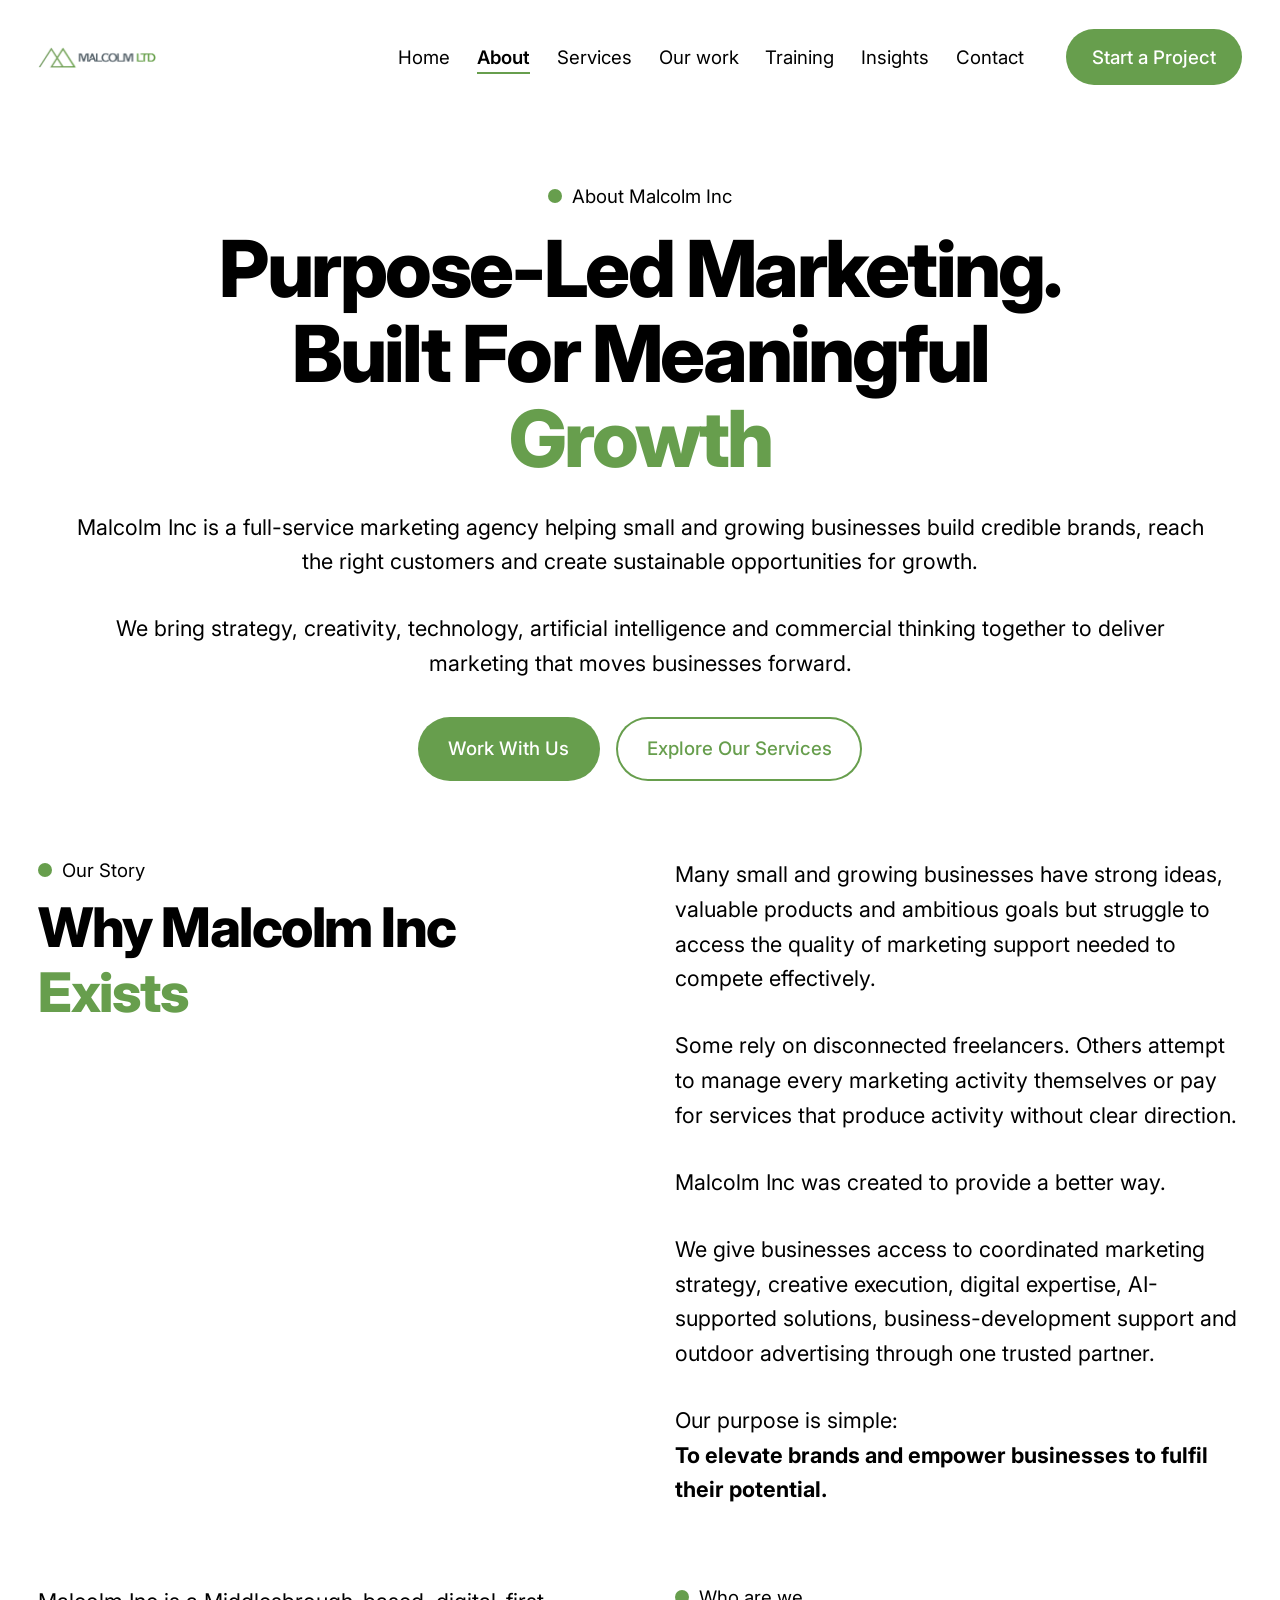
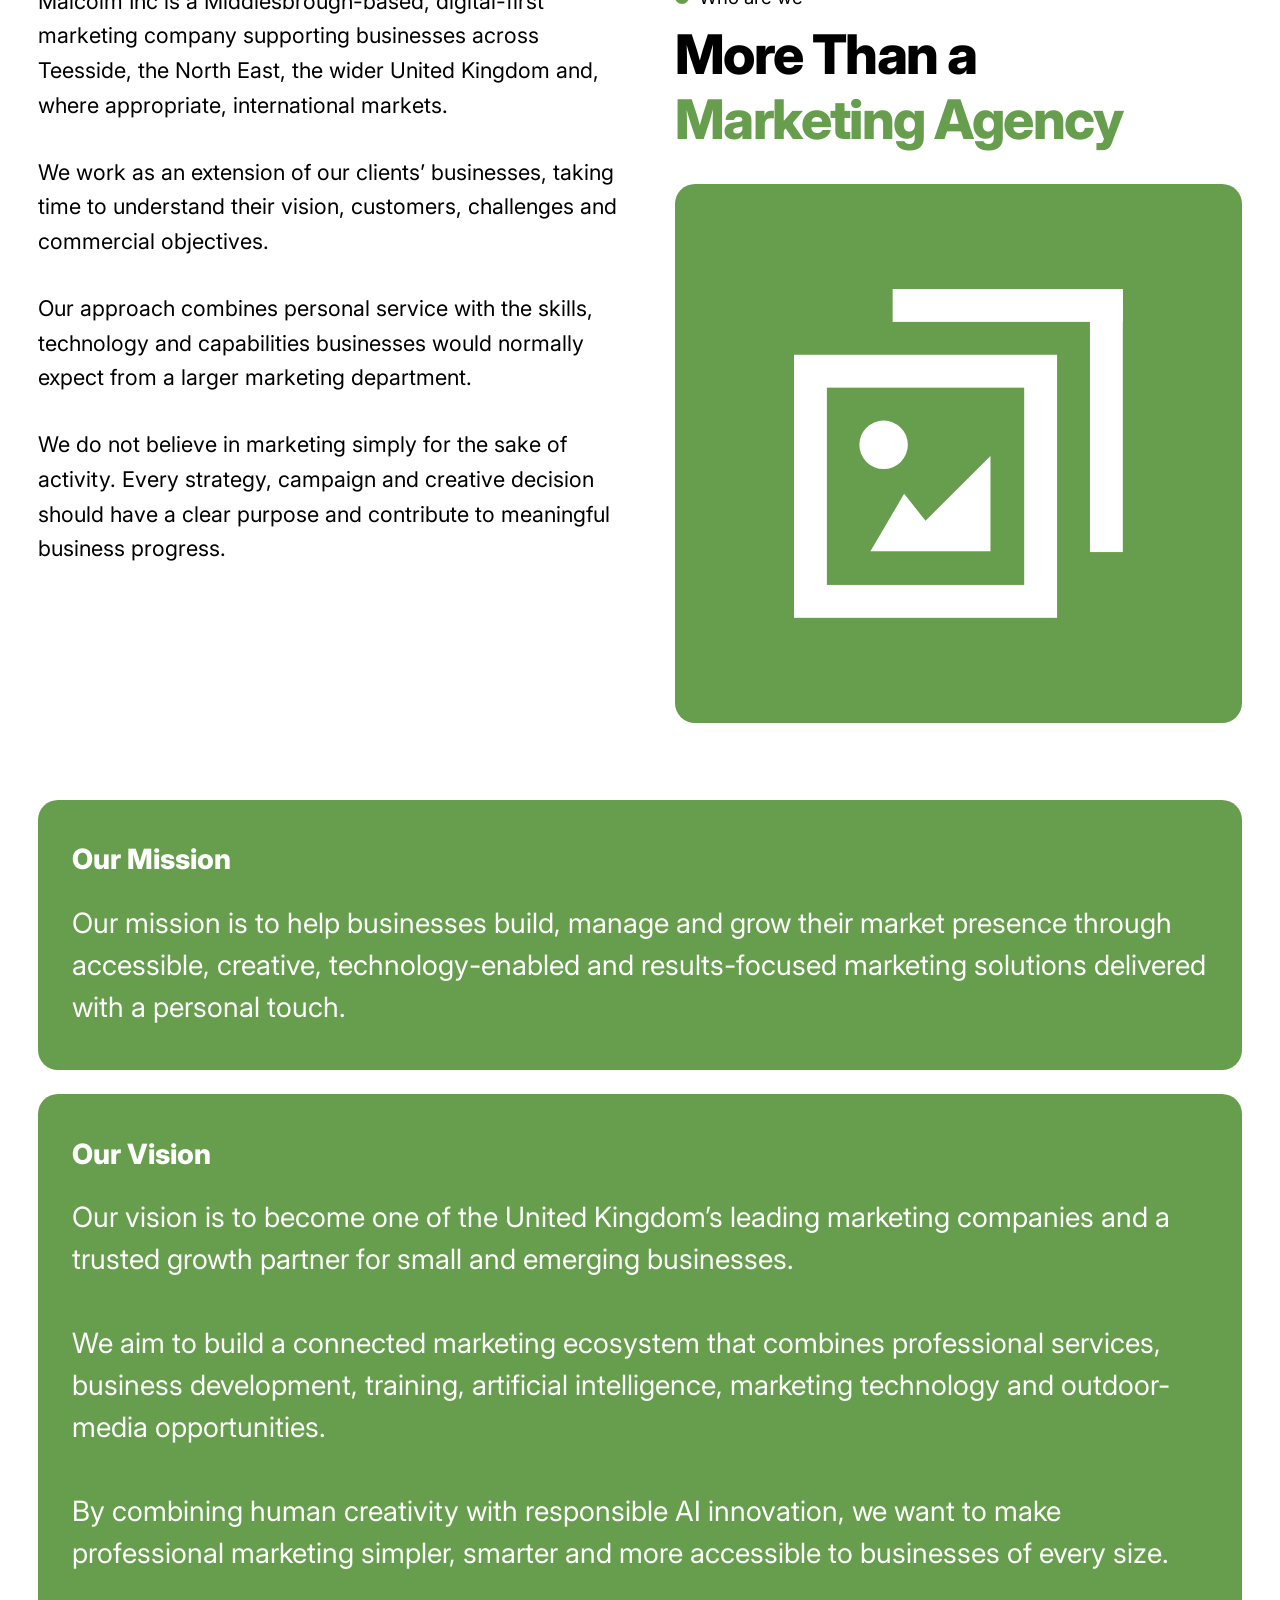
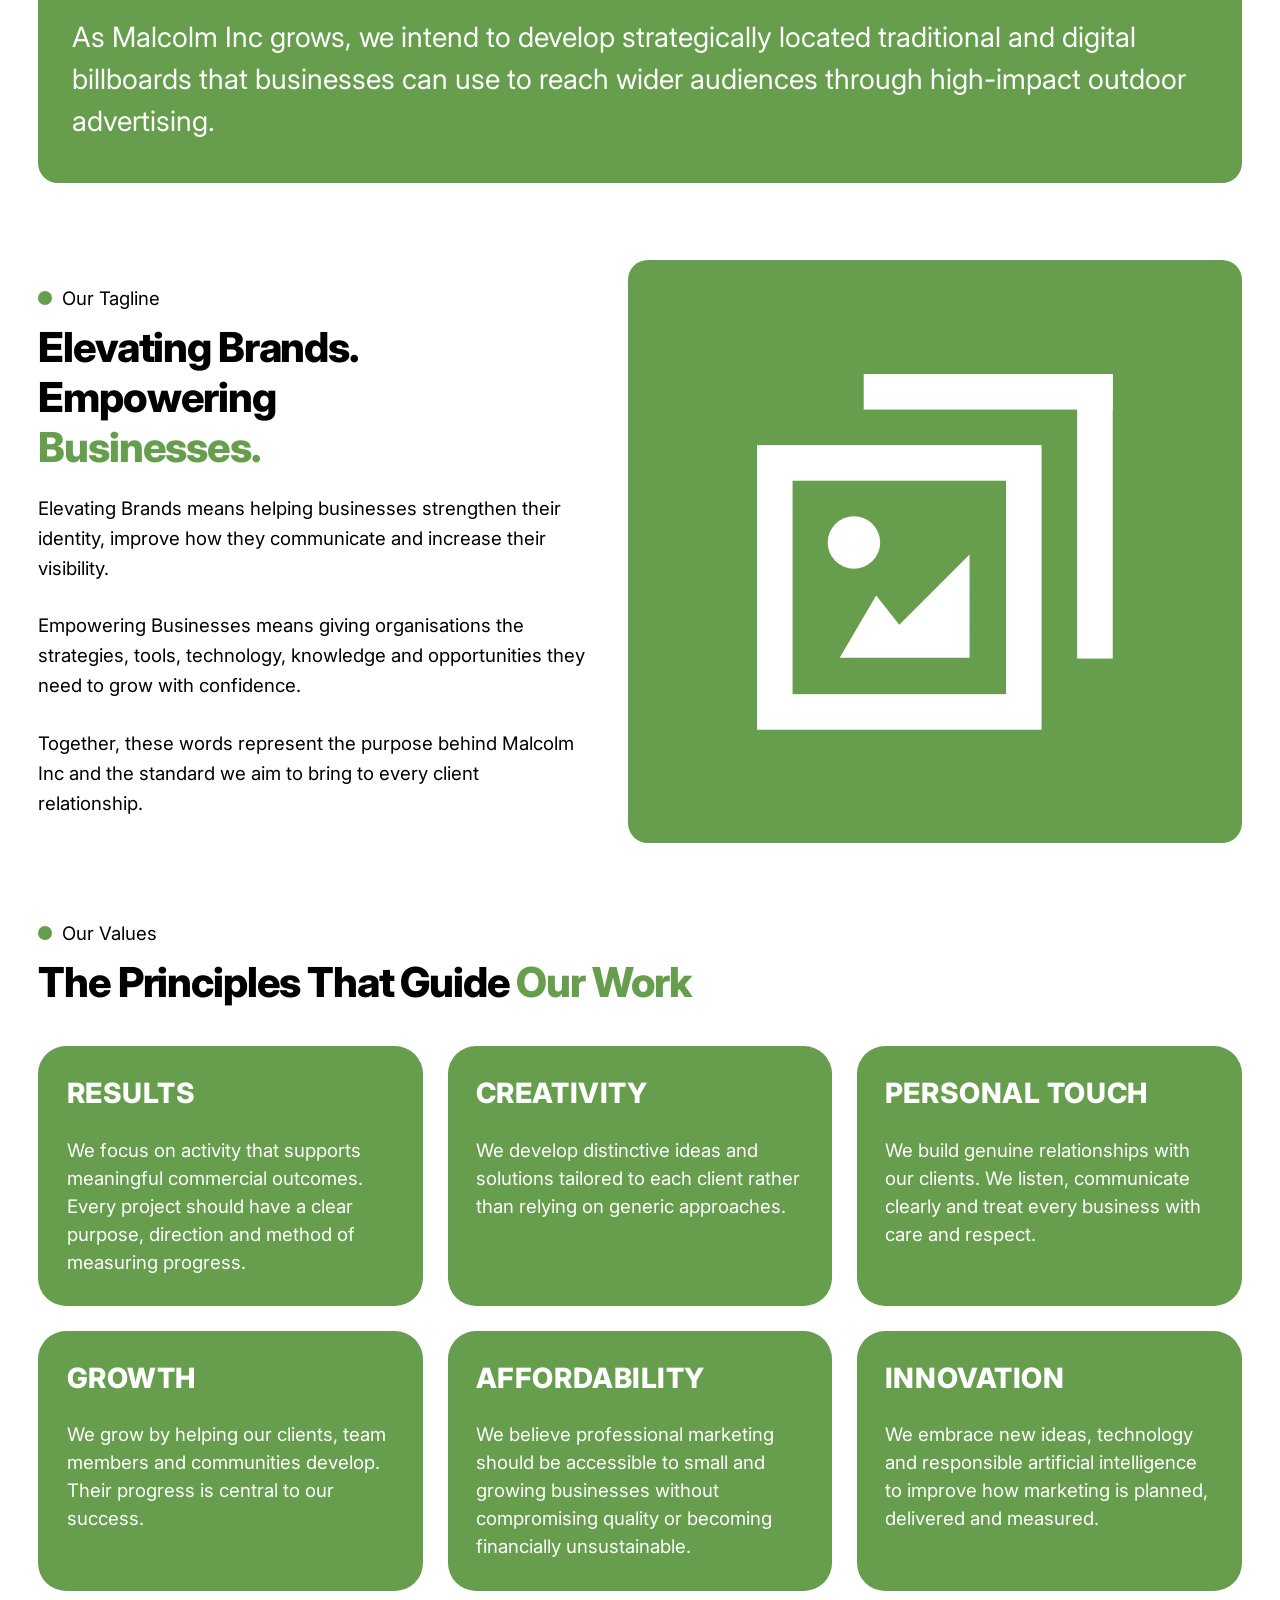
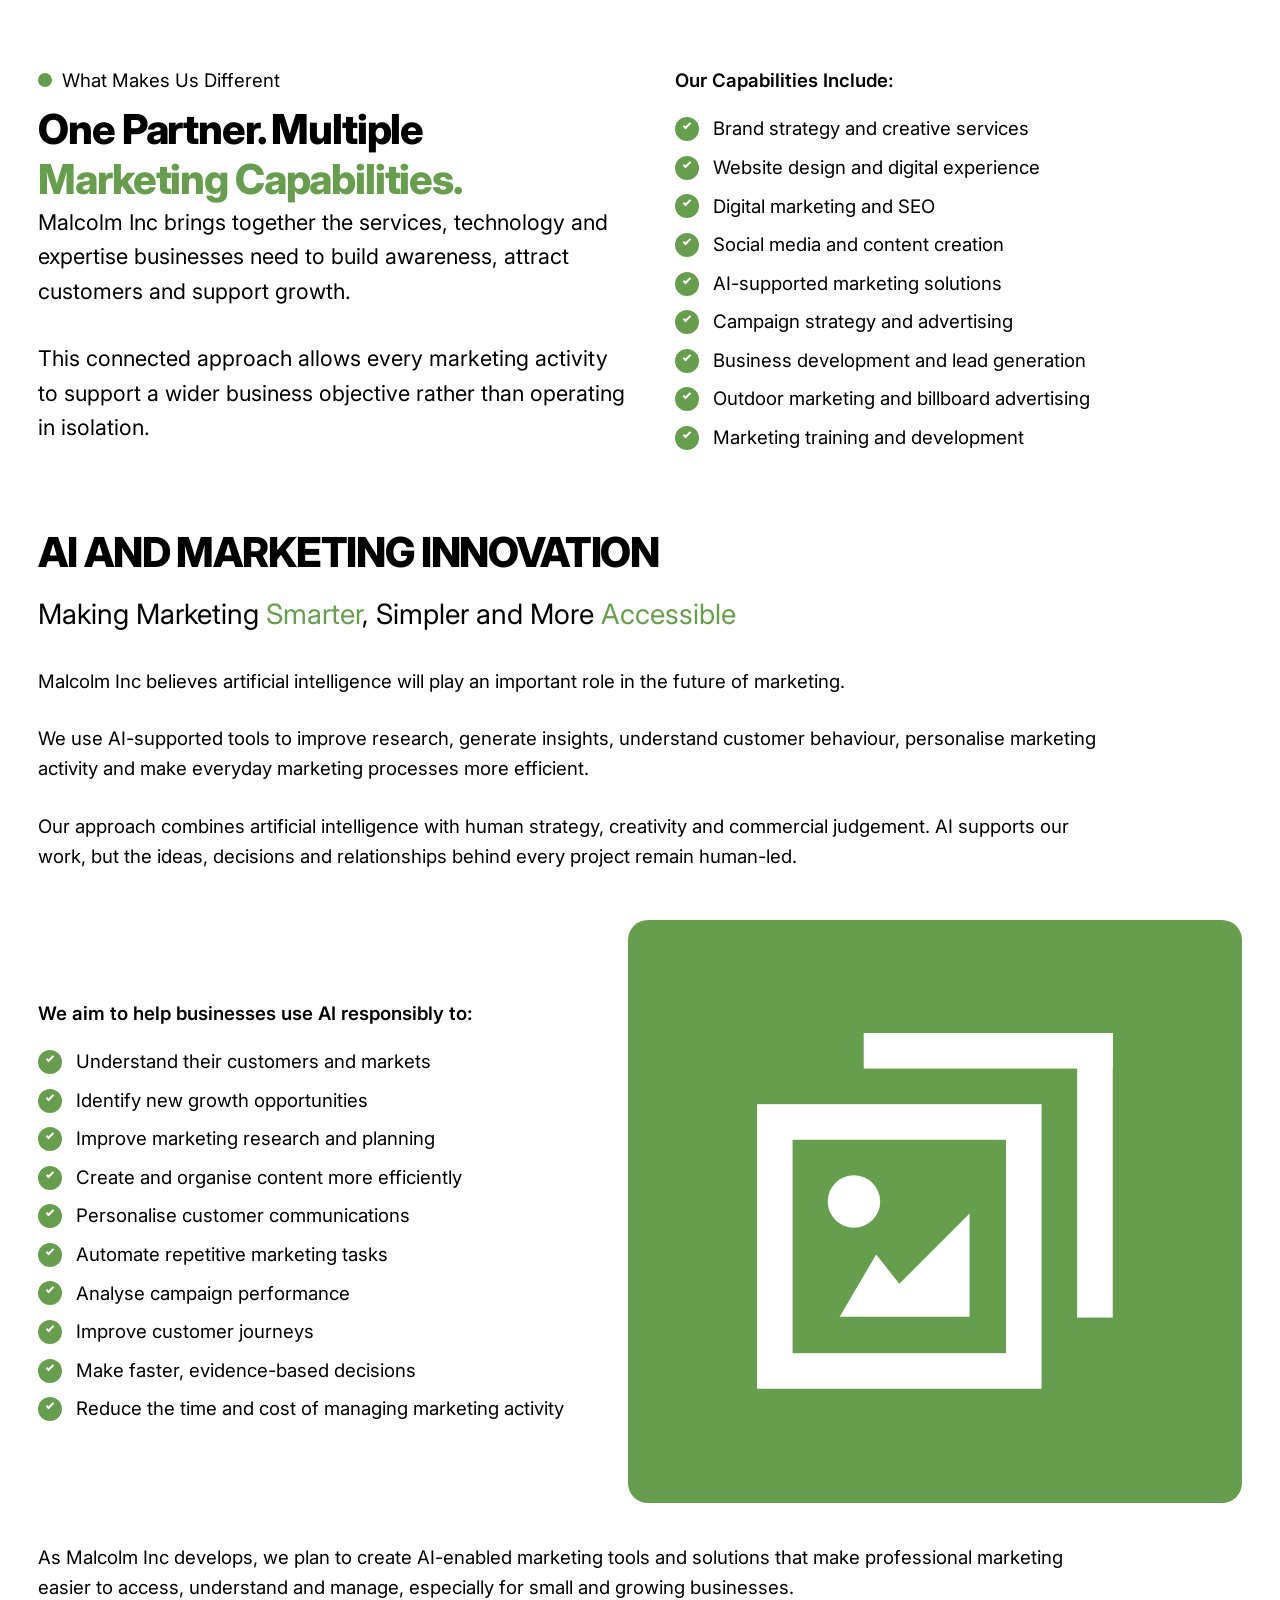
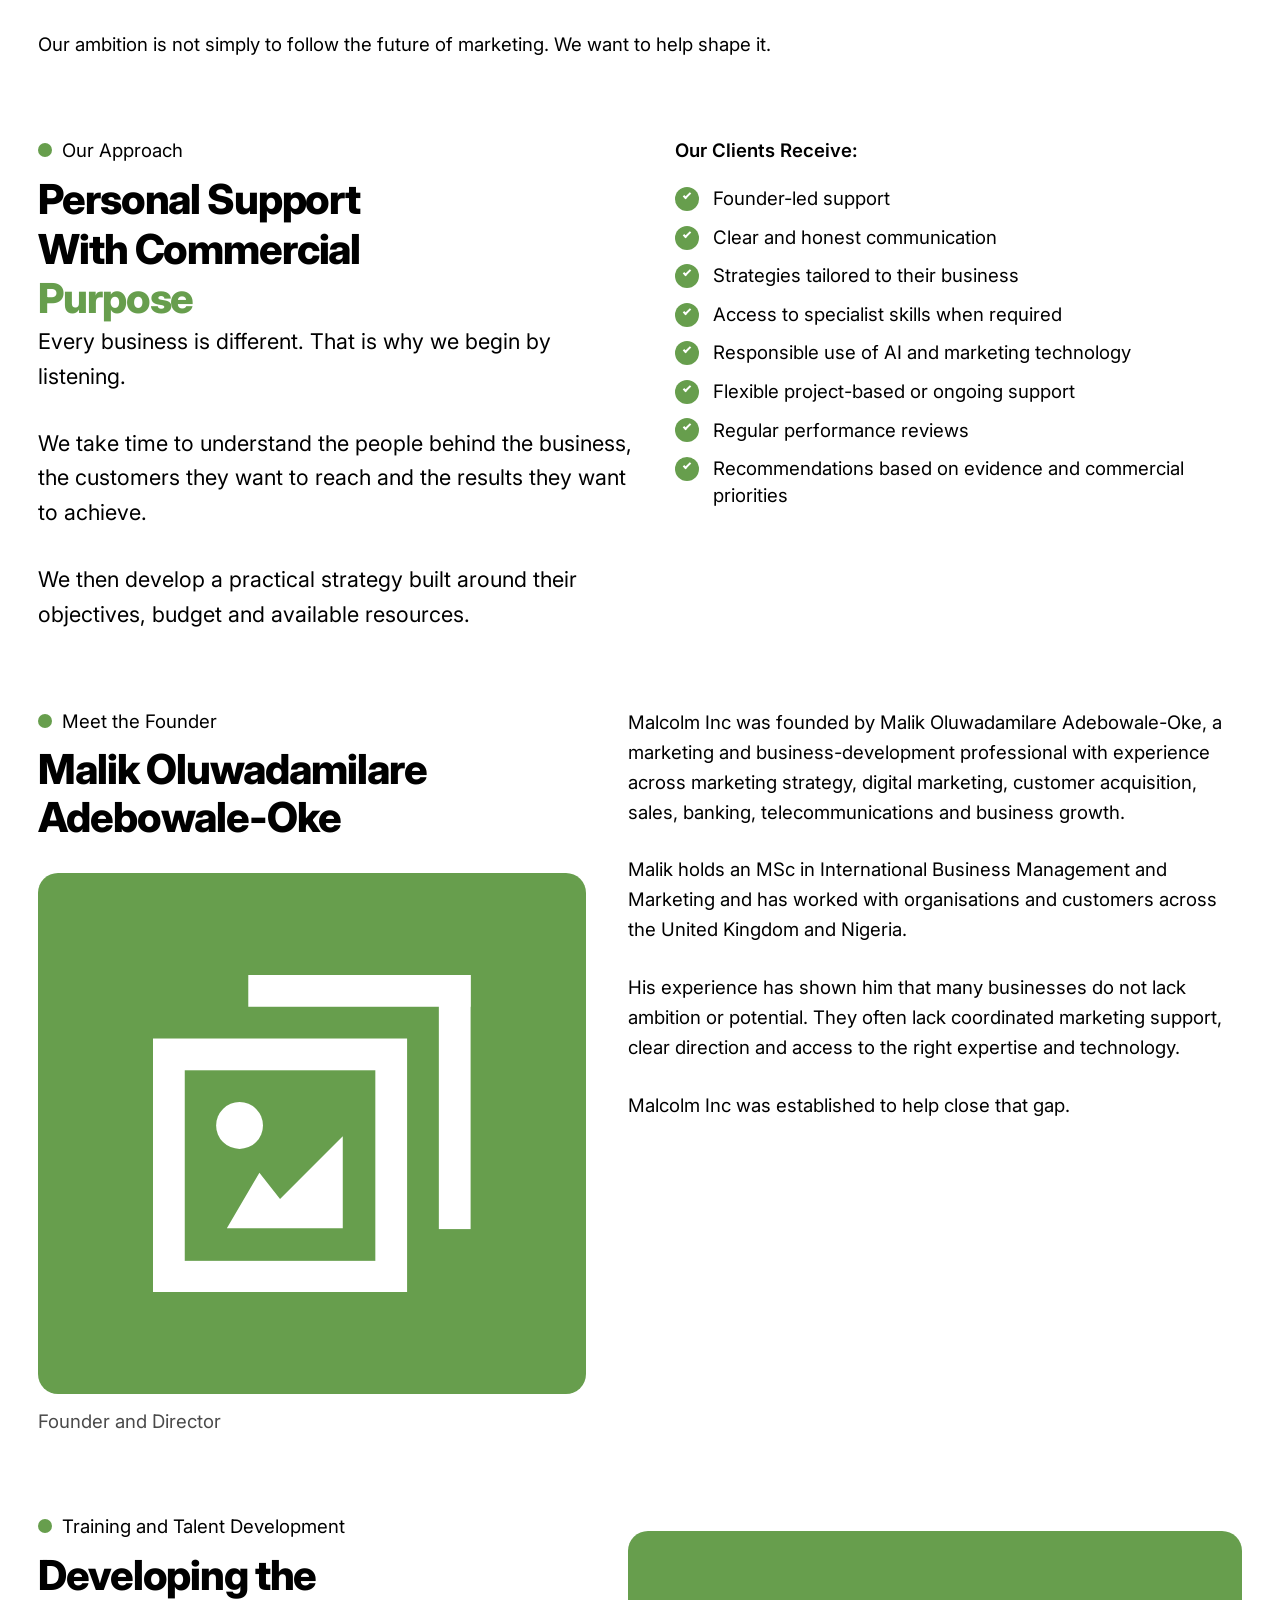
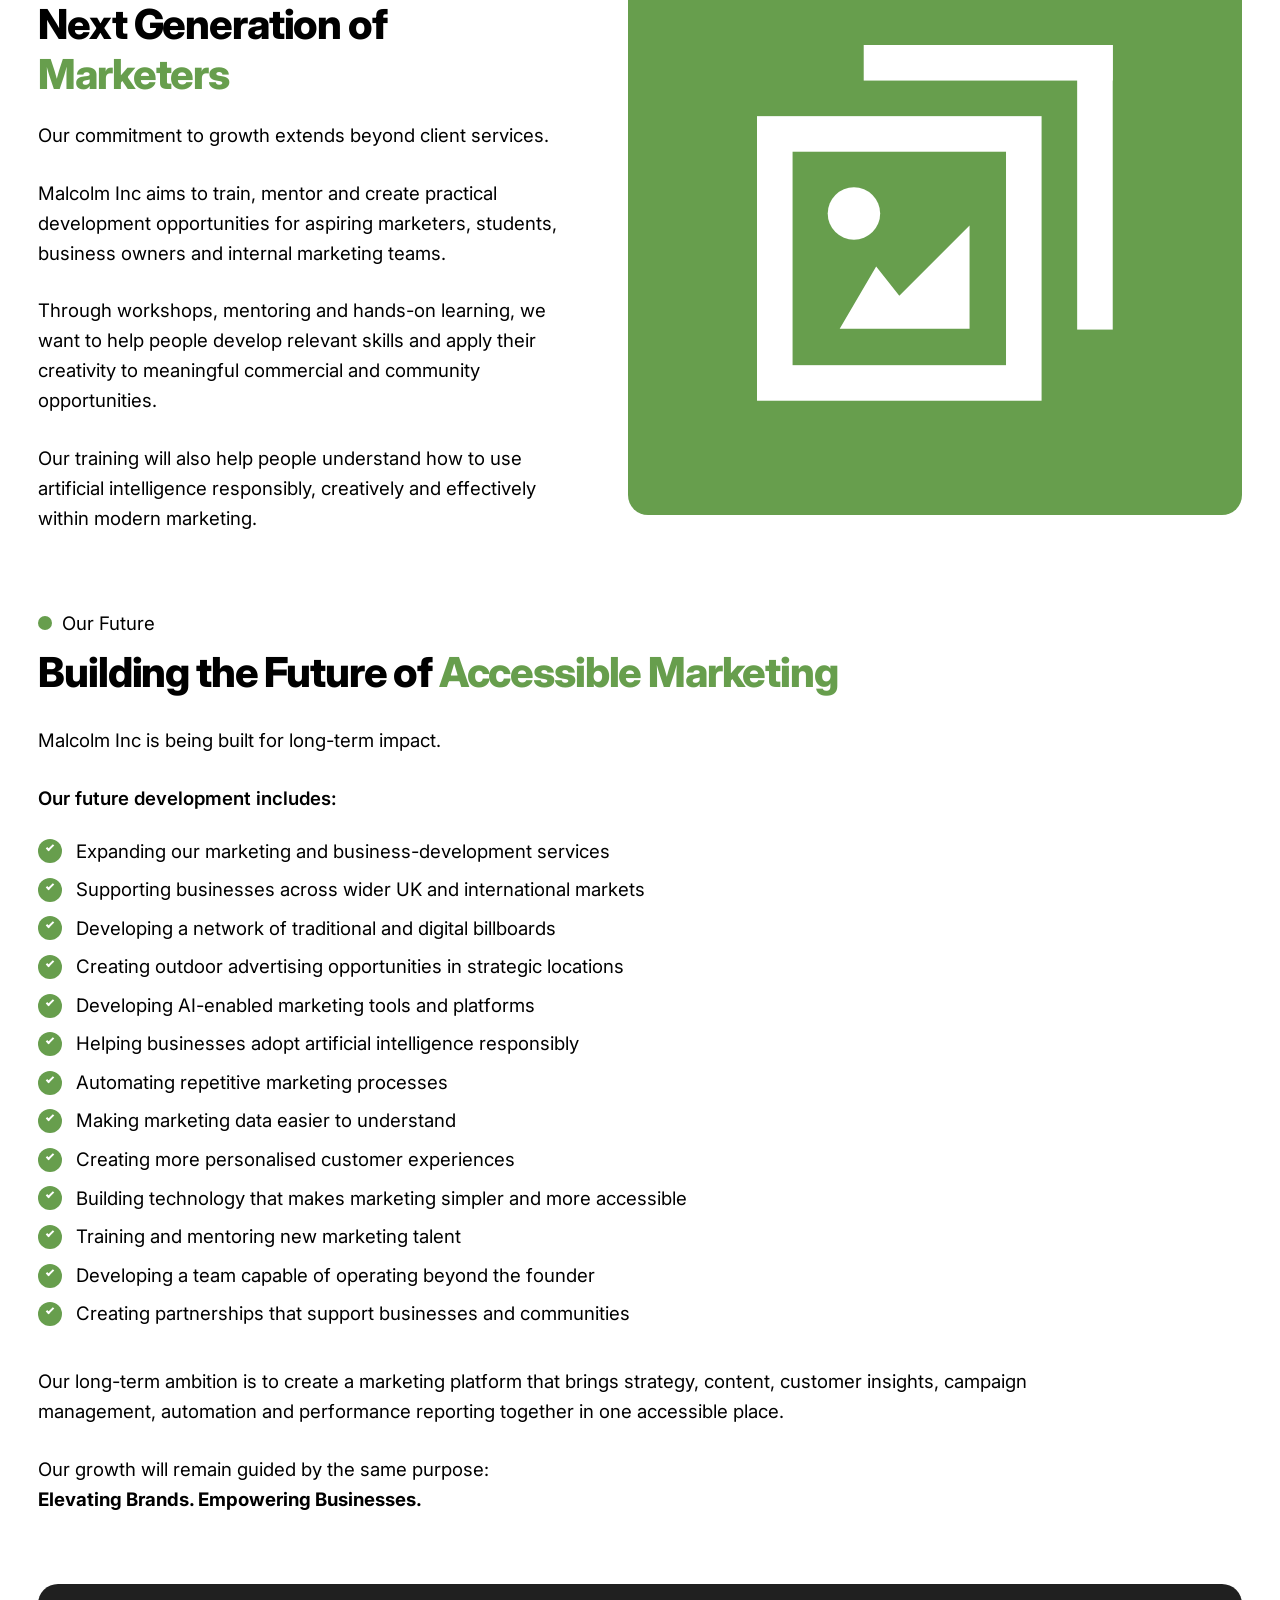
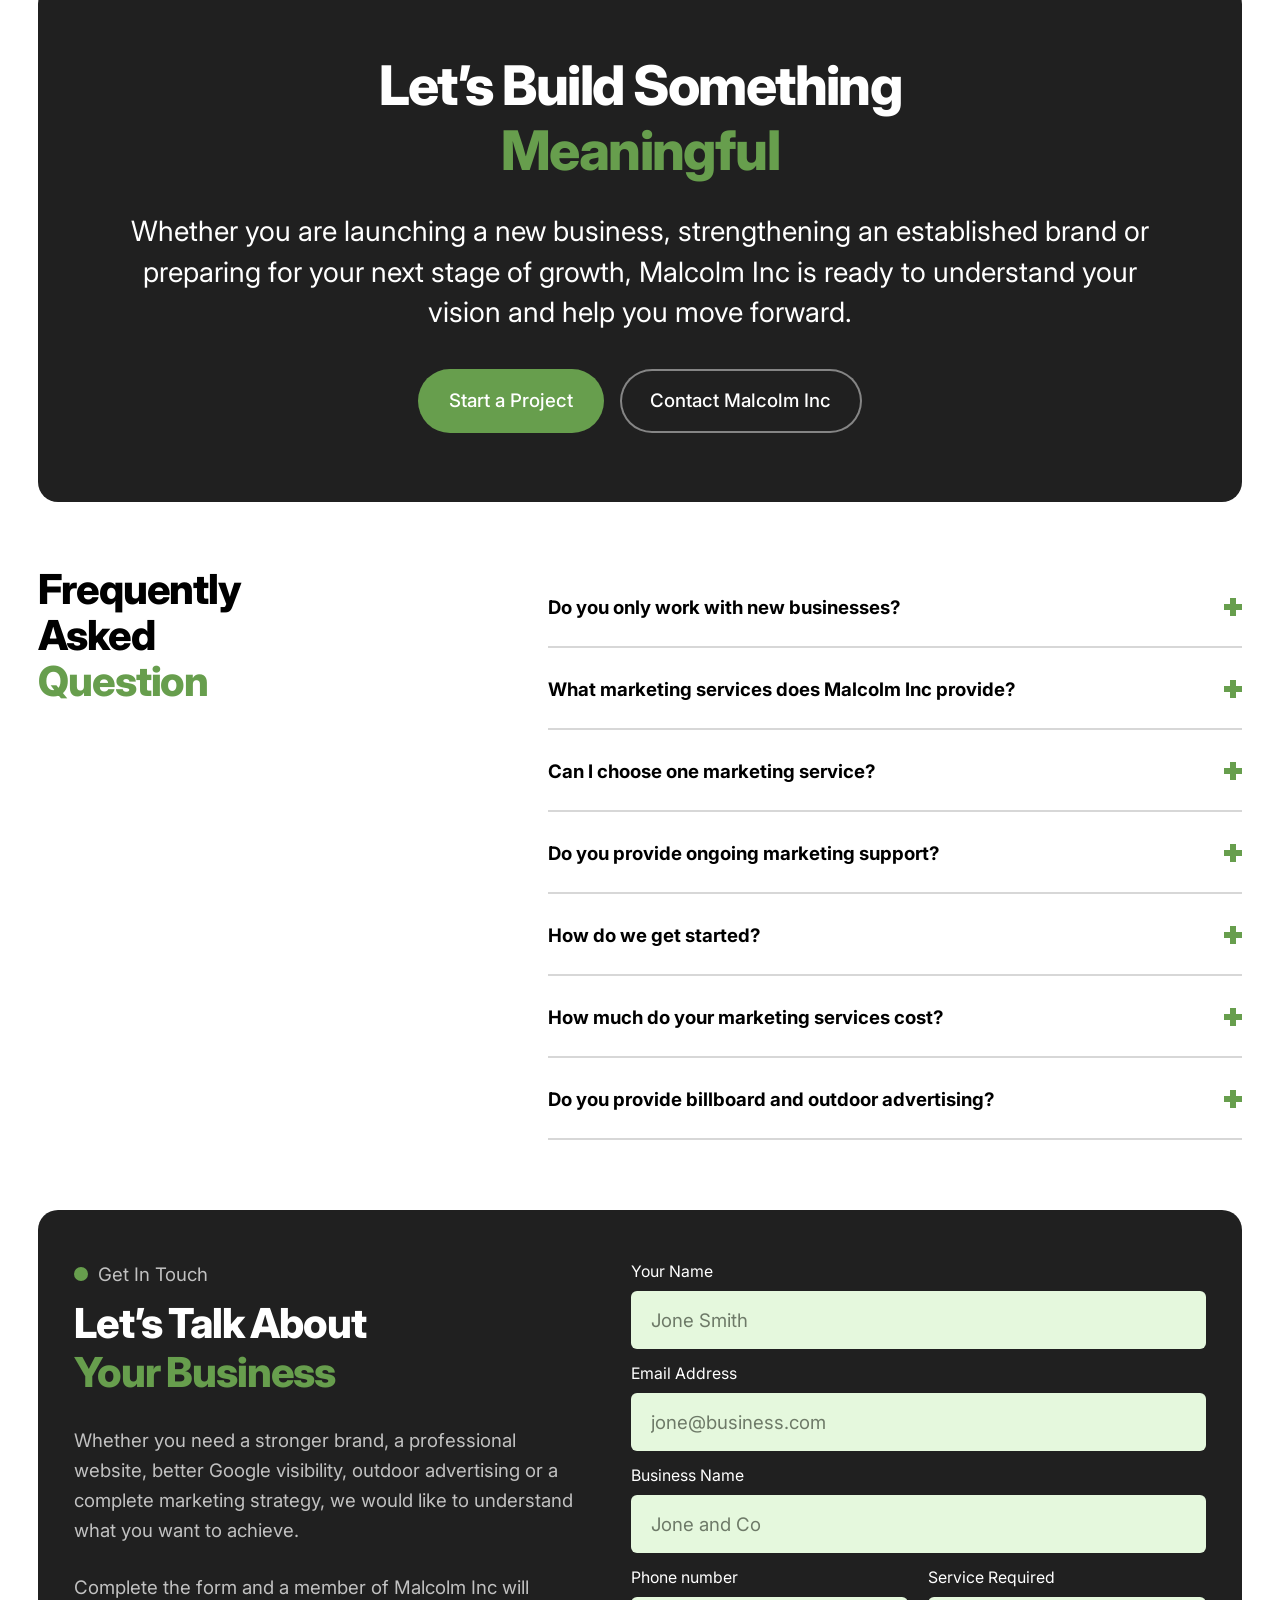
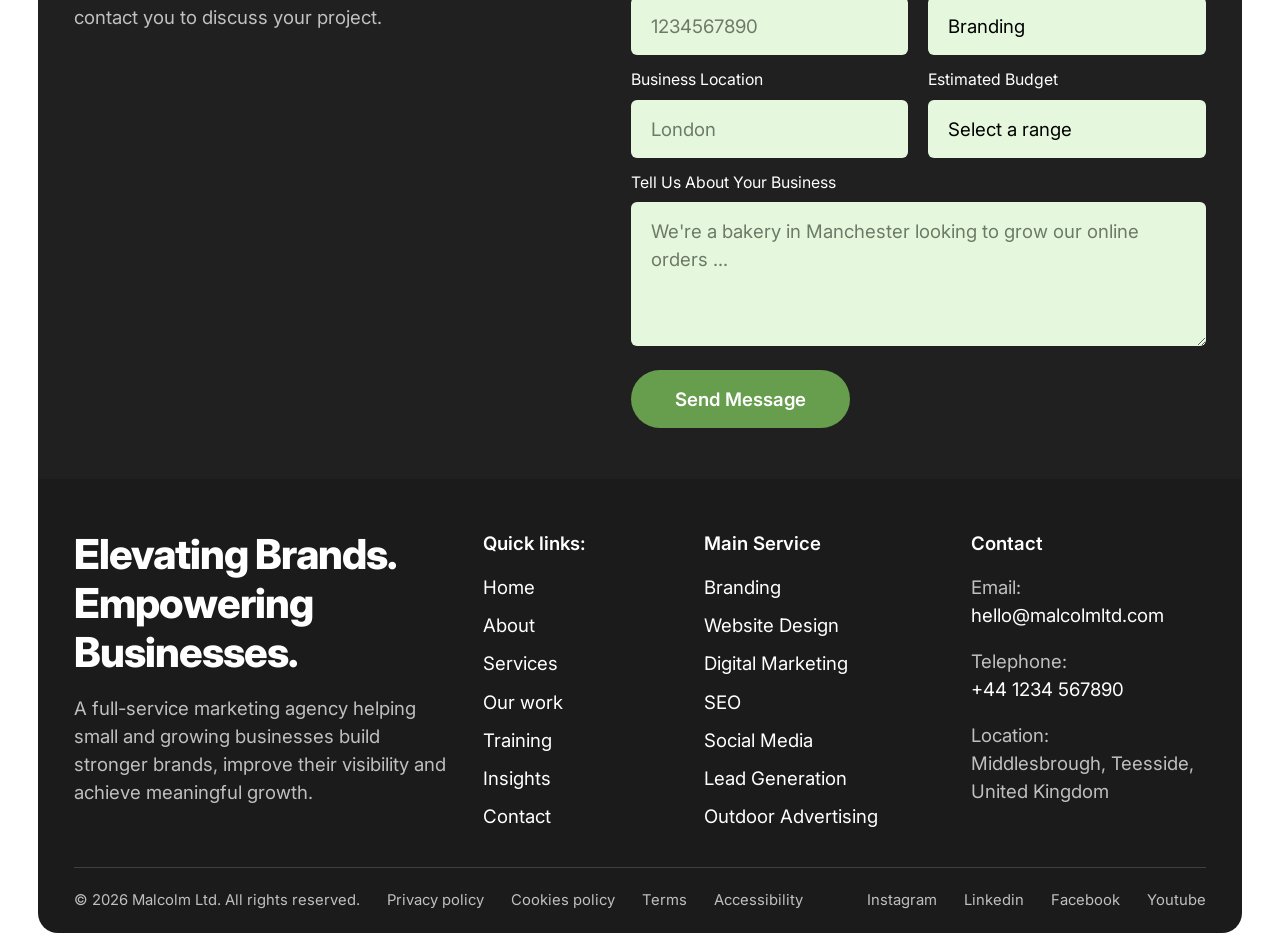
==== about.html @ 2c63be22 "Rebuild as a three-page Malcolm Inc site from the new designs The newer design file supersedes the p" ====
<!DOCTYPE html>
<html lang="en">
<head>
<meta charset="utf-8">
<meta name="viewport" content="width=device-width, initial-scale=1">
<title>About — Malcolm Inc</title>
<meta name="description" content="Malcolm Inc is a full-service marketing agency helping small and growing businesses build credible brands, reach the right customers and create sustainable opportunities for growth.">
<meta name="theme-color" content="#679E4D">

<link rel="icon" type="image/png" href="images/favicon.png">
<link rel="apple-touch-icon" href="images/favicon.png">

<meta property="og:type" content="website">
<meta property="og:title" content="About — Malcolm Inc">
<meta property="og:description" content="Purpose-led marketing, built for meaningful growth.">
<meta property="og:image" content="images/logo-stacked.png">

<link rel="preconnect" href="https://fonts.googleapis.com">
<link rel="preconnect" href="https://fonts.gstatic.com" crossorigin>
<link href="https://fonts.googleapis.com/css2?family=Inter:wght@400;500;600;700;800;900&display=swap" rel="stylesheet">

<link rel="stylesheet" href="css/styles.css">
<script>document.documentElement.classList.add('js');</script>
</head>
<body>

<a class="skip-link" href="#main">Skip to content</a>

<!-- ============================ HEADER ============================ -->
<header class="site-header" id="siteHeader">
  <div class="container header-inner">
    <a class="logo" href="index.html" aria-label="Malcolm Inc — home">
      <picture>
        <source media="(max-width: 900px)" srcset="images/logo-horizontal.png">
        <img src="images/logo-stacked.png" alt="Malcolm Inc" width="800" height="435">
      </picture>
    </a>

    <nav class="nav" id="primaryNav" aria-label="Primary">
      <a href="index.html">Home</a>
      <a href="about.html" aria-current="page">About</a>
      <a href="services.html">Services</a>
      <a href="index.html#work">Our work</a>
      <a href="index.html#training">Training</a>
      <a href="index.html#insights">Insights</a>
      <a href="#contact">Contact</a>
      <a class="btn btn-primary btn-sm nav-cta" href="#contact">Start a Project</a>
    </nav>

    <a class="btn btn-primary btn-sm header-cta" href="#contact">Start a Project</a>

    <button class="nav-toggle" id="navToggle" aria-expanded="false" aria-controls="primaryNav">
      <span class="nav-toggle-bars" aria-hidden="true"><span></span><span></span></span>
      <span class="sr-only">Menu</span>
    </button>
  </div>
</header>

<main id="main">

  <!-- ============================ HERO ============================ -->
  <section class="hero hero-centered">
    <div class="container">
      <p class="eyebrow eyebrow--dot reveal" style="justify-content:center">About Malcolm Inc</p>
      <h1 class="h1 reveal">Purpose-Led Marketing. <br class="brk">Built For Meaningful <br class="brk"><span class="accent">Growth</span></h1>
      <div class="lede prose reveal" style="max-width:82ch">
        <p>Malcolm Inc is a full-service marketing agency helping small and growing businesses
        build credible brands, reach the right customers and create sustainable opportunities
        for growth.</p>
        <p>We bring strategy, creativity, technology, artificial intelligence and commercial
        thinking together to deliver marketing that moves businesses forward.</p>
      </div>
      <div class="hero-actions reveal">
        <a class="btn btn-primary" href="#contact">Work With Us</a>
        <a class="btn btn-outline" href="services.html">Explore Our Services</a>
      </div>
    </div>
  </section>

  <!-- ============================ OUR STORY ============================ -->
  <section class="section">
    <div class="container split-intro">
      <div class="reveal">
        <p class="eyebrow eyebrow--dot">Our Story</p>
        <h2 class="section-title">Why Malcolm Inc <br class="brk"><span class="accent">Exists</span></h2>
      </div>
      <div class="prose reveal">
        <p>Many small and growing businesses have strong ideas, valuable products and
        ambitious goals but struggle to access the quality of marketing support needed to
        compete effectively.</p>
        <p>Some rely on disconnected freelancers. Others attempt to manage every marketing
        activity themselves or pay for services that produce activity without clear direction.</p>
        <p>Malcolm Inc was created to provide a better way.</p>
        <p>We give businesses access to coordinated marketing strategy, creative execution,
        digital expertise, AI-supported solutions, business-development support and outdoor
        advertising through one trusted partner.</p>
        <p>Our purpose is simple: <br>
        <strong>To elevate brands and empower businesses to fulfil their potential.</strong></p>
      </div>
    </div>
  </section>

  <!-- ============================ MORE THAN AN AGENCY ============================ -->
  <section class="section">
    <div class="container split-intro">
      <div class="prose reveal">
        <p>Malcolm Inc is a Middlesbrough-based, digital-first marketing company supporting
        businesses across Teesside, the North East, the wider United Kingdom and, where
        appropriate, international markets.</p>
        <p>We work as an extension of our clients&rsquo; businesses, taking time to understand
        their vision, customers, challenges and commercial objectives.</p>
        <p>Our approach combines personal service with the skills, technology and capabilities
        businesses would normally expect from a larger marketing department.</p>
        <p>We do not believe in marketing simply for the sake of activity. Every strategy,
        campaign and creative decision should have a clear purpose and contribute to
        meaningful business progress.</p>
      </div>
      <div class="reveal">
        <p class="eyebrow eyebrow--dot">Who are we</p>
        <h2 class="section-title">More Than a <br class="brk"><span class="accent">Marketing Agency</span></h2>
        <div class="media-block media-block--wide" role="img" aria-label="Placeholder artwork" style="margin-top:32px">
          <svg class="media-block-icon" viewBox="0 0 400 400" aria-hidden="true">
            <rect x="120" y="0" width="280" height="40" fill="#fff"/><rect x="360" y="0" width="40" height="320" fill="#fff"/>
            <rect x="20" y="100" width="280" height="280" fill="none" stroke="#fff" stroke-width="40"/>
            <circle cx="109" cy="189.5" r="29.5" fill="#fff"/><path d="M93 319 134 249 160 282 239 203 239 319Z" fill="#fff"/>
          </svg>
        </div>
      </div>
    </div>
  </section>

  <!-- ============================ MISSION + VISION ============================ -->
  <section class="section">
    <div class="container">
      <div class="statement reveal">
        <h2>Our Mission</h2>
        <div class="prose">
          <p>Our mission is to help businesses build, manage and grow their market presence
          through accessible, creative, technology-enabled and results-focused marketing
          solutions delivered with a personal touch.</p>
        </div>
      </div>

      <div class="statement reveal">
        <h2>Our Vision</h2>
        <div class="prose">
          <p>Our vision is to become one of the United Kingdom&rsquo;s leading marketing
          companies and a trusted growth partner for small and emerging businesses.</p>
          <p>We aim to build a connected marketing ecosystem that combines professional
          services, business development, training, artificial intelligence, marketing
          technology and outdoor-media opportunities.</p>
          <p>By combining human creativity with responsible AI innovation, we want to make
          professional marketing simpler, smarter and more accessible to businesses of
          every size.</p>
          <p>As Malcolm Inc grows, we intend to develop strategically located traditional and
          digital billboards that businesses can use to reach wider audiences through
          high-impact outdoor advertising.</p>
        </div>
      </div>
    </div>
  </section>

  <!-- ============================ TAGLINE ============================ -->
  <section class="section">
    <div class="container media-split media-split--flip reveal">
      <div class="media-block media-block--wide" role="img" aria-label="Placeholder artwork">
        <svg class="media-block-icon" viewBox="0 0 400 400" aria-hidden="true">
          <rect x="120" y="0" width="280" height="40" fill="#fff"/><rect x="360" y="0" width="40" height="320" fill="#fff"/>
          <rect x="20" y="100" width="280" height="280" fill="none" stroke="#fff" stroke-width="40"/>
          <circle cx="109" cy="189.5" r="29.5" fill="#fff"/><path d="M93 319 134 249 160 282 239 203 239 319Z" fill="#fff"/>
        </svg>
      </div>
      <div>
        <p class="eyebrow eyebrow--dot">Our Tagline</p>
        <h2 class="section-title section-title--sm">Elevating Brands. <br class="brk">Empowering <br class="brk"><span class="accent">Businesses.</span></h2>
        <div class="prose">
          <p>Elevating Brands means helping businesses strengthen their identity, improve how
          they communicate and increase their visibility.</p>
          <p>Empowering Businesses means giving organisations the strategies, tools,
          technology, knowledge and opportunities they need to grow with confidence.</p>
          <p>Together, these words represent the purpose behind Malcolm Inc and the standard
          we aim to bring to every client relationship.</p>
        </div>
      </div>
    </div>
  </section>

  <!-- ============================ VALUES ============================ -->
  <section class="section">
    <div class="container">
      <p class="eyebrow eyebrow--dot reveal">Our Values</p>
      <h2 class="section-title section-title--sm reveal" style="margin-top:12px">The Principles That Guide <span class="accent">Our Work</span></h2>

      <div class="values">
        <div class="value reveal">
          <h3>Results</h3>
          <p>We focus on activity that supports meaningful commercial outcomes. Every project
          should have a clear purpose, direction and method of measuring progress.</p>
        </div>
        <div class="value reveal">
          <h3>Creativity</h3>
          <p>We develop distinctive ideas and solutions tailored to each client rather than
          relying on generic approaches.</p>
        </div>
        <div class="value reveal">
          <h3>Personal Touch</h3>
          <p>We build genuine relationships with our clients. We listen, communicate clearly
          and treat every business with care and respect.</p>
        </div>
        <div class="value reveal">
          <h3>Growth</h3>
          <p>We grow by helping our clients, team members and communities develop. Their
          progress is central to our success.</p>
        </div>
        <div class="value reveal">
          <h3>Affordability</h3>
          <p>We believe professional marketing should be accessible to small and growing
          businesses without compromising quality or becoming financially unsustainable.</p>
        </div>
        <div class="value reveal">
          <h3>Innovation</h3>
          <p>We embrace new ideas, technology and responsible artificial intelligence to
          improve how marketing is planned, delivered and measured.</p>
        </div>
      </div>
    </div>
  </section>

  <!-- ============================ CAPABILITIES ============================ -->
  <section class="section">
    <div class="container split-intro">
      <div class="reveal">
        <p class="eyebrow eyebrow--dot">What Makes Us Different</p>
        <h2 class="section-title section-title--sm">One Partner. Multiple <br class="brk"><span class="accent">Marketing Capabilities.</span></h2>
        <div class="prose">
          <p>Malcolm Inc brings together the services, technology and expertise businesses
          need to build awareness, attract customers and support growth.</p>
          <p>This connected approach allows every marketing activity to support a wider
          business objective rather than operating in isolation.</p>
        </div>
      </div>
      <div class="reveal">
        <h3 class="eyebrow" style="font-weight:600">Our Capabilities Include:</h3>
        <ul class="tick-list" style="margin-top:22px">
          <li>Brand strategy and creative services</li>
          <li>Website design and digital experience</li>
          <li>Digital marketing and SEO</li>
          <li>Social media and content creation</li>
          <li>AI-supported marketing solutions</li>
          <li>Campaign strategy and advertising</li>
          <li>Business development and lead generation</li>
          <li>Outdoor marketing and billboard advertising</li>
          <li>Marketing training and development</li>
        </ul>
      </div>
    </div>
  </section>

  <!-- ============================ AI ============================ -->
  <section class="section">
    <div class="container">
      <h2 class="section-title section-title--sm reveal" style="text-transform:uppercase">AI and Marketing Innovation</h2>
      <p class="reveal" style="margin-top:18px;font-size:var(--fs-h4);line-height:1.4">Making Marketing
      <span class="accent">Smarter</span>, Simpler and More <span class="accent">Accessible</span></p>

      <div class="prose reveal" style="margin-top:32px;max-width:90ch">
        <p>Malcolm Inc believes artificial intelligence will play an important role in the
        future of marketing.</p>
        <p>We use AI-supported tools to improve research, generate insights, understand
        customer behaviour, personalise marketing activity and make everyday marketing
        processes more efficient.</p>
        <p>Our approach combines artificial intelligence with human strategy, creativity and
        commercial judgement. AI supports our work, but the ideas, decisions and
        relationships behind every project remain human-led.</p>
      </div>

      <div class="media-split reveal" style="margin-top:48px">
        <div>
          <p style="font-weight:600">We aim to help businesses use AI responsibly to:</p>
          <ul class="tick-list" style="margin-top:22px">
            <li>Understand their customers and markets</li>
            <li>Identify new growth opportunities</li>
            <li>Improve marketing research and planning</li>
            <li>Create and organise content more efficiently</li>
            <li>Personalise customer communications</li>
            <li>Automate repetitive marketing tasks</li>
            <li>Analyse campaign performance</li>
            <li>Improve customer journeys</li>
            <li>Make faster, evidence-based decisions</li>
            <li>Reduce the time and cost of managing marketing activity</li>
          </ul>
        </div>
        <div class="media-block media-block--wide" role="img" aria-label="Placeholder artwork">
          <svg class="media-block-icon" viewBox="0 0 400 400" aria-hidden="true">
            <rect x="120" y="0" width="280" height="40" fill="#fff"/><rect x="360" y="0" width="40" height="320" fill="#fff"/>
            <rect x="20" y="100" width="280" height="280" fill="none" stroke="#fff" stroke-width="40"/>
            <circle cx="109" cy="189.5" r="29.5" fill="#fff"/><path d="M93 319 134 249 160 282 239 203 239 319Z" fill="#fff"/>
          </svg>
        </div>
      </div>

      <div class="prose reveal" style="margin-top:40px;max-width:90ch">
        <p>As Malcolm Inc develops, we plan to create AI-enabled marketing tools and solutions
        that make professional marketing easier to access, understand and manage, especially
        for small and growing businesses.</p>
        <p>Our ambition is not simply to follow the future of marketing. We want to help shape it.</p>
      </div>
    </div>
  </section>

  <!-- ============================ APPROACH ============================ -->
  <section class="section">
    <div class="container split-intro">
      <div class="reveal">
        <p class="eyebrow eyebrow--dot">Our Approach</p>
        <h2 class="section-title section-title--sm">Personal Support <br class="brk">With Commercial <br class="brk"><span class="accent">Purpose</span></h2>
        <div class="prose">
          <p>Every business is different. That is why we begin by listening.</p>
          <p>We take time to understand the people behind the business, the customers they
          want to reach and the results they want to achieve.</p>
          <p>We then develop a practical strategy built around their objectives, budget and
          available resources.</p>
        </div>
      </div>
      <div class="reveal">
        <h3 class="eyebrow" style="font-weight:600">Our Clients Receive:</h3>
        <ul class="tick-list" style="margin-top:22px">
          <li>Founder-led support</li>
          <li>Clear and honest communication</li>
          <li>Strategies tailored to their business</li>
          <li>Access to specialist skills when required</li>
          <li>Responsible use of AI and marketing technology</li>
          <li>Flexible project-based or ongoing support</li>
          <li>Regular performance reviews</li>
          <li>Recommendations based on evidence and commercial priorities</li>
        </ul>
      </div>
    </div>
  </section>

  <!-- ============================ FOUNDER ============================ -->
  <section class="section">
    <div class="container founder-card reveal">
      <div>
        <p class="eyebrow eyebrow--dot">Meet the Founder</p>
        <p class="founder-name" style="margin-top:12px">Malik Oluwadamilare <br class="brk">Adebowale-Oke</p>
        <div class="media-block media-block--wide" role="img" aria-label="Placeholder portrait" style="margin-top:32px">
          <svg class="media-block-icon" viewBox="0 0 400 400" aria-hidden="true">
            <rect x="120" y="0" width="280" height="40" fill="#fff"/><rect x="360" y="0" width="40" height="320" fill="#fff"/>
            <rect x="20" y="100" width="280" height="280" fill="none" stroke="#fff" stroke-width="40"/>
            <circle cx="109" cy="189.5" r="29.5" fill="#fff"/><path d="M93 319 134 249 160 282 239 203 239 319Z" fill="#fff"/>
          </svg>
        </div>
        <p class="footer-blurb founder-role">Founder and Director</p>
      </div>
      <div class="prose">
        <p>Malcolm Inc was founded by Malik Oluwadamilare Adebowale-Oke, a marketing and
        business-development professional with experience across marketing strategy, digital
        marketing, customer acquisition, sales, banking, telecommunications and business growth.</p>
        <p>Malik holds an MSc in International Business Management and Marketing and has worked
        with organisations and customers across the United Kingdom and Nigeria.</p>
        <p>His experience has shown him that many businesses do not lack ambition or potential.
        They often lack coordinated marketing support, clear direction and access to the right
        expertise and technology.</p>
        <p>Malcolm Inc was established to help close that gap.</p>
      </div>
    </div>
  </section>

  <!-- ============================ TRAINING ============================ -->
  <section class="section">
    <div class="container media-split media-split--flip reveal">
      <div class="media-block media-block--wide" role="img" aria-label="Placeholder artwork">
        <svg class="media-block-icon" viewBox="0 0 400 400" aria-hidden="true">
          <rect x="120" y="0" width="280" height="40" fill="#fff"/><rect x="360" y="0" width="40" height="320" fill="#fff"/>
          <rect x="20" y="100" width="280" height="280" fill="none" stroke="#fff" stroke-width="40"/>
          <circle cx="109" cy="189.5" r="29.5" fill="#fff"/><path d="M93 319 134 249 160 282 239 203 239 319Z" fill="#fff"/>
        </svg>
      </div>
      <div>
        <p class="eyebrow eyebrow--dot">Training and Talent Development</p>
        <h2 class="section-title section-title--sm">Developing the <br class="brk">Next Generation of <br class="brk"><span class="accent">Marketers</span></h2>
        <div class="prose">
          <p>Our commitment to growth extends beyond client services.</p>
          <p>Malcolm Inc aims to train, mentor and create practical development opportunities
          for aspiring marketers, students, business owners and internal marketing teams.</p>
          <p>Through workshops, mentoring and hands-on learning, we want to help people develop
          relevant skills and apply their creativity to meaningful commercial and community
          opportunities.</p>
          <p>Our training will also help people understand how to use artificial intelligence
          responsibly, creatively and effectively within modern marketing.</p>
        </div>
      </div>
    </div>
  </section>

  <!-- ============================ FUTURE ============================ -->
  <section class="section">
    <div class="container">
      <p class="eyebrow eyebrow--dot reveal">Our Future</p>
      <h2 class="section-title section-title--sm reveal" style="margin-top:12px">Building the Future of <span class="accent">Accessible Marketing</span></h2>

      <div class="prose reveal" style="margin-top:28px">
        <p>Malcolm Inc is being built for long-term impact.</p>
        <p style="font-weight:600">Our future development includes:</p>
      </div>

      <ul class="tick-list reveal" style="margin-top:24px;max-width:80ch">
        <li>Expanding our marketing and business-development services</li>
        <li>Supporting businesses across wider UK and international markets</li>
        <li>Developing a network of traditional and digital billboards</li>
        <li>Creating outdoor advertising opportunities in strategic locations</li>
        <li>Developing AI-enabled marketing tools and platforms</li>
        <li>Helping businesses adopt artificial intelligence responsibly</li>
        <li>Automating repetitive marketing processes</li>
        <li>Making marketing data easier to understand</li>
        <li>Creating more personalised customer experiences</li>
        <li>Building technology that makes marketing simpler and more accessible</li>
        <li>Training and mentoring new marketing talent</li>
        <li>Developing a team capable of operating beyond the founder</li>
        <li>Creating partnerships that support businesses and communities</li>
      </ul>

      <div class="prose reveal" style="margin-top:40px;max-width:90ch">
        <p>Our long-term ambition is to create a marketing platform that brings strategy,
        content, customer insights, campaign management, automation and performance reporting
        together in one accessible place.</p>
        <p>Our growth will remain guided by the same purpose: <br>
        <strong>Elevating Brands. Empowering Businesses.</strong></p>
      </div>
    </div>
  </section>

  <!-- ============================ CTA ============================ -->
  <section class="container">
    <div class="cta-block on-dark reveal">
      <h2 class="section-title">Let&rsquo;s Build Something <span class="accent">Meaningful</span></h2>
      <p>Whether you are launching a new business, strengthening an established brand or
      preparing for your next stage of growth, Malcolm Inc is ready to understand your vision
      and help you move forward.</p>
      <div class="hero-actions">
        <a class="btn btn-primary" href="#contact">Start a Project</a>
        <a class="btn btn-outline" href="#contact">Contact Malcolm Inc</a>
      </div>
    </div>
  </section>

  <!-- ============================ FAQ ============================ -->
  <section class="faq">
    <div class="container faq-inner">
      <h2 class="section-title section-title--sm reveal">Frequently <br class="brk">Asked <br class="brk"><span class="accent">Question</span></h2>

      <div class="accordion reveal">
        <div class="acc-item">
          <h3><button type="button" class="acc-trigger" aria-expanded="false" aria-controls="afaq1">
            <span>Do you only work with new businesses?</span><span class="acc-icon" aria-hidden="true"></span></button></h3>
          <div class="acc-panel" id="afaq1" hidden><p>No. We work with businesses at every stage —
          from a first website through to established companies that need their marketing
          rebuilt. What matters is that you want to grow and are ready to act on a plan.</p></div>
        </div>
        <div class="acc-item">
          <h3><button type="button" class="acc-trigger" aria-expanded="false" aria-controls="afaq2">
            <span>What marketing services does Malcolm Inc provide?</span><span class="acc-icon" aria-hidden="true"></span></button></h3>
          <div class="acc-panel" id="afaq2" hidden><p>Brand strategy and creative, website design,
          digital marketing and SEO, social media and content, business development and lead
          generation, campaigns and advertising, outdoor and billboard advertising,
          AI-supported marketing, and marketing training.</p></div>
        </div>
        <div class="acc-item">
          <h3><button type="button" class="acc-trigger" aria-expanded="false" aria-controls="afaq3">
            <span>Can I choose one marketing service?</span><span class="acc-icon" aria-hidden="true"></span></button></h3>
          <div class="acc-panel" id="afaq3" hidden><p>Yes. Many clients start with a single piece
          of work and add more once they see results. We will tell you honestly if something
          else would move the needle first.</p></div>
        </div>
        <div class="acc-item">
          <h3><button type="button" class="acc-trigger" aria-expanded="false" aria-controls="afaq4">
            <span>Do you provide ongoing marketing support?</span><span class="acc-icon" aria-hidden="true"></span></button></h3>
          <div class="acc-panel" id="afaq4" hidden><p>Yes. Alongside one-off projects we offer
          ongoing monthly support and integrated partnerships where we coordinate several
          services for you.</p></div>
        </div>
        <div class="acc-item">
          <h3><button type="button" class="acc-trigger" aria-expanded="false" aria-controls="afaq5">
            <span>How do we get started?</span><span class="acc-icon" aria-hidden="true"></span></button></h3>
          <div class="acc-panel" id="afaq5" hidden><p>Send us a message using the form below. We
          will arrange a short call to understand your business and your goals, then come
          back with a clear plan and a straight-talking proposal — no obligation.</p></div>
        </div>
        <div class="acc-item">
          <h3><button type="button" class="acc-trigger" aria-expanded="false" aria-controls="afaq6">
            <span>How much do your marketing services cost?</span><span class="acc-icon" aria-hidden="true"></span></button></h3>
          <div class="acc-panel" id="afaq6" hidden><p>Cost depends on scope, timescale and whether
          you need one service or several. We build proposals around your budget and tell you
          clearly what is included before any work begins.</p></div>
        </div>
        <div class="acc-item">
          <h3><button type="button" class="acc-trigger" aria-expanded="false" aria-controls="afaq7">
            <span>Do you provide billboard and outdoor advertising?</span><span class="acc-icon" aria-hidden="true"></span></button></h3>
          <div class="acc-panel" id="afaq7" hidden><p>Yes. We plan and manage outdoor campaigns,
          produce billboard artwork and book media through trusted partners. We are also
          developing our own network of traditional and digital billboards.</p></div>
        </div>
      </div>
    </div>
  </section>

  <!-- ============================ CONTACT + FOOTER ============================ -->
  <div class="container dark-wrap" id="contact">
    <section class="contact-block on-dark">
      <div class="contact-inner">
        <div class="reveal">
          <p class="eyebrow eyebrow--dot">Get In Touch</p>
          <h2 class="section-title section-title--sm">Let&rsquo;s Talk About <br class="brk"><span class="accent">Your Business</span></h2>
          <div class="prose">
            <p>Whether you need a stronger brand, a professional website, better Google
            visibility, outdoor advertising or a complete marketing strategy, we would like
            to understand what you want to achieve.</p>
            <p>Complete the form and a member of Malcolm Inc will contact you to discuss
            your project.</p>
          </div>
        </div>

        <form class="contact-form form-grid" id="contactForm" novalidate
              action="https://api.web3forms.com/submit" method="POST">
          <input type="hidden" name="access_key" value="">
          <input type="hidden" name="subject" value="New enquiry from malcolminc.co.uk (about)">
          <input type="hidden" name="from_name" value="Malcolm Inc website">
          <input type="checkbox" name="botcheck" class="sr-only" tabindex="-1" autocomplete="off">

          <div class="field field--full">
            <label for="name">Your Name</label>
            <input type="text" id="name" name="name" placeholder="Jone Smith" autocomplete="name" required>
          </div>
          <div class="field field--full">
            <label for="email">Email Address</label>
            <input type="email" id="email" name="email" placeholder="jone@business.com" autocomplete="email" required>
          </div>
          <div class="field field--full">
            <label for="business">Business Name</label>
            <input type="text" id="business" name="business" placeholder="Jone and Co" autocomplete="organization">
          </div>
          <div class="field">
            <label for="phone">Phone number</label>
            <input type="tel" id="phone" name="phone" placeholder="1234567890" autocomplete="tel">
          </div>
          <div class="field">
            <label for="service">Service Required</label>
            <select id="service" name="service">
              <option value="">Branding</option>
              <option>Branding</option><option>Website Design</option>
              <option>Digital Marketing &amp; SEO</option><option>Social Media &amp; Content</option>
              <option>Lead Generation</option><option>Campaigns &amp; Advertising</option>
              <option>Outdoor Advertising</option><option>Marketing Training</option>
              <option>Not sure yet</option>
            </select>
          </div>
          <div class="field">
            <label for="location">Business Location</label>
            <input type="text" id="location" name="location" placeholder="London">
          </div>
          <div class="field">
            <label for="budget">Estimated Budget</label>
            <select id="budget" name="budget">
              <option value="">Select a range</option>
              <option>Under £1,000</option><option>£1,000 – £5,000</option>
              <option>£5,000 – £10,000</option><option>£10,000+</option><option>Not sure yet</option>
            </select>
          </div>
          <div class="field field--full">
            <label for="message">Tell Us About Your Business</label>
            <textarea id="message" name="message" rows="4" required
              placeholder="We're a bakery in Manchester looking to grow our online orders ..."></textarea>
          </div>

          <button type="submit" class="btn btn-send">Send Message</button>
          <p class="form-status" id="formStatus" role="status" aria-live="polite"></p>
        </form>
      </div>
    </section>

    <footer class="site-footer">
      <div class="footer-grid">
        <div>
          <p class="footer-tagline">Elevating Brands. <br>Empowering Businesses.</p>
          <p class="footer-blurb">A full-service marketing agency helping small and growing
          businesses build stronger brands, improve their visibility and achieve meaningful growth.</p>
        </div>
        <nav class="footer-col" aria-labelledby="f-quick">
          <h2 id="f-quick">Quick links:</h2>
          <ul>
            <li><a href="index.html">Home</a></li><li><a href="about.html">About</a></li>
            <li><a href="services.html">Services</a></li><li><a href="index.html#work">Our work</a></li>
            <li><a href="index.html#training">Training</a></li><li><a href="index.html#insights">Insights</a></li>
            <li><a href="#contact">Contact</a></li>
          </ul>
        </nav>
        <nav class="footer-col" aria-labelledby="f-serv">
          <h2 id="f-serv">Main Service</h2>
          <ul>
            <li><a href="services.html#brand">Branding</a></li><li><a href="services.html#website">Website Design</a></li>
            <li><a href="services.html#digital">Digital Marketing</a></li><li><a href="services.html#digital">SEO</a></li>
            <li><a href="services.html#social">Social Media</a></li><li><a href="services.html#growth">Lead Generation</a></li>
            <li><a href="services.html#outdoor">Outdoor Advertising</a></li>
          </ul>
        </nav>
        <div class="footer-col">
          <h2>Contact</h2>
          <!-- TODO: replace with the official Malcolm Inc address and number -->
          <ul class="footer-contact">
            <li>Email: <br><a href="mailto:hello@malcolmltd.com">hello@malcolmltd.com</a></li>
            <li>Telephone: <br><a href="tel:+441234567890">+44 1234 567890</a></li>
            <li>Location: <br>Middlesbrough, Teesside, United Kingdom</li>
          </ul>
        </div>
      </div>

      <div class="footer-legal">
        <span>&copy; <span id="year">2026</span> Malcolm Ltd. All rights reserved.</span>
        <a href="#">Privacy policy</a><a href="#">Cookies policy</a>
        <a href="#">Terms</a><a href="#">Accessibility</a>
        <span class="spacer"></span>
        <a href="#" rel="noopener">Instagram</a><a href="#" rel="noopener">Linkedin</a>
        <a href="#" rel="noopener">Facebook</a><a href="#" rel="noopener">Youtube</a>
      </div>
    </footer>
  </div>

</main>

<script src="js/main.js"></script>
</body>
</html>
---- css/styles.css ----
/* ==========================================================================
   MALCOLM INC — site styles
   Built from the supplied UI designs (1728px frame, 1440px content column).
   Shared by index.html, services.html and about.html.
   ========================================================================== */

/* --------------------------------------------------------------------------
   1. Tokens
   -------------------------------------------------------------------------- */
:root {
  /* Brand — sampled from the design PDFs' raw colour values */
  --green:        #679E4D;
  --green-dark:   #57883E;
  --green-mid:    #9EC18D;   /* numbered "why work with us" chips */
  --green-pale:   #E5F8DD;   /* testimonial card, light form fields */
  --dark:         #202020;   /* process band, CTA block, contact block */
  --darker:       #1B1B1B;   /* footer */
  --slate:        #56626A;
  --ink:          #000000;
  --ink-soft:     #4A4A4A;
  --white:        #FFFFFF;
  --hairline:     #E6E6E6;
  --rule:         #D7D7D7;
  --on-dark-soft: rgba(255, 255, 255, 0.72);
  --on-dark-rule: rgba(255, 255, 255, 0.16);

  /* Layout: 1440px content column, 144px margins at the 1728px reference */
  --gutter:       clamp(20px, 3vw, 48px);
  --maxw:         1440px;

  /* Type scale — fluid between 390px and 1728px viewports */
  --fs-mini:      clamp(0.875rem, 0.15vw + 0.808rem, 1rem);        /* 14 → 16 */
  --fs-small:     clamp(0.9375rem, 0.15vw + 0.87rem, 1rem);        /* 15 → 16 */
  --fs-body:      clamp(1rem,     0.299vw + 0.927rem, 1.25rem);    /* 16 → 20 */
  --fs-lead:      clamp(1.0625rem, 0.523vw + 0.935rem, 1.5rem);    /* 17 → 24 */
  --fs-h4:        clamp(1.25rem,  0.897vw + 1.031rem, 2rem);       /* 20 → 32 */
  --fs-h3:        clamp(1.375rem, 1.345vw + 1.047rem, 2.5rem);     /* 22 → 40 */
  --fs-h2:        clamp(1.75rem,  1.495vw + 1.386rem, 3rem);       /* 28 → 48 */
  --fs-h2-lg:     clamp(2rem,     2.541vw + 1.381rem, 4rem);       /* 32 → 64 */
  --fs-h1:        clamp(2.625rem, 4.185vw + 1.566rem, 6rem);       /* 42 → 96 */

  /* Radii measured off the designs */
  --r-card:       28px;
  --r-block:      20px;
  --r-btn:        20px;
  --r-pill:       999px;
  --r-chip:       4px;

  --ease:         cubic-bezier(0.22, 0.61, 0.36, 1);
}

/* --------------------------------------------------------------------------
   2. Reset / base
   -------------------------------------------------------------------------- */
*, *::before, *::after { box-sizing: border-box; }

html {
  -webkit-text-size-adjust: 100%;
  scroll-behavior: smooth;
  scroll-padding-top: 120px;
}

body {
  margin: 0;
  background: var(--white);
  color: var(--ink);
  font-family: -apple-system, BlinkMacSystemFont, "Inter", "Segoe UI", Roboto,
               Helvetica, Arial, sans-serif;
  font-size: var(--fs-body);
  line-height: 1.4;
  -webkit-font-smoothing: antialiased;
  -moz-osx-font-smoothing: grayscale;
  overflow-x: hidden;
}

img, svg { display: block; max-width: 100%; }
img { height: auto; }

h1, h2, h3, h4, p, ul, ol, figure, blockquote { margin: 0; }
ul, ol { padding: 0; list-style: none; }

a { color: inherit; text-decoration: none; }

button, input, select, textarea { font: inherit; color: inherit; }
button { background: none; border: 0; cursor: pointer; }

:focus-visible {
  outline: 3px solid var(--green);
  outline-offset: 3px;
  border-radius: 4px;
}
.on-dark :focus-visible, .site-footer :focus-visible { outline-color: var(--white); }

.sr-only {
  position: absolute;
  width: 1px; height: 1px;
  padding: 0; margin: -1px;
  overflow: hidden;
  clip: rect(0 0 0 0);
  white-space: nowrap;
  border: 0;
}

.skip-link {
  position: absolute;
  left: 16px; top: -60px;
  z-index: 200;
  padding: 12px 20px;
  background: var(--green);
  color: var(--white);
  border-radius: 0 0 10px 10px;
  transition: top 0.2s var(--ease);
}
.skip-link:focus { top: 0; }

.container {
  width: 100%;
  max-width: calc(var(--maxw) + 2 * var(--gutter));
  margin-inline: auto;
  padding-inline: var(--gutter);
}

.accent { color: var(--green); }
.center { text-align: center; }

/* --------------------------------------------------------------------------
   3. Shared type
   -------------------------------------------------------------------------- */
.eyebrow {
  font-size: var(--fs-body);
  font-weight: 400;
  line-height: 1.4;
}
.eyebrow--dot { display: flex; align-items: center; gap: 10px; }
.eyebrow--dot::before {
  content: "";
  flex: none;
  width: 14px; height: 14px;
  border-radius: 50%;
  background: var(--green);
}
.center .eyebrow--dot, .eyebrow--dot.center { justify-content: center; }

.h1 {
  font-size: var(--fs-h1);
  font-weight: 800;
  line-height: 1.08;
  letter-spacing: -0.035em;
}

.section-title {
  font-size: var(--fs-h2-lg);
  font-weight: 800;
  line-height: 1.19;
  letter-spacing: -0.028em;
}
.section-title--sm { font-size: var(--fs-h2); line-height: 1.2; }

.lede {
  font-size: var(--fs-lead);
  line-height: 1.55;
}

.prose p + p { margin-top: 1.5em; }
.prose { line-height: 1.6; }

/* Grid children default to min-width:auto, which lets an item with an
   aspect-ratio push the track wider than the column. Pin them to 0. */
.hero-split > *, .band-green-inner > *, .split-intro > *, .media-split > *,
.contact-inner > *, .faq-inner > *, .founder-card > *, .svc-row > *,
.reasons > *, .values > *, .support-cards > *, .steps > *, .form-grid > *,
.footer-grid > * { min-width: 0; }

/* Green artwork placeholder block */
.media-block {
  position: relative;
  display: grid;
  place-items: center;
  aspect-ratio: 1 / 1;
  background: var(--green);
  border-radius: var(--r-block);
  overflow: hidden;
}
.media-block--wide { aspect-ratio: 628 / 597; }
.media-block--tall { aspect-ratio: 627 / 720; }
.media-block-icon { width: 58%; height: auto; }
.media-block img { width: 100%; height: 100%; object-fit: cover; }

/* --------------------------------------------------------------------------
   4. Buttons
   -------------------------------------------------------------------------- */
.btn {
  display: inline-flex;
  align-items: center;
  justify-content: center;
  gap: 10px;
  min-height: 64px;
  padding: 0 clamp(28px, 2.4vw, 42px);
  border-radius: var(--r-pill);
  font-size: var(--fs-body);
  font-weight: 500;
  line-height: 1.2;
  text-align: center;
  transition: background-color 0.2s var(--ease), color 0.2s var(--ease),
              box-shadow 0.2s var(--ease), transform 0.2s var(--ease);
}
.btn:active { transform: translateY(1px); }

.btn-primary { background: var(--green); color: var(--white); }
.btn-primary:hover { background: var(--green-dark); }

.btn-outline {
  background: transparent;
  color: var(--green);
  box-shadow: inset 0 0 0 2px var(--green);
}
.btn-outline:hover { background: var(--green); color: var(--white); }

.btn-ghost { padding-inline: 0; color: var(--ink); font-weight: 500; }
.btn-ghost:hover { color: var(--green); }

/* On dark backgrounds */
.on-dark .btn-outline { color: var(--white); box-shadow: inset 0 0 0 2px rgba(255,255,255,.45); }
.on-dark .btn-outline:hover { background: var(--white); color: var(--dark); }

/* Small pill used inside green cards */
.btn-oncard {
  min-height: 56px;
  background: var(--white);
  color: var(--green);
  font-weight: 500;
}
.btn-oncard:hover { background: var(--dark); color: var(--white); }

.btn-sm { min-height: 56px; padding-inline: clamp(24px, 2vw, 34px); }

.btn-block { width: 100%; }

.icon-arrow {
  width: 1.05em; height: 1.05em;
  flex: none;
  fill: none;
  stroke: currentColor;
  stroke-width: 2.2;
  stroke-linecap: round;
  stroke-linejoin: round;
  transition: transform 0.25s var(--ease);
}
.btn:hover .icon-arrow { transform: translate(2px, -2px); }

/* --------------------------------------------------------------------------
   5. Header
   -------------------------------------------------------------------------- */
.site-header {
  position: sticky;
  top: 0;
  z-index: 100;
  background: var(--white);
  transition: box-shadow 0.25s var(--ease);
}
.site-header.is-stuck { box-shadow: 0 1px 0 var(--hairline); }

.header-inner {
  position: relative;
  display: flex;
  align-items: center;
  padding-block: clamp(14px, 2.3vw, 40px);
}

.logo img { width: clamp(118px, 7.6vw, 131px); height: auto; }

.nav {
  margin-left: auto;
  display: flex;
  align-items: center;
  gap: clamp(18px, 2.1vw, 36px);
  font-size: var(--fs-body);
}
.nav > a { position: relative; padding-block: 4px; }
.nav > a::after {
  content: "";
  position: absolute;
  left: 0; right: 0; bottom: 0;
  height: 2px;
  background: var(--green);
  transform: scaleX(0);
  transform-origin: left;
  transition: transform 0.3s var(--ease);
}
.nav > a:hover::after,
.nav > a[aria-current="page"]::after { transform: scaleX(1); }
.nav > a[aria-current="page"] { font-weight: 600; }

.nav-cta { display: none; }
.header-cta { margin-left: clamp(16px, 3.3vw, 57px); }

.nav-toggle {
  display: none;
  margin-left: auto;
  width: 48px; height: 48px;
  align-items: center;
  justify-content: center;
}
.nav-toggle-bars { position: relative; display: block; width: 26px; height: 16px; }
.nav-toggle-bars span {
  position: absolute;
  left: 0;
  width: 100%; height: 2.5px;
  border-radius: 2px;
  background: var(--ink);
  transition: transform 0.3s var(--ease);
}
.nav-toggle-bars span:first-child { top: 0; }
.nav-toggle-bars span:last-child  { bottom: 0; }
.nav-toggle[aria-expanded="true"] .nav-toggle-bars span:first-child {
  transform: translateY(6.75px) rotate(45deg);
}
.nav-toggle[aria-expanded="true"] .nav-toggle-bars span:last-child {
  transform: translateY(-6.75px) rotate(-45deg);
}

/* --------------------------------------------------------------------------
   6. Page hero
   -------------------------------------------------------------------------- */
.hero { padding-top: clamp(40px, 5.3vw, 92px); }

.hero-split {
  display: grid;
  grid-template-columns: 1.08fr 1fr;
  gap: clamp(32px, 3.2vw, 56px);
  align-items: center;
}
.hero .h1 { margin-top: 16px; }
.hero .lede { margin-top: clamp(24px, 2.2vw, 38px); max-width: 60ch; }
.hero-actions {
  display: flex;
  flex-wrap: wrap;
  gap: 16px;
  margin-top: clamp(28px, 2.8vw, 48px);
}

/* Centred hero (services + about pages) */
.hero-centered { text-align: center; }
.hero-centered .lede { margin-inline: auto; }
.hero-centered .hero-actions { justify-content: center; }
.hero-centered .h1 { margin-top: 18px; }

/* --------------------------------------------------------------------------
   7. Full-bleed green trust band
   -------------------------------------------------------------------------- */
.band-green {
  background: var(--green);
  color: var(--white);
  padding-block: clamp(48px, 4.6vw, 80px);
  margin-top: clamp(56px, 5.4vw, 94px);
}
.band-green-inner {
  display: grid;
  grid-template-columns: 1.05fr 1fr;
  gap: clamp(32px, 3.2vw, 56px);
  align-items: center;
}
.band-green .eyebrow { opacity: 0.85; }
.band-green .section-title { margin-top: 12px; }
.band-green p { line-height: 1.55; font-size: var(--fs-lead); }

/* --------------------------------------------------------------------------
   8. Generic section + split intro
   -------------------------------------------------------------------------- */
.section { padding-top: clamp(56px, 6vw, 104px); }
.section--tight { padding-top: clamp(40px, 3.8vw, 66px); }

.split-intro {
  display: grid;
  grid-template-columns: 1.05fr 1fr;
  gap: clamp(32px, 3.2vw, 56px);
  align-items: start;
}
.split-intro .section-title { margin-top: 12px; }
.split-intro .prose { font-size: var(--fs-lead); }

/* --------------------------------------------------------------------------
   9. Alternating service rows (home)
   -------------------------------------------------------------------------- */
.svc-rows { margin-top: clamp(40px, 4vw, 70px); display: grid; gap: clamp(40px, 4vw, 70px); }

.svc-row {
  display: grid;
  grid-template-columns: 1fr 1fr;
  gap: clamp(32px, 2.8vw, 48px);
  align-items: center;
}
.svc-row--flip .svc-card { order: 2; }

.svc-card {
  background: var(--green);
  color: var(--white);
  border-radius: var(--r-card);
  padding: clamp(28px, 2.9vw, 50px);
}
.svc-card h3 { font-size: var(--fs-h4); font-weight: 700; line-height: 1.25; }
.svc-card p { margin-top: clamp(16px, 1.4vw, 24px); line-height: 1.5; }
.svc-card .btn { margin-top: clamp(24px, 2.2vw, 38px); }

/* --------------------------------------------------------------------------
   10. Numbered reason chips ("Why work with us")
   -------------------------------------------------------------------------- */
.reasons {
  display: grid;
  grid-template-columns: repeat(4, minmax(0, 1fr));
  gap: clamp(16px, 1.4vw, 24px);
  margin-top: clamp(28px, 2.6vw, 44px);
}
.reason {
  display: flex;
  flex-direction: column;
  gap: 14px;
  min-height: 168px;
  padding: clamp(18px, 1.5vw, 26px);
  background: var(--green-mid);
  color: var(--white);
  border-radius: var(--r-block);
  text-align: center;
  align-items: center;
  justify-content: center;
  font-weight: 500;
  line-height: 1.3;
}
.reason b {
  display: grid;
  place-items: center;
  width: 34px; height: 34px;
  border-radius: 50%;
  background: rgba(255, 255, 255, 0.28);
  font-size: var(--fs-small);
  font-weight: 600;
}
.reasons-lead {
  grid-column: span 1;
  display: flex;
  align-items: center;
  font-size: var(--fs-h2);
  font-weight: 800;
  line-height: 1.15;
  letter-spacing: -0.02em;
}

/* --------------------------------------------------------------------------
   11. Dark process band
   -------------------------------------------------------------------------- */
.band-dark {
  background: var(--dark);
  color: var(--white);
  padding-block: clamp(48px, 4.4vw, 76px);
  margin-top: clamp(56px, 5.4vw, 94px);
}
.band-dark .eyebrow { color: var(--on-dark-soft); }
.band-dark .section-title { margin-top: 10px; }

.steps {
  display: grid;
  grid-template-columns: repeat(4, minmax(0, 1fr));
  gap: clamp(20px, 1.6vw, 28px);
  margin-top: clamp(32px, 3vw, 52px);
}
.step-num {
  display: grid;
  place-items: center;
  width: clamp(34px, 2.4vw, 42px);
  height: clamp(34px, 2.4vw, 42px);
  border-radius: var(--r-chip);
  background: var(--white);
  color: var(--dark);
  font-size: var(--fs-small);
  font-weight: 600;
}
.step h3 {
  margin-top: clamp(20px, 1.9vw, 32px);
  font-size: var(--fs-h4);
  font-weight: 800;
  letter-spacing: -0.015em;
}
.step p {
  margin-top: 14px;
  font-size: var(--fs-small);
  line-height: 1.45;
  color: var(--on-dark-soft);
}

/* --------------------------------------------------------------------------
   12. Media + copy split (about blurb, local support, training)
   -------------------------------------------------------------------------- */
.media-split {
  display: grid;
  grid-template-columns: 1fr 1.12fr;
  gap: clamp(32px, 3.3vw, 58px);
  align-items: center;
}
.media-split--flip .media-block { order: 2; }
.media-split .section-title { margin-top: 12px; }
.media-split .prose { margin-top: clamp(20px, 1.7vw, 30px); font-size: var(--fs-body); }
.media-split .btn { margin-top: clamp(24px, 2.2vw, 38px); }

/* Tick list used throughout */
.tick-list { display: grid; gap: clamp(10px, 0.9vw, 16px); }
.tick-list li {
  position: relative;
  padding-left: 38px;
  line-height: 1.45;
}
.tick-list li::before {
  content: "";
  position: absolute;
  left: 0; top: 0.1em;
  width: 24px; height: 24px;
  border-radius: 50%;
  background: var(--green);
}
.tick-list li::after {
  content: "";
  position: absolute;
  left: 8px; top: 0.42em;
  width: 8px; height: 4px;
  border-left: 2px solid #fff;
  border-bottom: 2px solid #fff;
  transform: rotate(-45deg);
}
.on-dark .tick-list li::before { background: var(--white); }
.on-dark .tick-list li::after { border-color: var(--dark); }

/* --------------------------------------------------------------------------
   13. Testimonials
   -------------------------------------------------------------------------- */
.quotes {
  margin-top: clamp(20px, 1.2vw, 20px);
  background: var(--green-pale);
  border-radius: var(--r-block);
  overflow: hidden;
}
.quotes-track { display: flex; align-items: stretch; transition: transform 0.5s var(--ease); }
.quote {
  flex: 0 0 100%;
  min-width: 0;
  padding: clamp(28px, 3.2vw, 55px) clamp(24px, 8.3vw, 144px) clamp(28px, 3.1vw, 53px);
}
.stars { display: flex; gap: 12px; }
.stars svg { width: 21px; height: 21px; fill: var(--green); }
.quote-text {
  max-width: 910px;
  margin-top: clamp(24px, 3.1vw, 53px);
  font-size: var(--fs-lead);
  line-height: 1.58;
}
.quote-author { margin-top: clamp(20px, 2.7vw, 47px); line-height: 1.2; }
.quote-name, .quote-role { display: block; }
.quotes-dots { display: flex; justify-content: center; gap: 6px; margin-top: 19px; }
.quotes-dots button {
  width: 14px; height: 11px;
  padding: 0;
  border-radius: 3px;
  background: #5D6970;
  transition: width 0.3s var(--ease), background-color 0.3s var(--ease);
}
.quotes-dots button[aria-selected="true"] { width: 27px; background: var(--green); }
.quotes-dots:empty { display: none; }

/* --------------------------------------------------------------------------
   14. Inset dark CTA block
   -------------------------------------------------------------------------- */
.cta-block {
  margin-top: clamp(56px, 5.4vw, 94px);
  padding: clamp(48px, 5.4vw, 94px) clamp(24px, 4vw, 70px);
  background: var(--dark);
  color: var(--white);
  border-radius: var(--r-block);
  text-align: center;
}
.cta-block .section-title { max-width: 18ch; margin-inline: auto; }
.cta-block p {
  max-width: 60ch;
  margin: clamp(24px, 2.2vw, 38px) auto 0;
  font-size: var(--fs-h4);
  line-height: 1.45;
}
.cta-block .hero-actions { justify-content: center; }

/* --------------------------------------------------------------------------
   15. FAQ
   -------------------------------------------------------------------------- */
.faq { padding-top: clamp(56px, 5vw, 86px); }
.faq-inner {
  display: grid;
  grid-template-columns: 0.66fr 1fr;
  gap: clamp(32px, 4vw, 69px);
  align-items: start;
}
.faq .section-title { line-height: 1.12; }

.acc-item { border-bottom: 2px solid var(--rule); }
.acc-trigger {
  display: flex;
  align-items: center;
  justify-content: space-between;
  gap: 24px;
  width: 100%;
  padding: 28px 0 26px;
  text-align: left;
  font-size: var(--fs-body);
  line-height: 1.4;
}
.acc-trigger:hover { color: var(--green); }
.acc-icon {
  position: relative;
  flex: none;
  width: 18px; height: 18px;
  transition: transform 0.3s var(--ease);
}
.acc-icon::before, .acc-icon::after { content: ""; position: absolute; background: var(--green); }
.acc-icon::before { left: 0; top: 6px; width: 18px; height: 6px; }
.acc-icon::after  { top: 0; left: 6px; width: 6px; height: 18px; }
.acc-trigger[aria-expanded="true"] .acc-icon { transform: rotate(45deg); }
.acc-panel { padding: 0 60px 26px 0; }
.acc-panel p { font-size: var(--fs-small); line-height: 1.6; color: var(--ink-soft); }

/* --------------------------------------------------------------------------
   16. Dark contact block + form
   -------------------------------------------------------------------------- */
.contact-block {
  margin-top: clamp(56px, 5.4vw, 94px);
  padding: clamp(40px, 4vw, 70px) clamp(24px, 2.8vw, 48px);
  background: var(--dark);
  color: var(--white);
  border-radius: var(--r-block) var(--r-block) 0 0;
}
.contact-inner {
  display: grid;
  grid-template-columns: 1fr 1.12fr;
  gap: clamp(36px, 3.4vw, 60px);
  align-items: start;
}
.contact-block .eyebrow { color: var(--on-dark-soft); }
.contact-block .section-title { margin-top: 12px; }
.contact-block .prose { margin-top: clamp(24px, 2.2vw, 38px); color: var(--on-dark-soft); }

.form-grid { display: grid; grid-template-columns: repeat(2, minmax(0, 1fr)); gap: 14px 20px; }
.field { display: flex; flex-direction: column; }
.field--full { grid-column: 1 / -1; }
.field label { margin-bottom: 8px; font-size: var(--fs-small); }
.field input, .field select, .field textarea {
  width: 100%;
  padding: 0 20px;
  height: 58px;
  color: var(--ink);
  background: var(--green-pale);
  border: 0;
  border-radius: 6px;
  outline-offset: -3px;
}
.field textarea {
  display: block;
  height: auto;
  min-height: 118px;
  padding-block: 16px;
  resize: vertical;
  line-height: 1.5;
}
.field select { appearance: none; background-image: none; cursor: pointer; }
.field ::placeholder { color: #6E7A68; opacity: 1; }
.field input:focus-visible, .field select:focus-visible, .field textarea:focus-visible {
  outline: 3px solid var(--green);
}
.contact-form.was-validated :invalid { box-shadow: inset 0 0 0 2px #E06A5C; }

.btn-send {
  grid-column: 1 / -1;
  justify-self: start;
  min-height: 58px;
  margin-top: 10px;
  padding-inline: 44px;
  background: var(--green);
  color: var(--white);
  border-radius: var(--r-pill);
  font-weight: 600;
}
.btn-send:hover { background: var(--green-dark); }
.btn-send[disabled] { opacity: 0.6; cursor: progress; }

.form-status { grid-column: 1 / -1; margin-top: 12px; font-size: var(--fs-small); line-height: 1.5; }
.form-status:empty { display: none; }
.form-status.is-error { color: #FFB4A8; }
.form-status.is-ok { color: #BFE8A8; font-weight: 600; }
.form-status a { text-decoration: underline; }

/* --------------------------------------------------------------------------
   17. Footer
   -------------------------------------------------------------------------- */
.site-footer {
  padding: clamp(40px, 4vw, 70px) clamp(24px, 2.8vw, 48px) 0;
  background: var(--darker);
  color: var(--white);
  border-radius: 0 0 var(--r-block) var(--r-block);
}
.footer-grid {
  display: grid;
  grid-template-columns: 1.6fr 0.8fr 1fr 1fr;
  gap: clamp(28px, 2.6vw, 44px);
}
.footer-tagline {
  font-size: var(--fs-h2);
  font-weight: 800;
  line-height: 1.18;
  letter-spacing: -0.025em;
}
.footer-blurb { margin-top: clamp(18px, 1.5vw, 26px); color: var(--on-dark-soft); line-height: 1.5; }
.footer-col h2 { font-size: var(--fs-body); font-weight: 600; margin-bottom: 18px; }
.footer-col li + li { margin-top: 12px; }
.footer-col a:hover { color: var(--green-mid); }
.footer-contact li { color: var(--on-dark-soft); line-height: 1.5; }
.footer-contact li + li { margin-top: 18px; }
.footer-contact a { color: var(--white); }
.footer-contact a:hover { color: var(--green-mid); }

.footer-legal {
  display: flex;
  flex-wrap: wrap;
  align-items: center;
  gap: 12px clamp(20px, 2.1vw, 36px);
  margin-top: clamp(32px, 3vw, 52px);
  padding-block: clamp(20px, 1.7vw, 30px);
  border-top: 1px solid var(--on-dark-rule);
  font-size: var(--fs-mini);
  color: var(--on-dark-soft);
}
.footer-legal .spacer { margin-left: auto; }
.footer-legal a:hover { color: var(--white); }

/* Page wrapper so the dark block's rounded corners sit inside the grid */
.dark-wrap { margin-top: clamp(56px, 5.4vw, 94px); }
.dark-wrap .contact-block { margin-top: 0; }

/* --------------------------------------------------------------------------
   18. Services page specifics
   -------------------------------------------------------------------------- */
.svc-detail { margin-top: clamp(40px, 4vw, 70px); display: grid; gap: clamp(40px, 4vw, 70px); }

.svc-detail-item { border-radius: var(--r-card); overflow: hidden; }
.svc-detail-head {
  background: var(--green);
  color: var(--white);
  padding: clamp(26px, 2.6vw, 46px) clamp(24px, 2.4vw, 42px);
}
.svc-detail-head h2 {
  font-size: var(--fs-h3);
  font-weight: 800;
  line-height: 1.2;
  letter-spacing: -0.02em;
}
.svc-detail-head p { margin-top: clamp(16px, 1.4vw, 24px); font-size: var(--fs-h4); line-height: 1.35; }
.svc-detail-body { padding: clamp(24px, 2.2vw, 38px) 0 0; }
.svc-detail-body > h3 { font-size: var(--fs-h4); font-weight: 600; margin-bottom: clamp(18px, 1.6vw, 28px); }

.check-rows { display: grid; gap: clamp(12px, 1.1vw, 18px); }
.check-rows li {
  display: flex;
  align-items: center;
  gap: 18px;
  padding: clamp(14px, 1.3vw, 22px) clamp(16px, 1.6vw, 28px);
  border: 1px solid var(--rule);
  border-radius: 14px;
  font-size: var(--fs-h4);
  line-height: 1.35;
}
.check-mark {
  position: relative;
  flex: none;
  width: clamp(22px, 1.8vw, 30px);
  height: clamp(22px, 1.8vw, 30px);
  border-radius: 50%;
  background: var(--green);
}
.check-mark::after {
  content: "";
  position: absolute;
  left: 32%; top: 36%;
  width: 36%; height: 20%;
  border-left: 2px solid #fff;
  border-bottom: 2px solid #fff;
  transform: rotate(-45deg);
}
.svc-detail-cta { display: flex; justify-content: center; margin-top: clamp(24px, 2.2vw, 38px); }

.support-cards {
  display: grid;
  grid-template-columns: repeat(3, minmax(0, 1fr));
  gap: clamp(20px, 1.9vw, 32px);
  margin-top: clamp(32px, 3vw, 52px);
}
.support-card {
  padding: clamp(28px, 2.6vw, 46px) clamp(24px, 2.2vw, 38px);
  background: var(--green);
  color: var(--white);
  border-radius: var(--r-card);
  text-align: center;
}
.support-card h3 { font-size: var(--fs-h4); font-weight: 800; line-height: 1.22; }
.support-card p { margin-top: clamp(18px, 1.6vw, 28px); line-height: 1.5; }

/* --------------------------------------------------------------------------
   19. About page specifics
   -------------------------------------------------------------------------- */
.statement {
  background: var(--green);
  color: var(--white);
  border-radius: var(--r-block);
  padding: clamp(32px, 3.2vw, 56px) clamp(24px, 2.6vw, 46px);
}
.statement + .statement { margin-top: clamp(20px, 1.9vw, 32px); }
.statement h2 { font-size: var(--fs-h4); font-weight: 800; }
.statement .prose { margin-top: clamp(20px, 1.8vw, 30px); font-size: var(--fs-h4); line-height: 1.5; }

.values {
  display: grid;
  grid-template-columns: repeat(3, minmax(0, 1fr));
  gap: clamp(20px, 1.9vw, 32px);
  margin-top: clamp(32px, 3vw, 52px);
}
.value {
  padding: clamp(24px, 2.2vw, 38px);
  background: var(--green);
  color: var(--white);
  border-radius: var(--r-card);
  min-height: 260px;
}
.value h3 {
  font-size: var(--fs-h4);
  font-weight: 800;
  letter-spacing: 0.02em;
  text-transform: uppercase;
}
.value p { margin-top: clamp(20px, 1.8vw, 32px); line-height: 1.5; }

.founder-card {
  display: grid;
  grid-template-columns: 1fr 1.12fr;
  gap: clamp(32px, 3.3vw, 58px);
  align-items: start;
}
.founder-name { font-size: var(--fs-h2); font-weight: 800; line-height: 1.15; letter-spacing: -0.025em; }
.founder-role { margin-top: 14px; color: var(--ink-soft); }

/* --------------------------------------------------------------------------
   20. Scroll reveal
   -------------------------------------------------------------------------- */
.js .reveal { opacity: 0; transform: translateY(18px); }
.js .reveal.is-visible {
  opacity: 1;
  transform: none;
  transition: opacity 0.7s var(--ease), transform 0.7s var(--ease);
  transition-delay: var(--delay, 0ms);
}

/* --------------------------------------------------------------------------
   21. Responsive
   -------------------------------------------------------------------------- */
@media (max-width: 1180px) {
  .footer-grid { grid-template-columns: 1fr 1fr; }
  .reasons { grid-template-columns: repeat(3, minmax(0, 1fr)); }
  .reasons-lead { grid-column: 1 / -1; }
}

@media (max-width: 1080px) {
  .steps { grid-template-columns: repeat(2, minmax(0, 1fr)); gap: 36px 28px; }
  .values, .support-cards { grid-template-columns: repeat(2, minmax(0, 1fr)); }
}

@media (max-width: 940px) {
  .hero-split, .band-green-inner, .split-intro, .media-split,
  .contact-inner, .faq-inner, .founder-card, .svc-row {
    grid-template-columns: 1fr;
    gap: 32px;
  }
  .svc-row--flip .svc-card, .media-split--flip .media-block { order: 0; }
  .media-block, .media-block--wide, .media-block--tall { aspect-ratio: 16 / 11; }
  .acc-panel { padding-right: 0; }
  .value { min-height: 0; }
}

@media (max-width: 900px) {
  .header-cta { display: none; }
  .nav-toggle { display: flex; }
  .logo img { width: auto; height: clamp(30px, 8vw, 36px); max-width: 60vw; }

  .nav {
    position: absolute;
    left: 0; right: 0; top: 100%;
    margin: 0;
    flex-direction: column;
    align-items: stretch;
    gap: 0;
    padding: 8px var(--gutter) 28px;
    background: var(--white);
    border-bottom: 1px solid var(--hairline);
    box-shadow: 0 18px 32px -22px rgba(0, 0, 0, 0.35);
    visibility: hidden;
    opacity: 0;
    transform: translateY(-8px);
    transition: opacity 0.25s var(--ease), transform 0.25s var(--ease),
                visibility 0s linear 0.25s;
  }
  .nav.is-open { visibility: visible; opacity: 1; transform: none; transition-delay: 0s; }
  .nav > a { padding-block: 15px; border-bottom: 1px solid var(--hairline); }
  .nav > a::after { display: none; }
  .nav-cta { display: inline-flex; margin-top: 20px; width: 100%; }
}

@media (max-width: 760px) {
  .reasons { grid-template-columns: repeat(2, minmax(0, 1fr)); }
  .values, .support-cards { grid-template-columns: minmax(0, 1fr); }
  .form-grid { grid-template-columns: minmax(0, 1fr); }
  .footer-grid { grid-template-columns: 1fr; }
}

@media (max-width: 560px) {
  .steps { grid-template-columns: minmax(0, 1fr); }
  .reasons { grid-template-columns: minmax(0, 1fr); }
  .hero-actions .btn, .btn-send { width: 100%; }
  .stars svg { width: 18px; height: 18px; }
  .stars { gap: 9px; }
  .footer-legal .spacer { margin-left: 0; }
}

@media (max-width: 700px) {
  .brk { display: none; }
}

/* --------------------------------------------------------------------------
   22. Preferences
   -------------------------------------------------------------------------- */
@media (prefers-reduced-motion: reduce) {
  html { scroll-behavior: auto; }
  *, *::before, *::after {
    animation-duration: 0.01ms !important;
    animation-iteration-count: 1 !important;
    transition-duration: 0.01ms !important;
  }
  .js .reveal { opacity: 1; transform: none; }
}

@media print {
  .site-header, .nav-toggle, .skip-link, .quotes-dots { display: none; }
  .js .reveal { opacity: 1; transform: none; }
  .acc-panel { display: block !important; }
  .band-green, .band-dark, .cta-block, .contact-block, .site-footer,
  .svc-card, .media-block, .value, .support-card, .quotes {
    -webkit-print-color-adjust: exact;
    print-color-adjust: exact;
  }
}
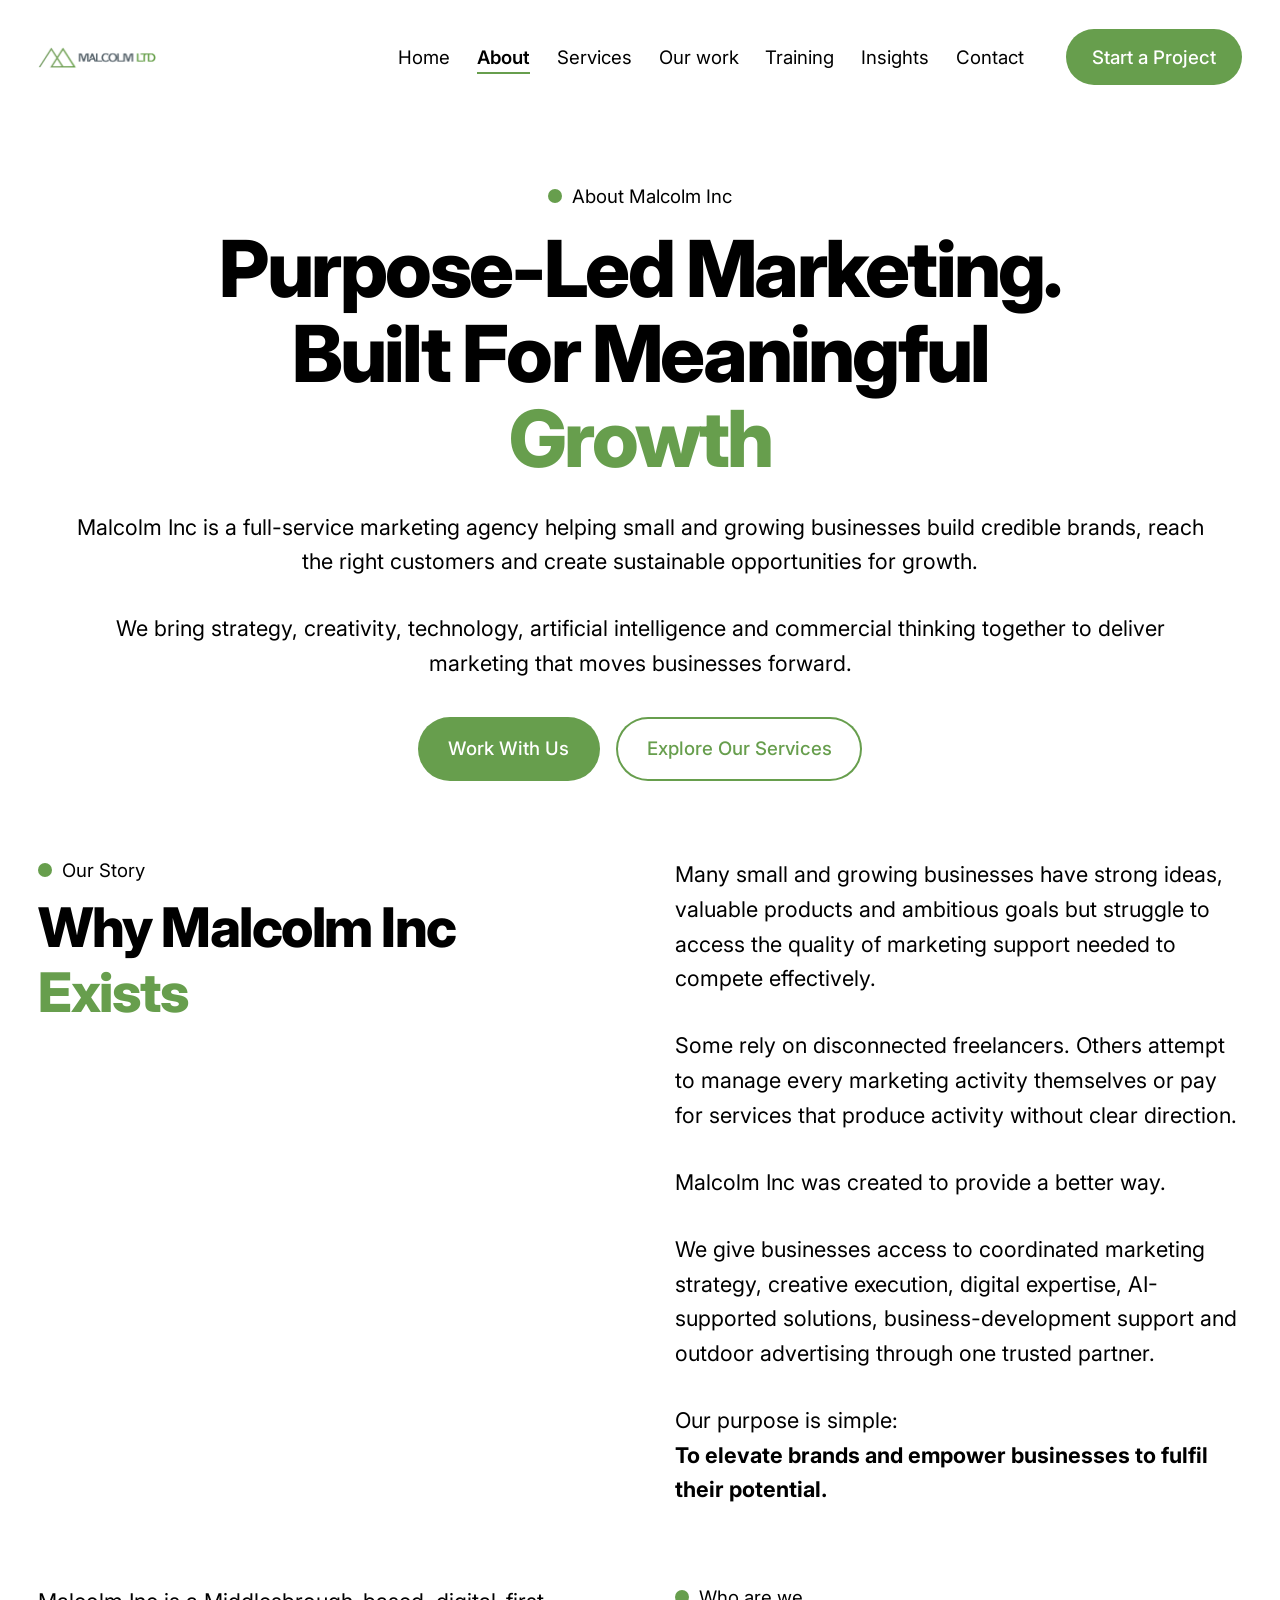
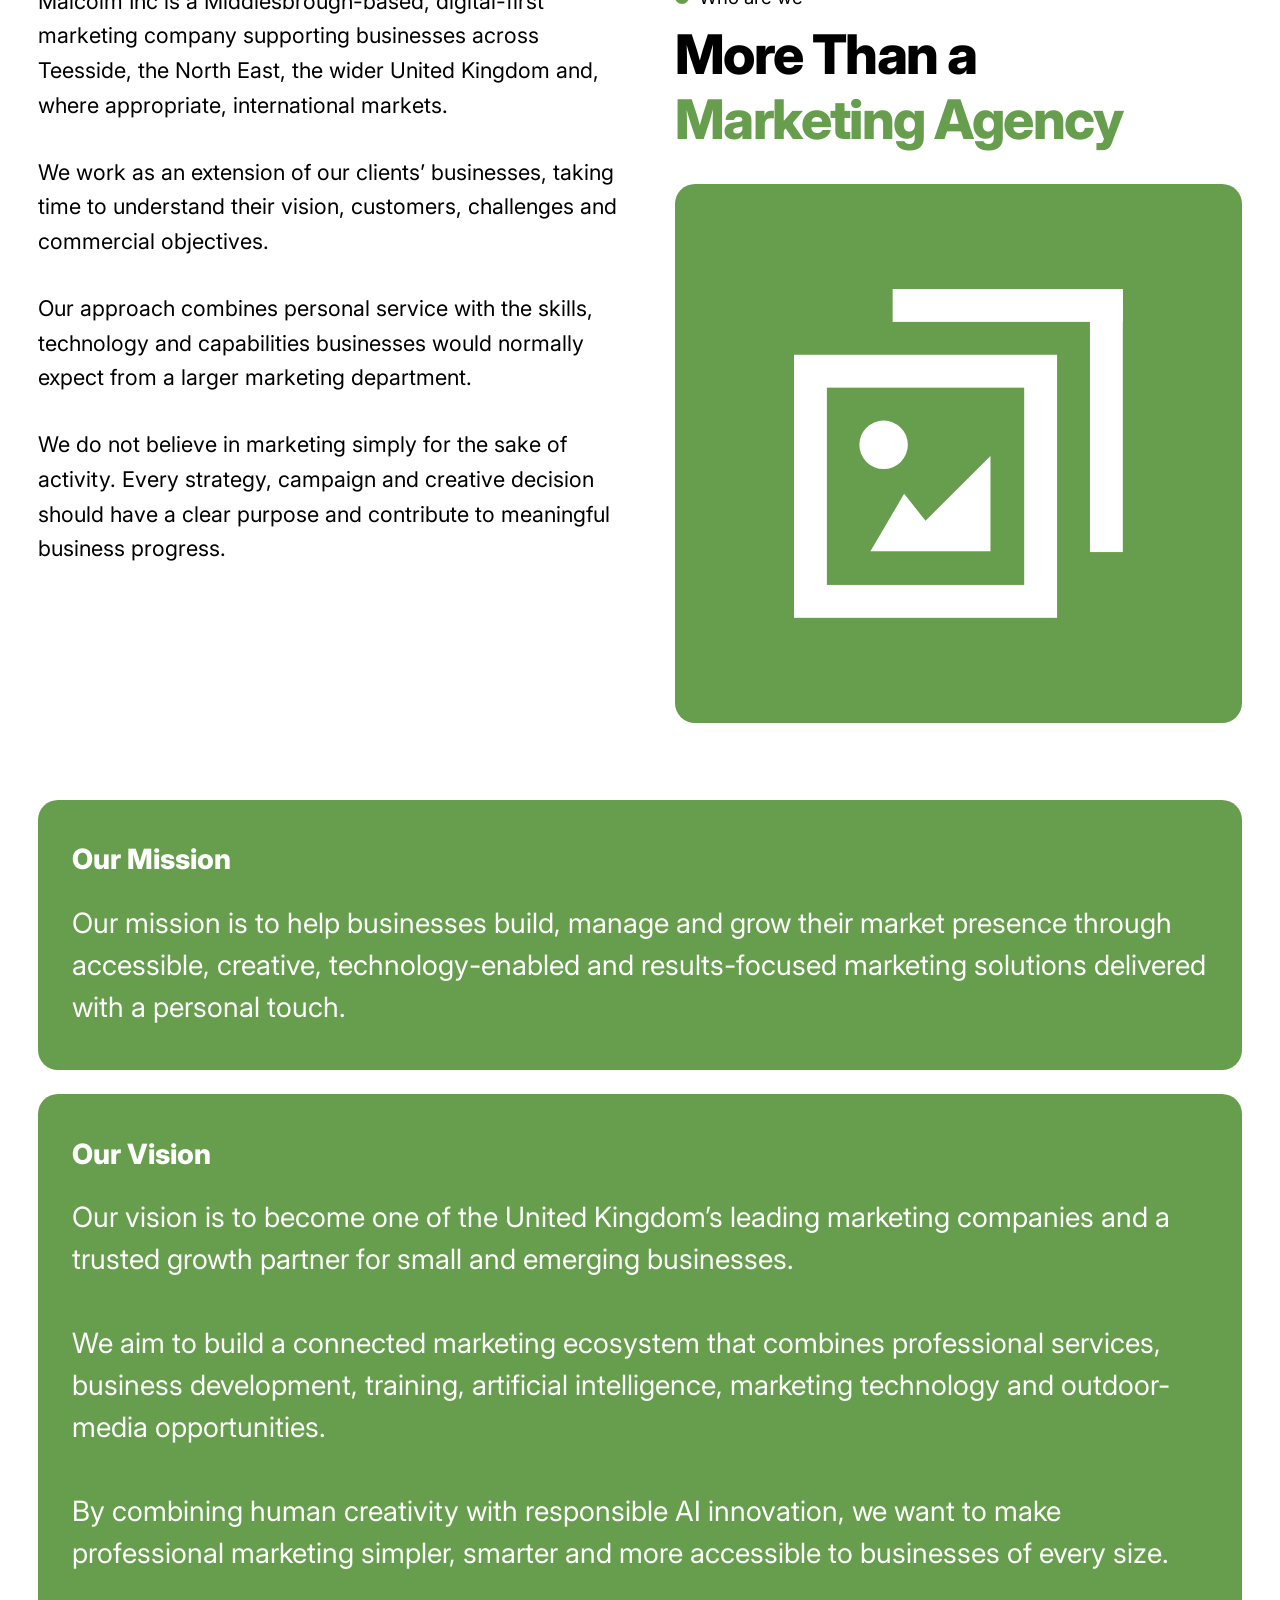
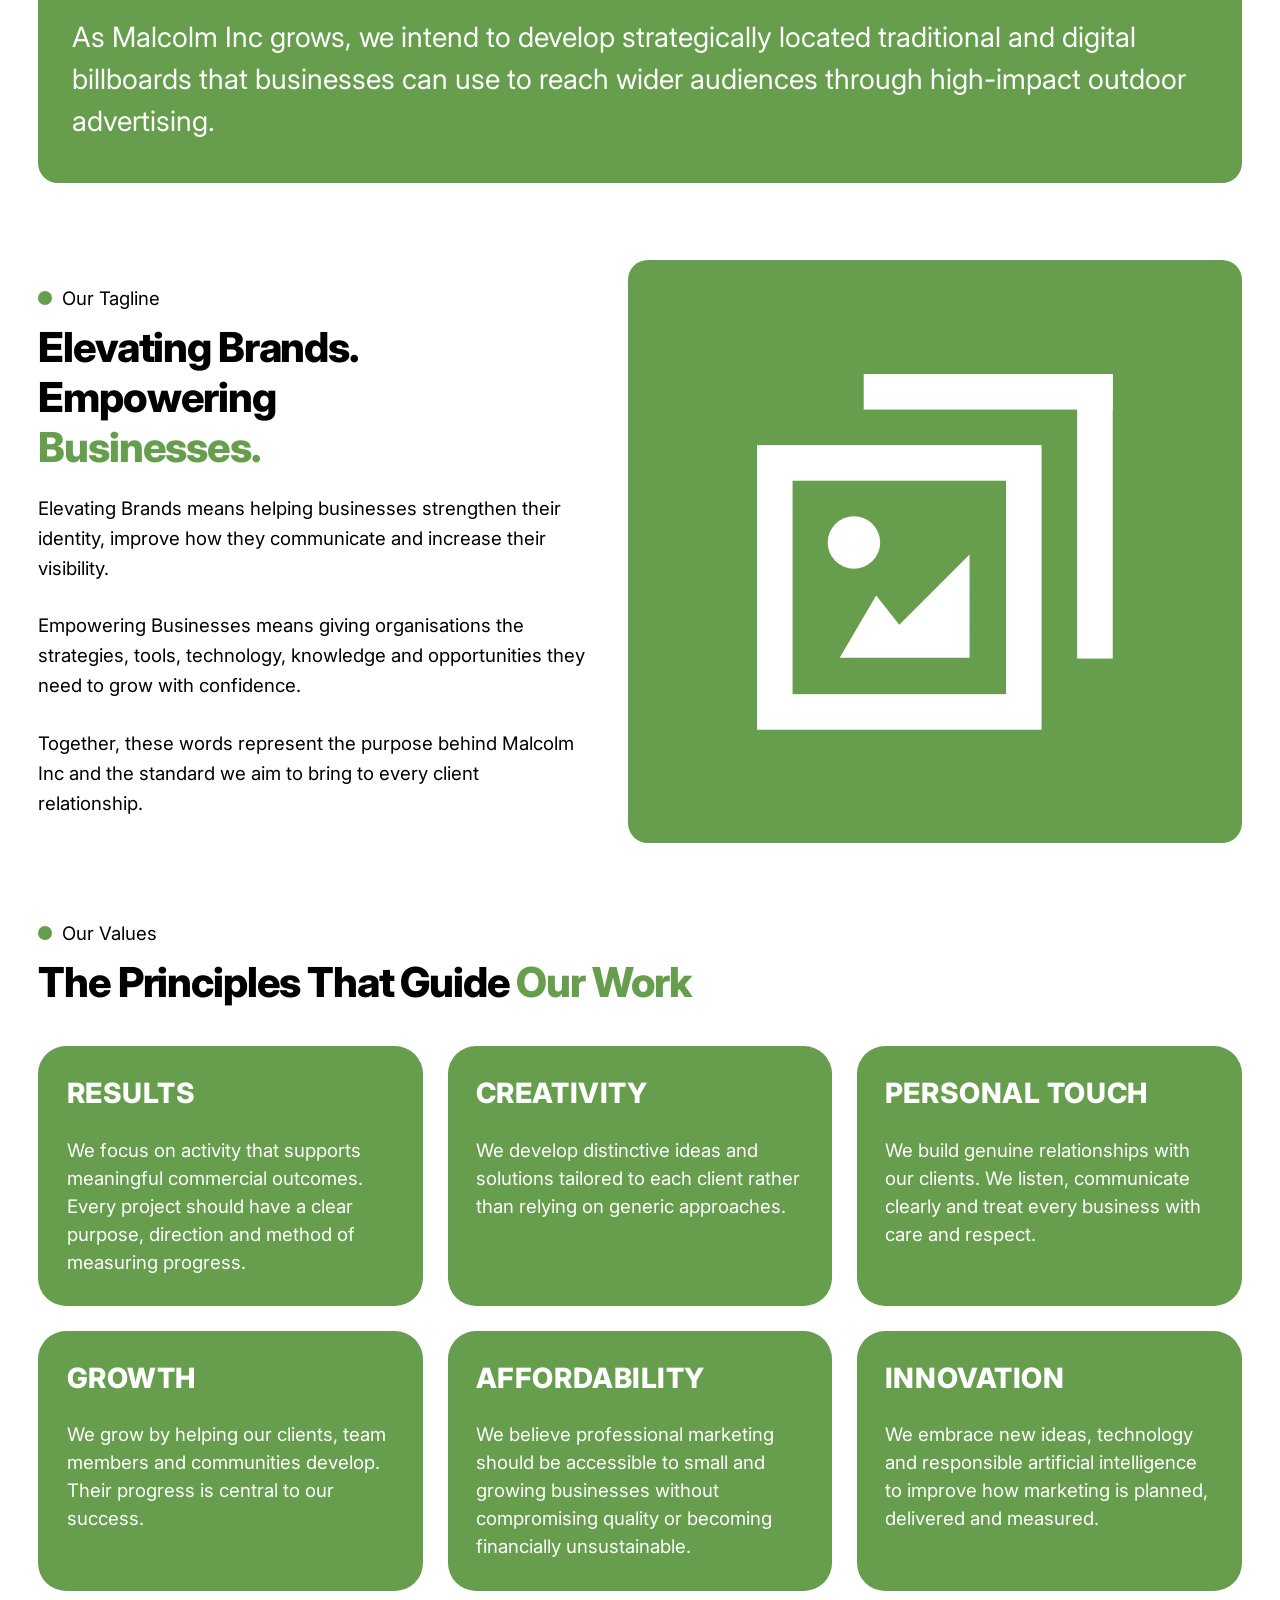
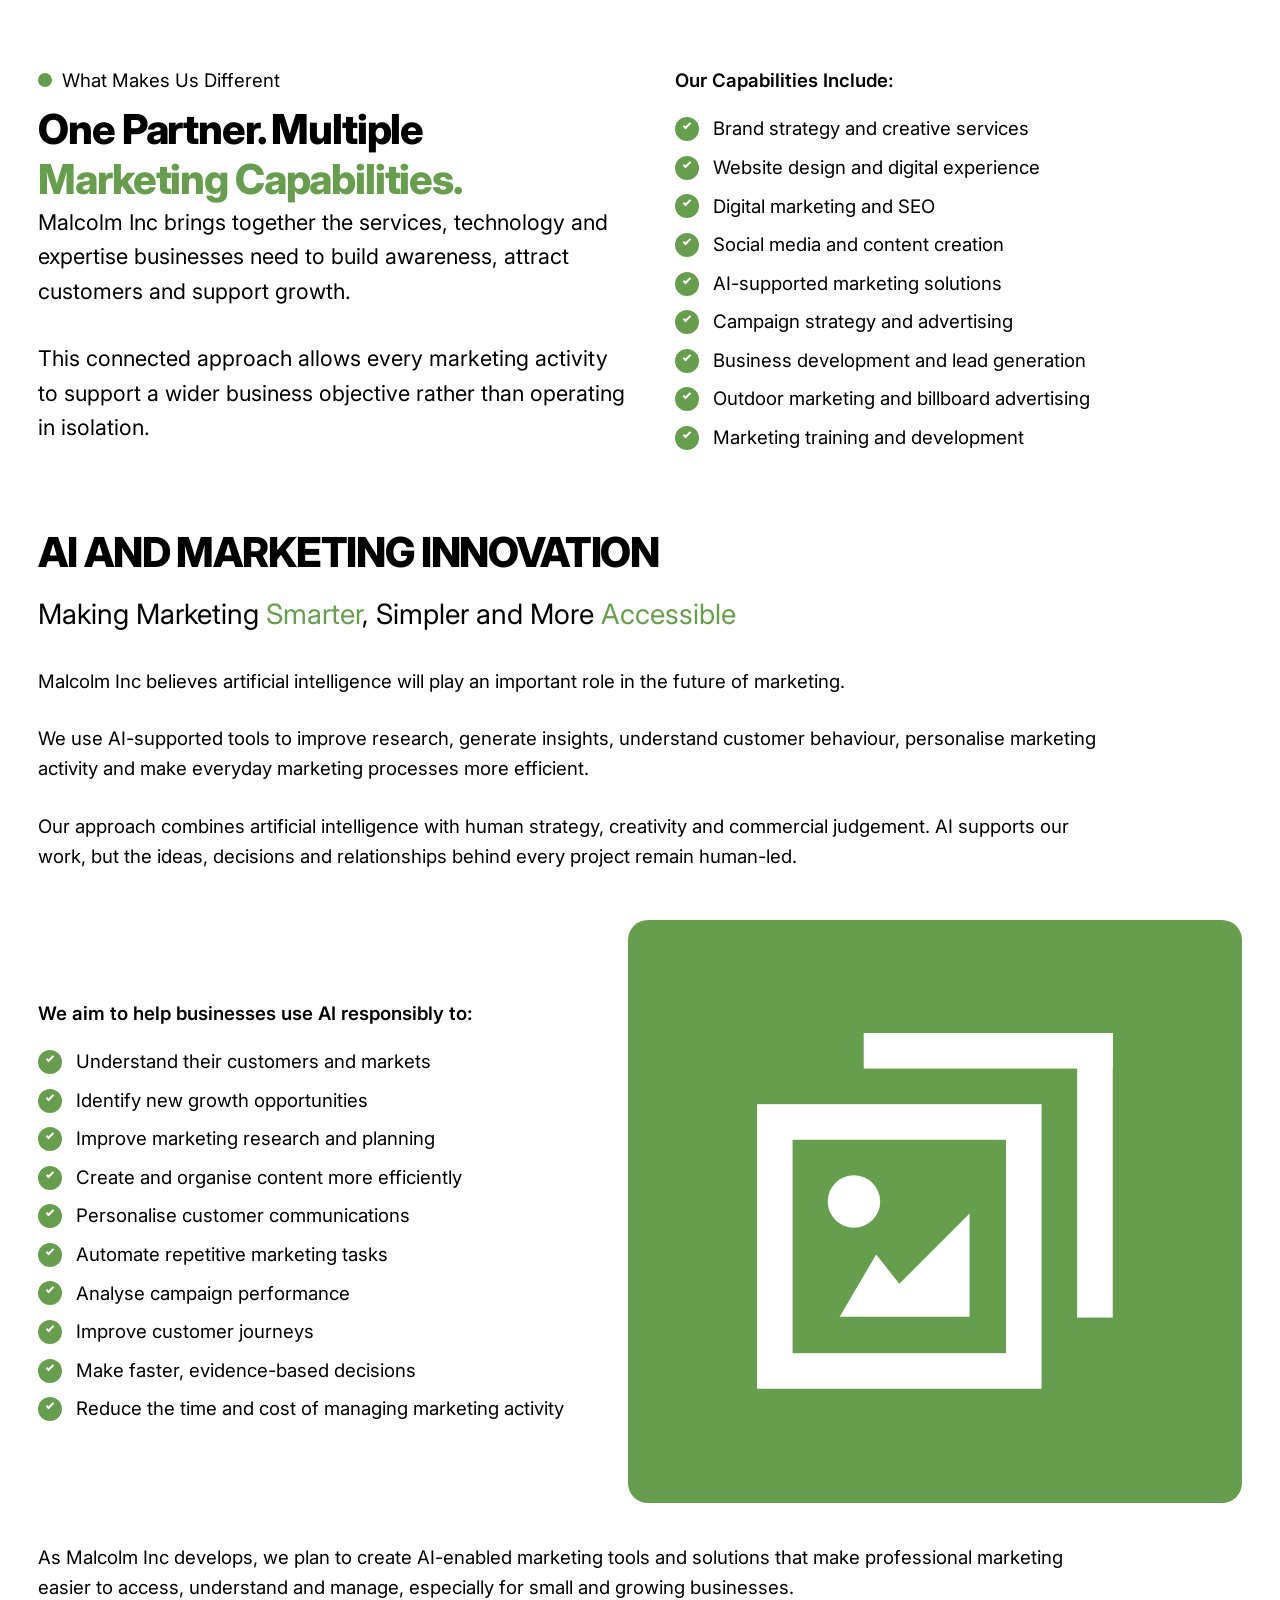
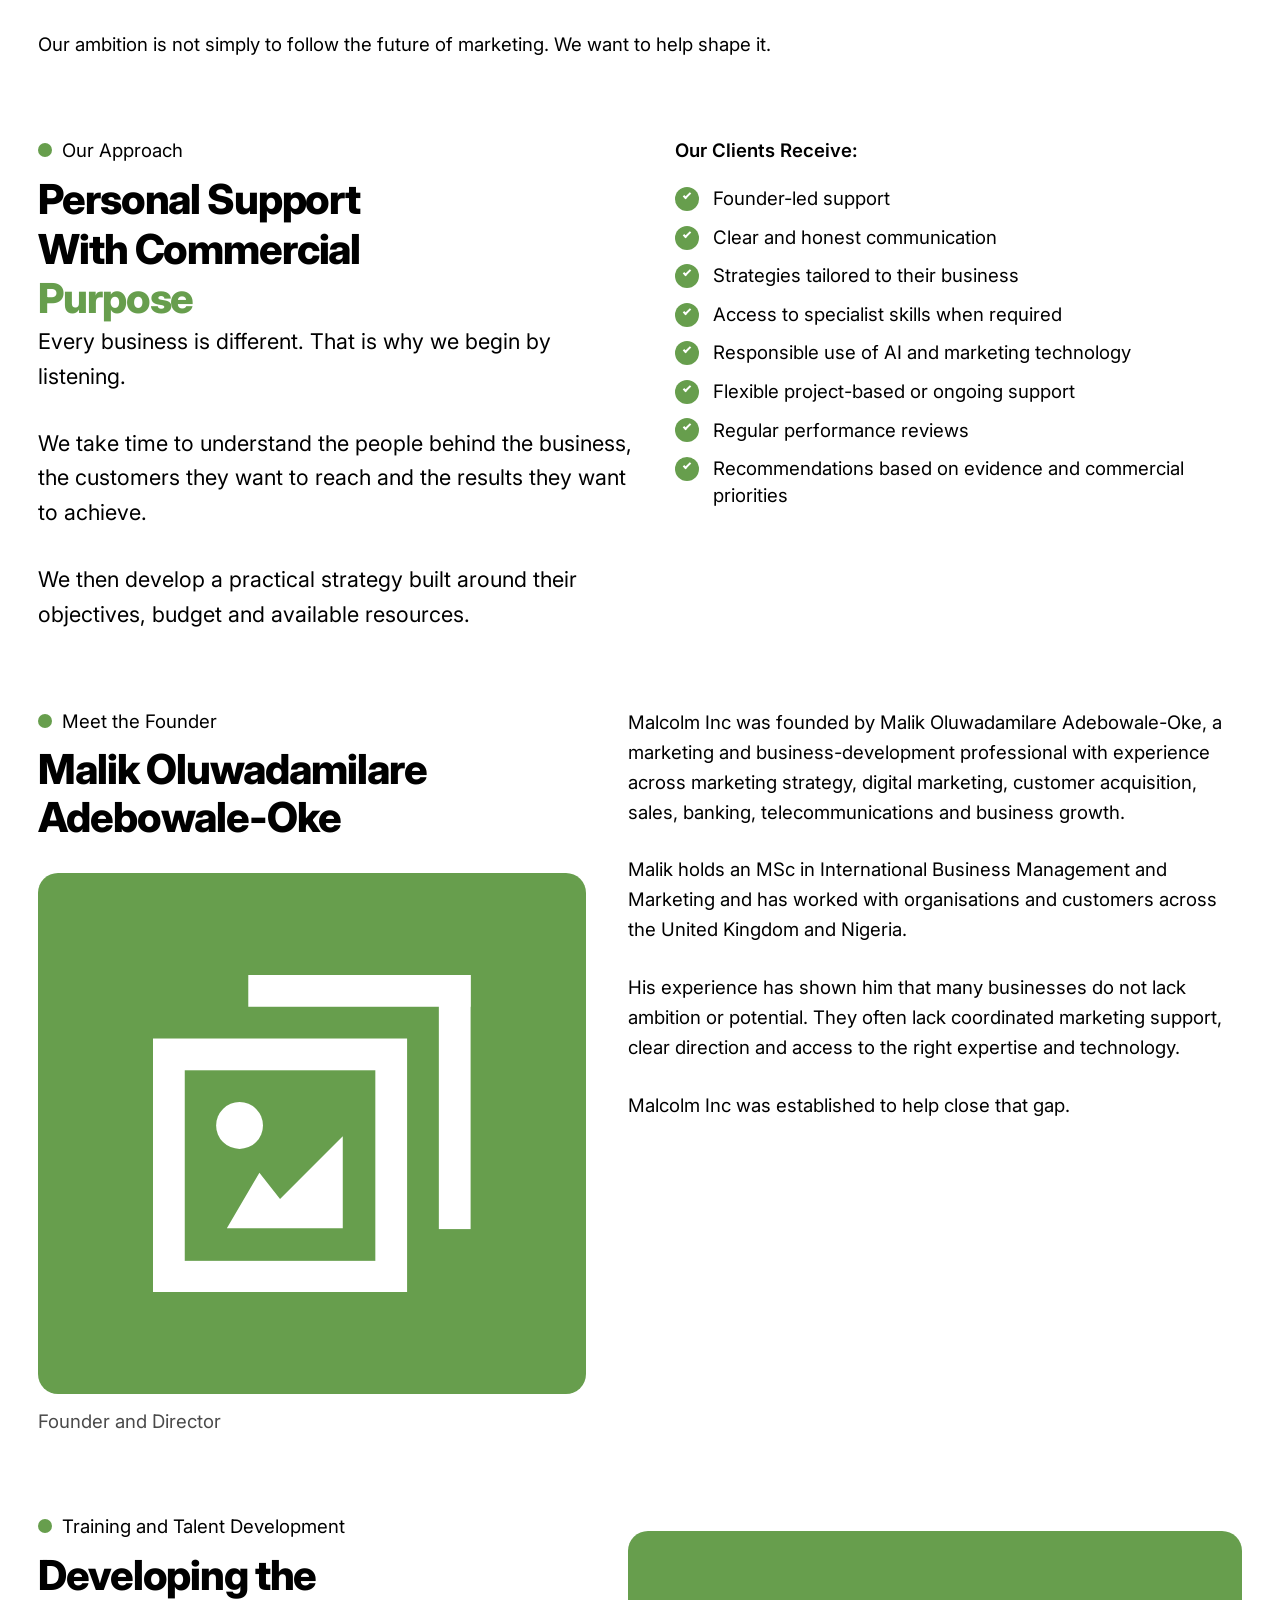
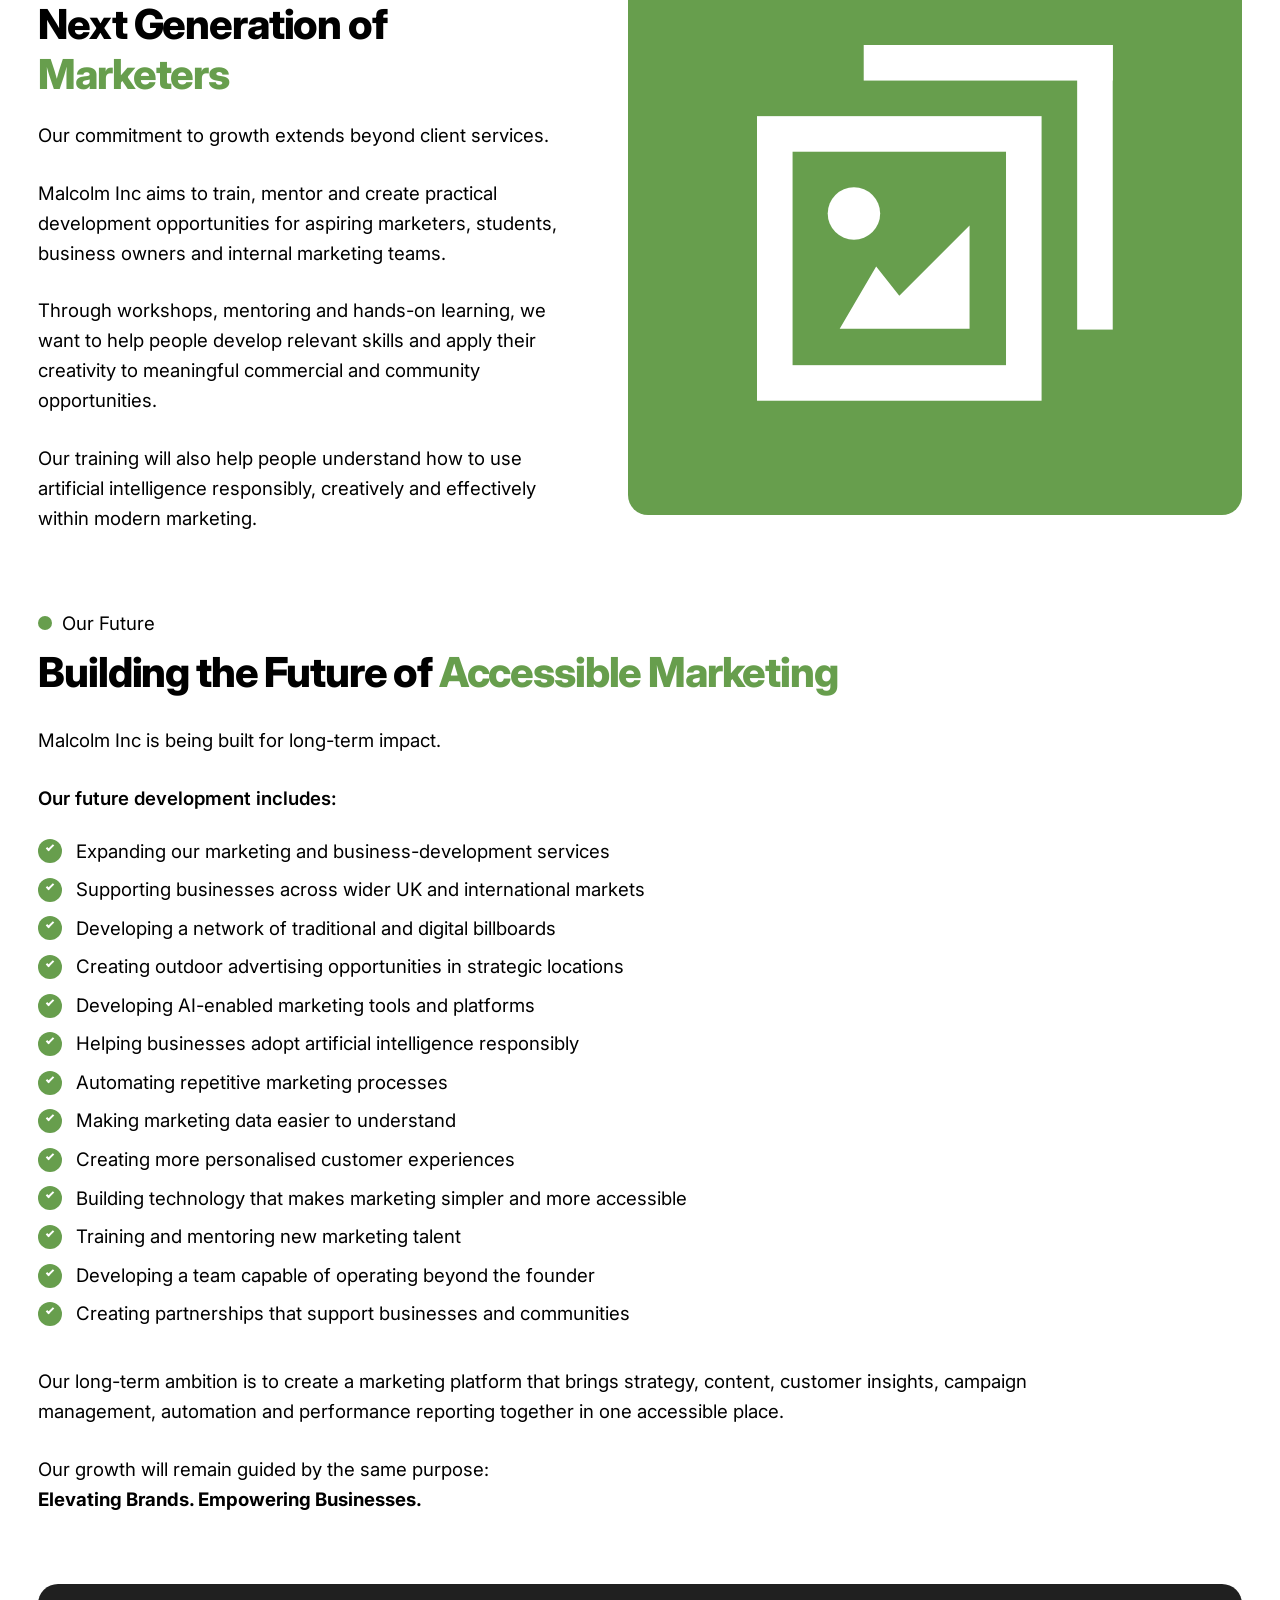
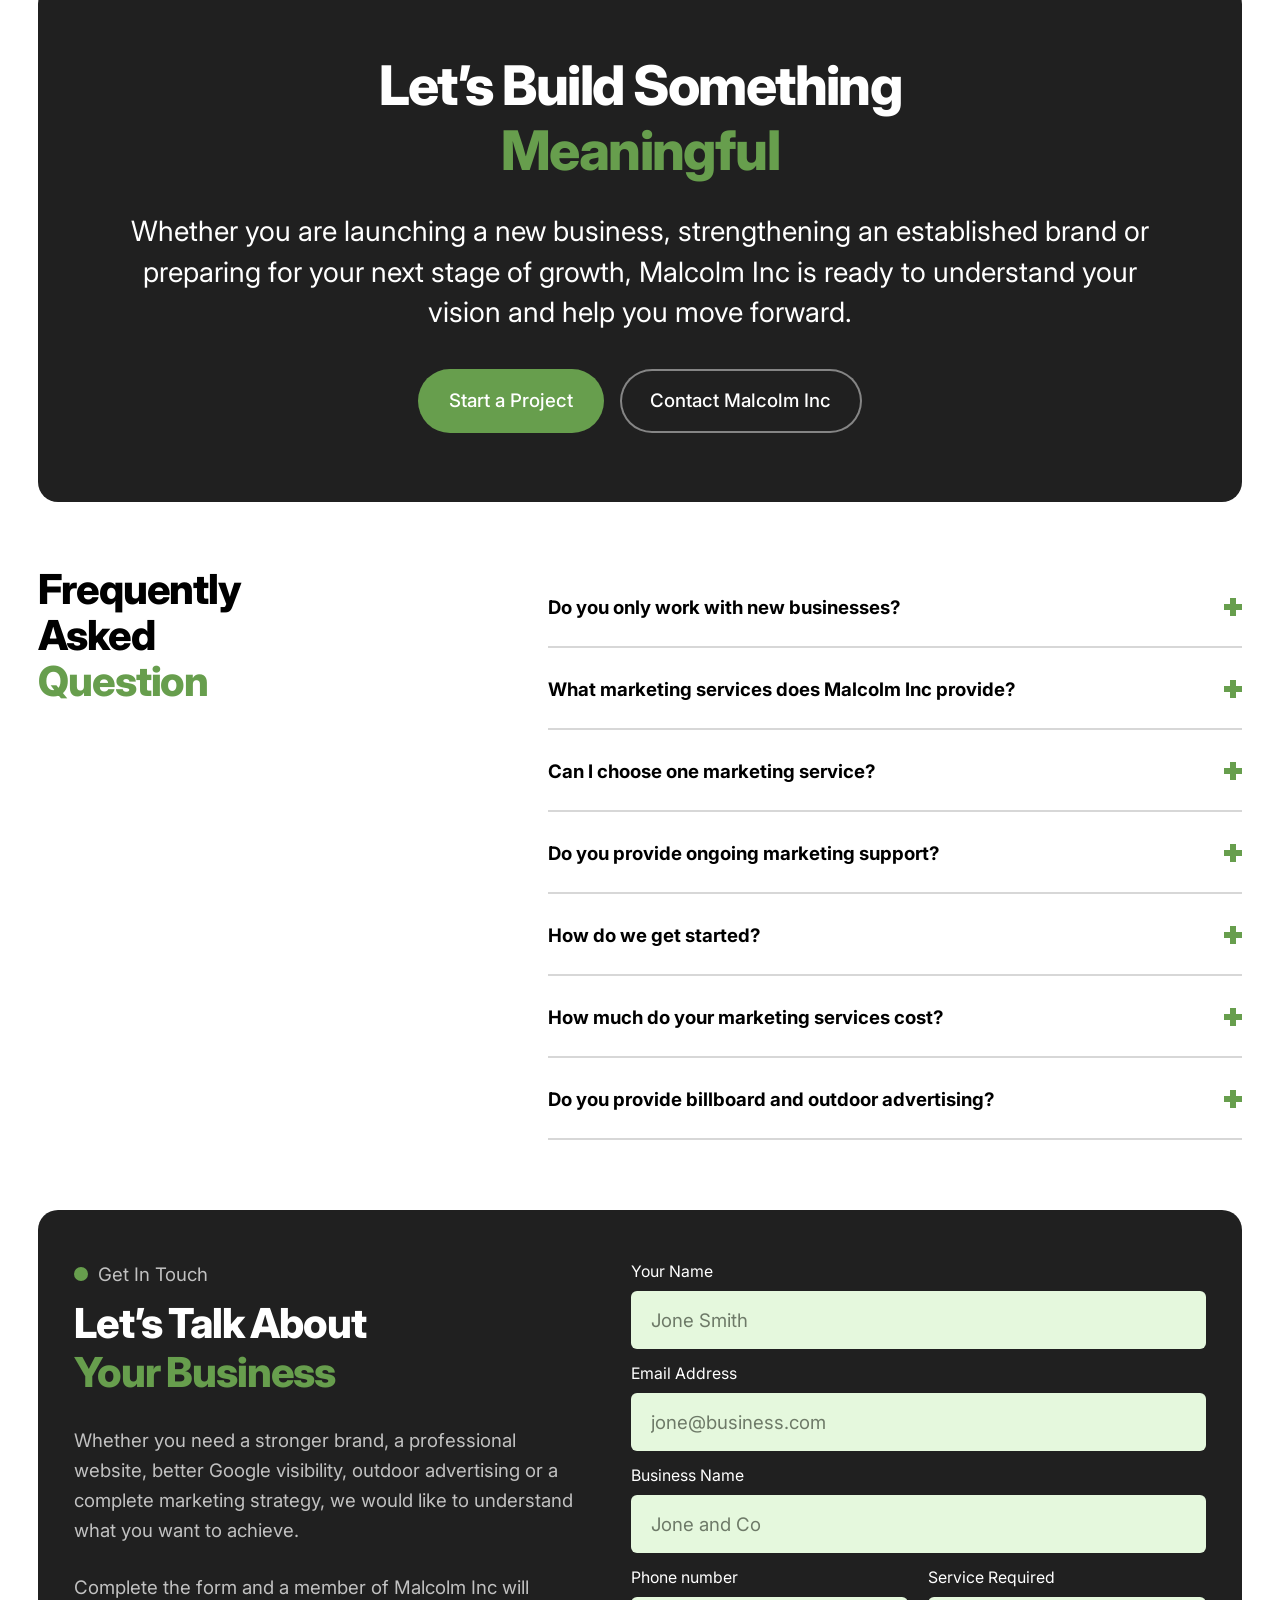
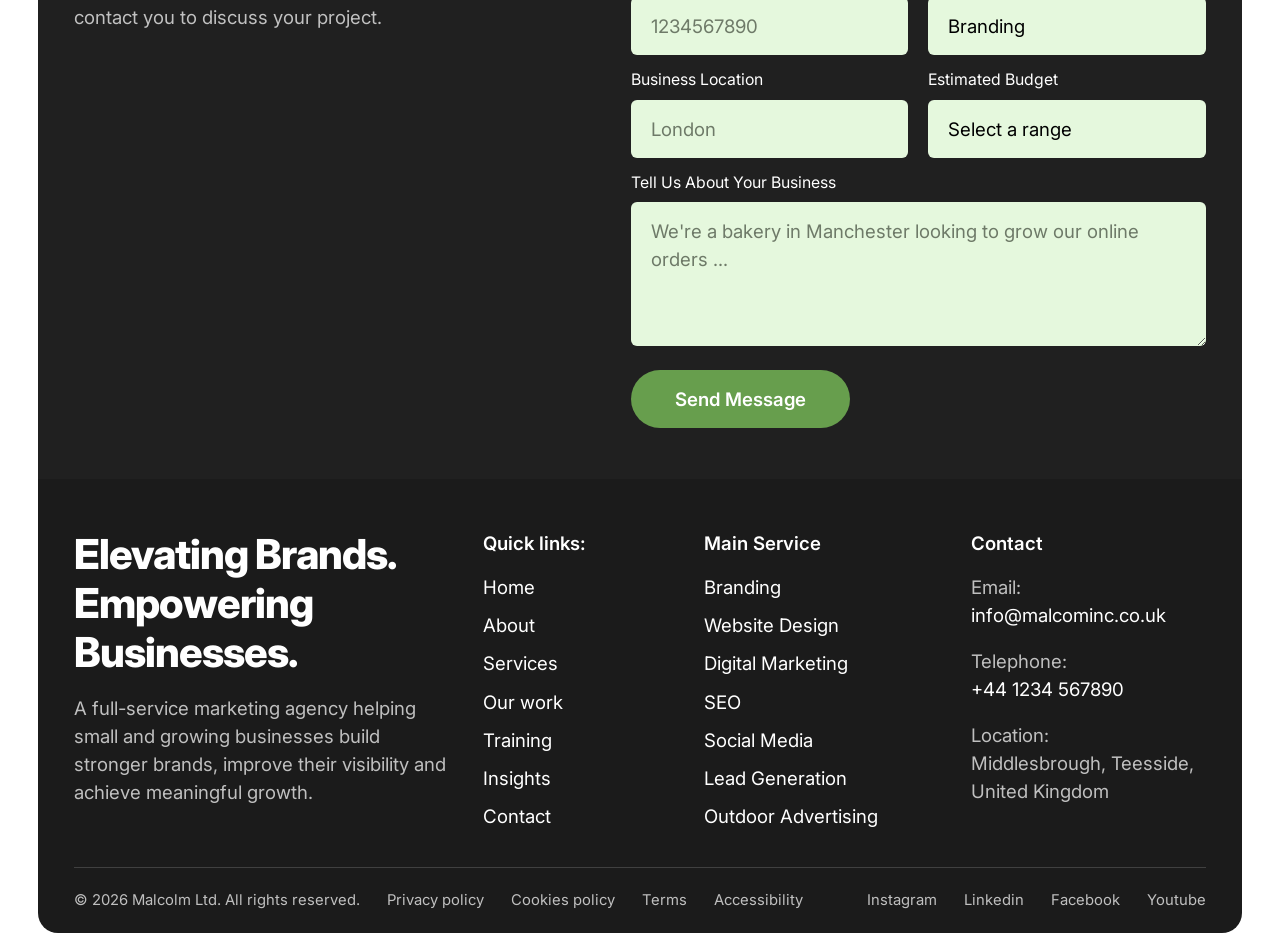
==== commit 44a9cb99: "Use info@malcominc.co.uk as the contact address Replaces hello@malcolmltd.com everywhere it appeared" ====
--- a/about.html
+++ b/about.html
@@ -41,9 +41,9 @@
       <a href="about.html" aria-current="page">About</a>
       <a href="services.html">Services</a>
       <a href="index.html#work">Our work</a>
-      <a href="index.html#training">Training</a>
+      <a href="training.html">Training</a>
       <a href="index.html#insights">Insights</a>
-      <a href="#contact">Contact</a>
+      <a href="contact.html">Contact</a>
       <a class="btn btn-primary btn-sm nav-cta" href="#contact">Start a Project</a>
     </nav>
 
@@ -440,7 +440,7 @@
       and help you move forward.</p>
       <div class="hero-actions">
         <a class="btn btn-primary" href="#contact">Start a Project</a>
-        <a class="btn btn-outline" href="#contact">Contact Malcolm Inc</a>
+        <a class="btn btn-outline" href="contact.html">Contact Malcolm Inc</a>
       </div>
     </div>
   </section>
@@ -524,7 +524,7 @@
         <form class="contact-form form-grid" id="contactForm" novalidate
               action="https://api.web3forms.com/submit" method="POST">
           <input type="hidden" name="access_key" value="">
-          <input type="hidden" name="subject" value="New enquiry from malcolminc.co.uk (about)">
+          <input type="hidden" name="subject" value="New enquiry from malcominc.co.uk (about)">
           <input type="hidden" name="from_name" value="Malcolm Inc website">
           <input type="checkbox" name="botcheck" class="sr-only" tabindex="-1" autocomplete="off">
 
@@ -591,8 +591,8 @@
           <ul>
             <li><a href="index.html">Home</a></li><li><a href="about.html">About</a></li>
             <li><a href="services.html">Services</a></li><li><a href="index.html#work">Our work</a></li>
-            <li><a href="index.html#training">Training</a></li><li><a href="index.html#insights">Insights</a></li>
-            <li><a href="#contact">Contact</a></li>
+            <li><a href="training.html">Training</a></li><li><a href="index.html#insights">Insights</a></li>
+            <li><a href="contact.html">Contact</a></li>
           </ul>
         </nav>
         <nav class="footer-col" aria-labelledby="f-serv">
@@ -608,7 +608,7 @@
           <h2>Contact</h2>
           <!-- TODO: replace with the official Malcolm Inc address and number -->
           <ul class="footer-contact">
-            <li>Email: <br><a href="mailto:hello@malcolmltd.com">hello@malcolmltd.com</a></li>
+            <li>Email: <br><a href="mailto:info@malcominc.co.uk">info@malcominc.co.uk</a></li>
             <li>Telephone: <br><a href="tel:+441234567890">+44 1234 567890</a></li>
             <li>Location: <br>Middlesbrough, Teesside, United Kingdom</li>
           </ul>
--- a/css/styles.css
+++ b/css/styles.css
@@ -527,6 +527,11 @@
 }
 .on-dark .tick-list li::before { background: var(--white); }
 .on-dark .tick-list li::after { border-color: var(--dark); }
+/* On a green background the green tick disc vanishes — invert it */
+.band-green .tick-list li::before,
+.svc-card .tick-list li::before { background: var(--white); }
+.band-green .tick-list li::after,
+.svc-card .tick-list li::after { border-color: var(--green); }
 
 /* --------------------------------------------------------------------------
    13. Testimonials
@@ -847,6 +852,153 @@
 }
 .founder-name { font-size: var(--fs-h2); font-weight: 800; line-height: 1.15; letter-spacing: -0.025em; }
 .founder-role { margin-top: 14px; color: var(--ink-soft); }
+
+/* --------------------------------------------------------------------------
+   19b. Training page
+   -------------------------------------------------------------------------- */
+.train-area + .train-area { margin-top: clamp(40px, 4vw, 70px); }
+.train-area h3 { font-size: var(--fs-h4); font-weight: 800; letter-spacing: -0.015em; }
+.train-area > p { margin-top: clamp(14px, 1.2vw, 20px); font-size: var(--fs-lead); line-height: 1.5; }
+.train-area .topics-label { margin-top: clamp(18px, 1.5vw, 26px); font-size: var(--fs-lead); }
+
+.topics {
+  display: grid;
+  grid-template-columns: repeat(2, minmax(0, 1fr));
+  gap: clamp(14px, 1.5vw, 26px) clamp(20px, 2.2vw, 38px);
+  margin-top: clamp(16px, 1.4vw, 24px);
+}
+.topics li {
+  justify-self: start;
+  display: inline-flex;
+  align-items: center;
+  gap: clamp(16px, 2vw, 34px);
+  max-width: 100%;
+  min-height: clamp(54px, 4.5vw, 78px);
+  padding: 12px clamp(20px, 2.1vw, 36px) 12px clamp(14px, 1.2vw, 20px);
+  background: var(--green);
+  color: var(--white);
+  border-radius: var(--r-pill);
+  font-size: var(--fs-lead);
+  line-height: 1.3;
+}
+.topic-tick { position: relative; flex: none; width: clamp(24px,1.9vw,32px); height: clamp(24px,1.9vw,32px);
+  border-radius: 7px; background: var(--white); }
+.topic-tick::after {
+  content: "";
+  position: absolute;
+  left: 28%; top: 32%;
+  width: 42%; height: 22%;
+  border-left: 2.5px solid var(--green);
+  border-bottom: 2.5px solid var(--green);
+  transform: rotate(-45deg);
+}
+
+.delivery {
+  display: grid;
+  grid-template-columns: repeat(3, minmax(0, 1fr));
+  gap: clamp(20px, 1.6vw, 28px);
+  margin-top: clamp(32px, 3vw, 52px);
+}
+.delivery-card {
+  display: flex;
+  flex-direction: column;
+  padding: clamp(20px, 1.7vw, 30px);
+  background: var(--green);
+  color: var(--white);
+  border-radius: var(--r-card);
+}
+.delivery-card h3 {
+  display: flex;
+  align-items: center;
+  gap: 14px;
+  padding: clamp(10px, 0.9vw, 15px) clamp(16px, 1.4vw, 24px);
+  background: var(--white);
+  color: var(--green);
+  border-radius: var(--r-pill);
+  font-size: var(--fs-body);
+  font-weight: 500;
+}
+.delivery-card h3 svg { flex: none; width: 22px; height: 22px; fill: currentColor; }
+.delivery-card p { margin-top: clamp(24px, 2.6vw, 46px); line-height: 1.5; }
+
+.expect-list {
+  display: grid;
+  gap: clamp(12px, 1.1vw, 18px);
+  margin-top: clamp(28px, 2.6vw, 44px);
+  max-width: 760px;
+  margin-inline: auto;
+  text-align: left;
+}
+
+/* --------------------------------------------------------------------------
+   19c. Contact page
+   -------------------------------------------------------------------------- */
+.enquiry {
+  max-width: 1120px;
+  margin: clamp(32px, 3vw, 52px) auto 0;
+}
+.enquiry-head { text-align: center; }
+.enquiry-head h2 { font-size: var(--fs-h3); font-weight: 800; letter-spacing: -0.02em; }
+.enquiry-head p { margin-top: 10px; font-size: var(--fs-h4); }
+
+.enquiry-grid {
+  display: grid;
+  grid-template-columns: repeat(2, minmax(0, 1fr));
+  gap: clamp(16px, 1.4vw, 24px) clamp(20px, 1.9vw, 32px);
+  margin-top: clamp(28px, 2.6vw, 44px);
+}
+.enquiry-grid > * { min-width: 0; }
+.enquiry-grid .field--full { grid-column: 1 / -1; }
+.enquiry-grid .field label { font-size: var(--fs-h4); font-weight: 400; margin-bottom: 12px; }
+.enquiry-grid .field input,
+.enquiry-grid .field select,
+.enquiry-grid .field textarea {
+  height: clamp(54px, 4vw, 70px);
+  padding-inline: clamp(18px, 1.6vw, 28px);
+  background: #F4F3F3;
+  border-radius: 10px;
+  font-size: var(--fs-lead);
+}
+.enquiry-grid .field textarea { height: auto; min-height: clamp(110px, 8.2vw, 142px); padding-block: 18px; }
+.enquiry-grid .field ::placeholder { color: #8C8C8C; }
+
+.consent {
+  grid-column: 1 / -1;
+  display: flex;
+  align-items: flex-start;
+  gap: 16px;
+  margin-top: clamp(12px, 1vw, 18px);
+  font-size: var(--fs-lead);
+  line-height: 1.45;
+}
+.consent input {
+  flex: none;
+  width: 26px; height: 26px;
+  margin-top: 2px;
+  accent-color: var(--green);
+}
+
+.contact-details { display: grid; gap: clamp(22px, 2vw, 34px); }
+.contact-details dt { font-weight: 600; font-size: var(--fs-lead); }
+.contact-details dd { margin: 8px 0 0; font-size: var(--fs-lead); line-height: 1.5; color: var(--ink-soft); }
+.contact-details a:hover { color: var(--green); }
+
+.fineprint {
+  margin-top: clamp(24px, 2.2vw, 38px);
+  font-size: var(--fs-body);
+  line-height: 1.5;
+  color: var(--on-dark-soft);
+  text-align: center;
+}
+
+/* Inset green CTA (training page) */
+.cta-block--green { background: var(--green); }
+.cta-block--green .accent { color: var(--white); text-decoration: underline; text-underline-offset: 6px; }
+
+.tagline-band {
+  padding-block: clamp(40px, 3.4vw, 58px);
+  text-align: center;
+}
 
 /* --------------------------------------------------------------------------
    20. Scroll reveal
@@ -913,7 +1065,17 @@
   .nav-cta { display: inline-flex; margin-top: 20px; width: 100%; }
 }
 
+@media (max-width: 1080px) {
+  .delivery { grid-template-columns: repeat(2, minmax(0, 1fr)); }
+}
+
+@media (max-width: 940px) {
+  .topics { grid-template-columns: minmax(0, 1fr); }
+  .enquiry-grid { grid-template-columns: minmax(0, 1fr); }
+}
+
 @media (max-width: 760px) {
+  .delivery { grid-template-columns: minmax(0, 1fr); }
   .reasons { grid-template-columns: repeat(2, minmax(0, 1fr)); }
   .values, .support-cards { grid-template-columns: minmax(0, 1fr); }
   .form-grid { grid-template-columns: minmax(0, 1fr); }
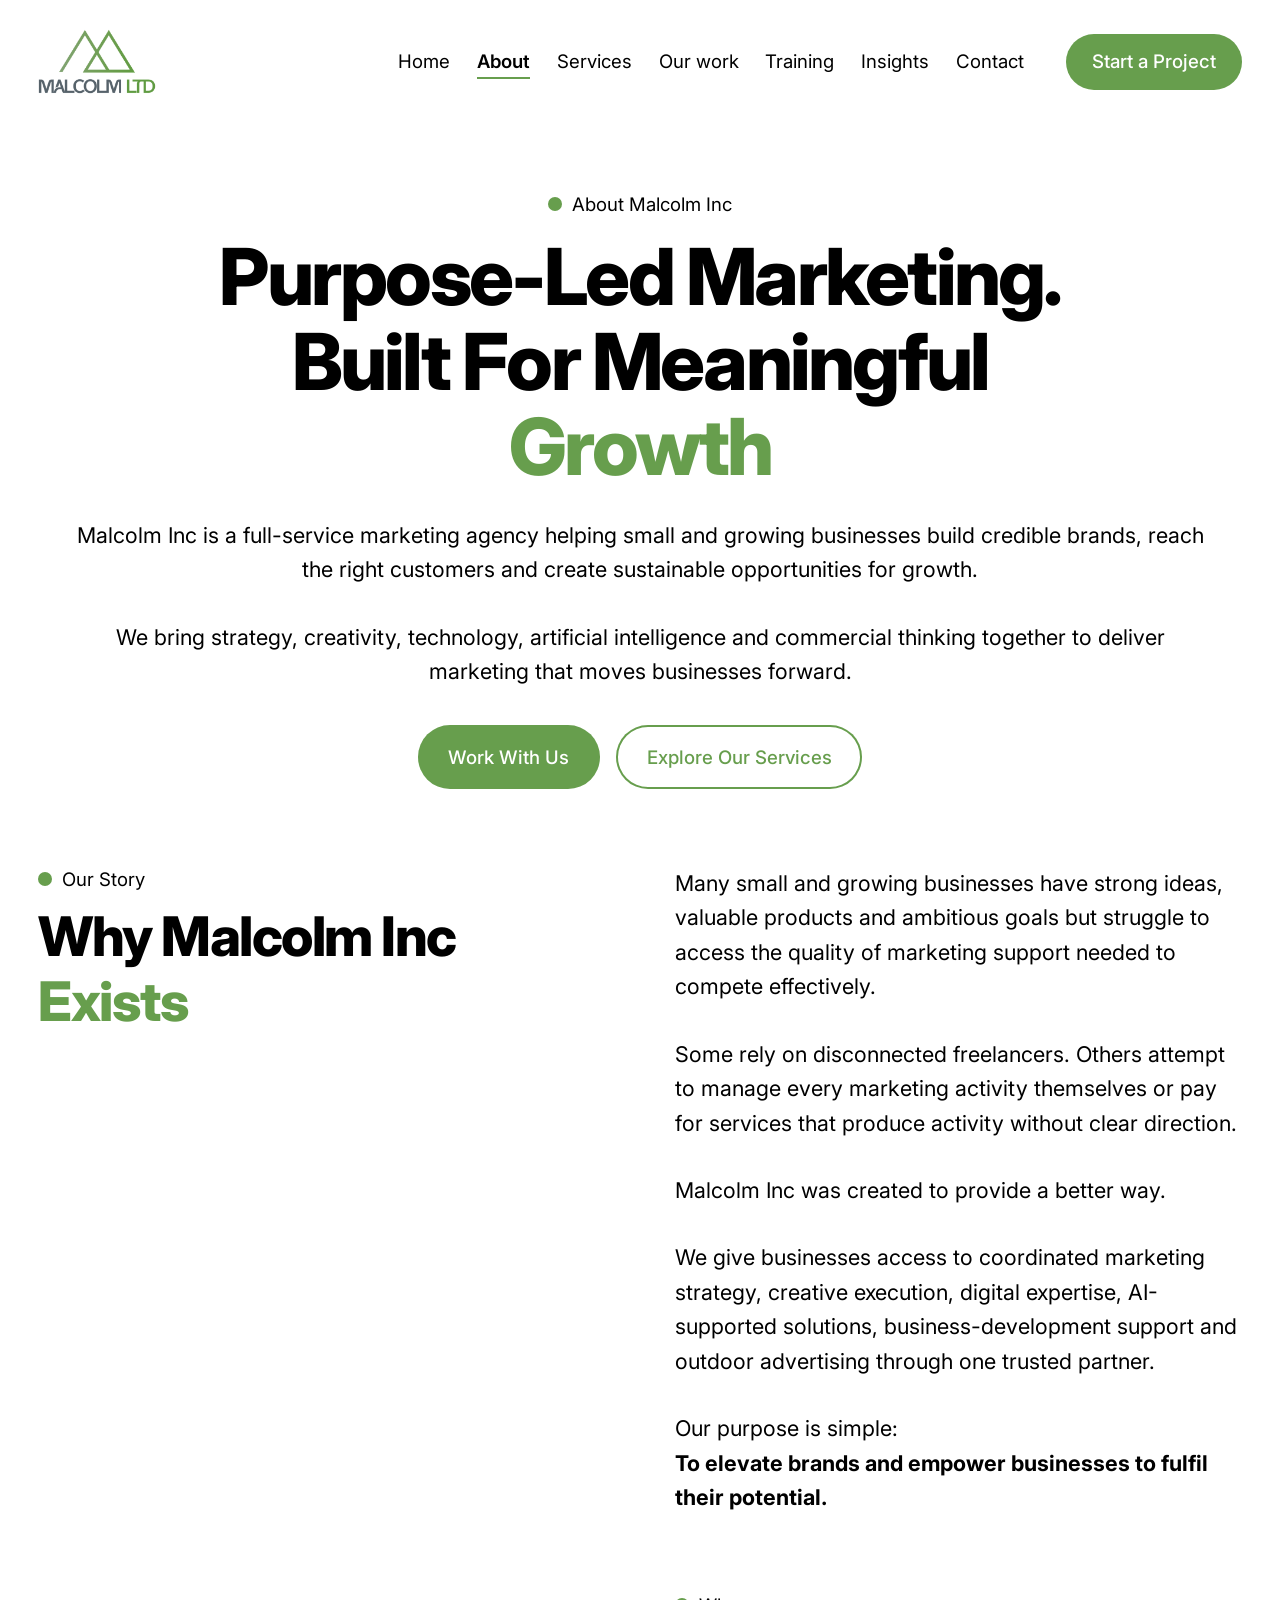
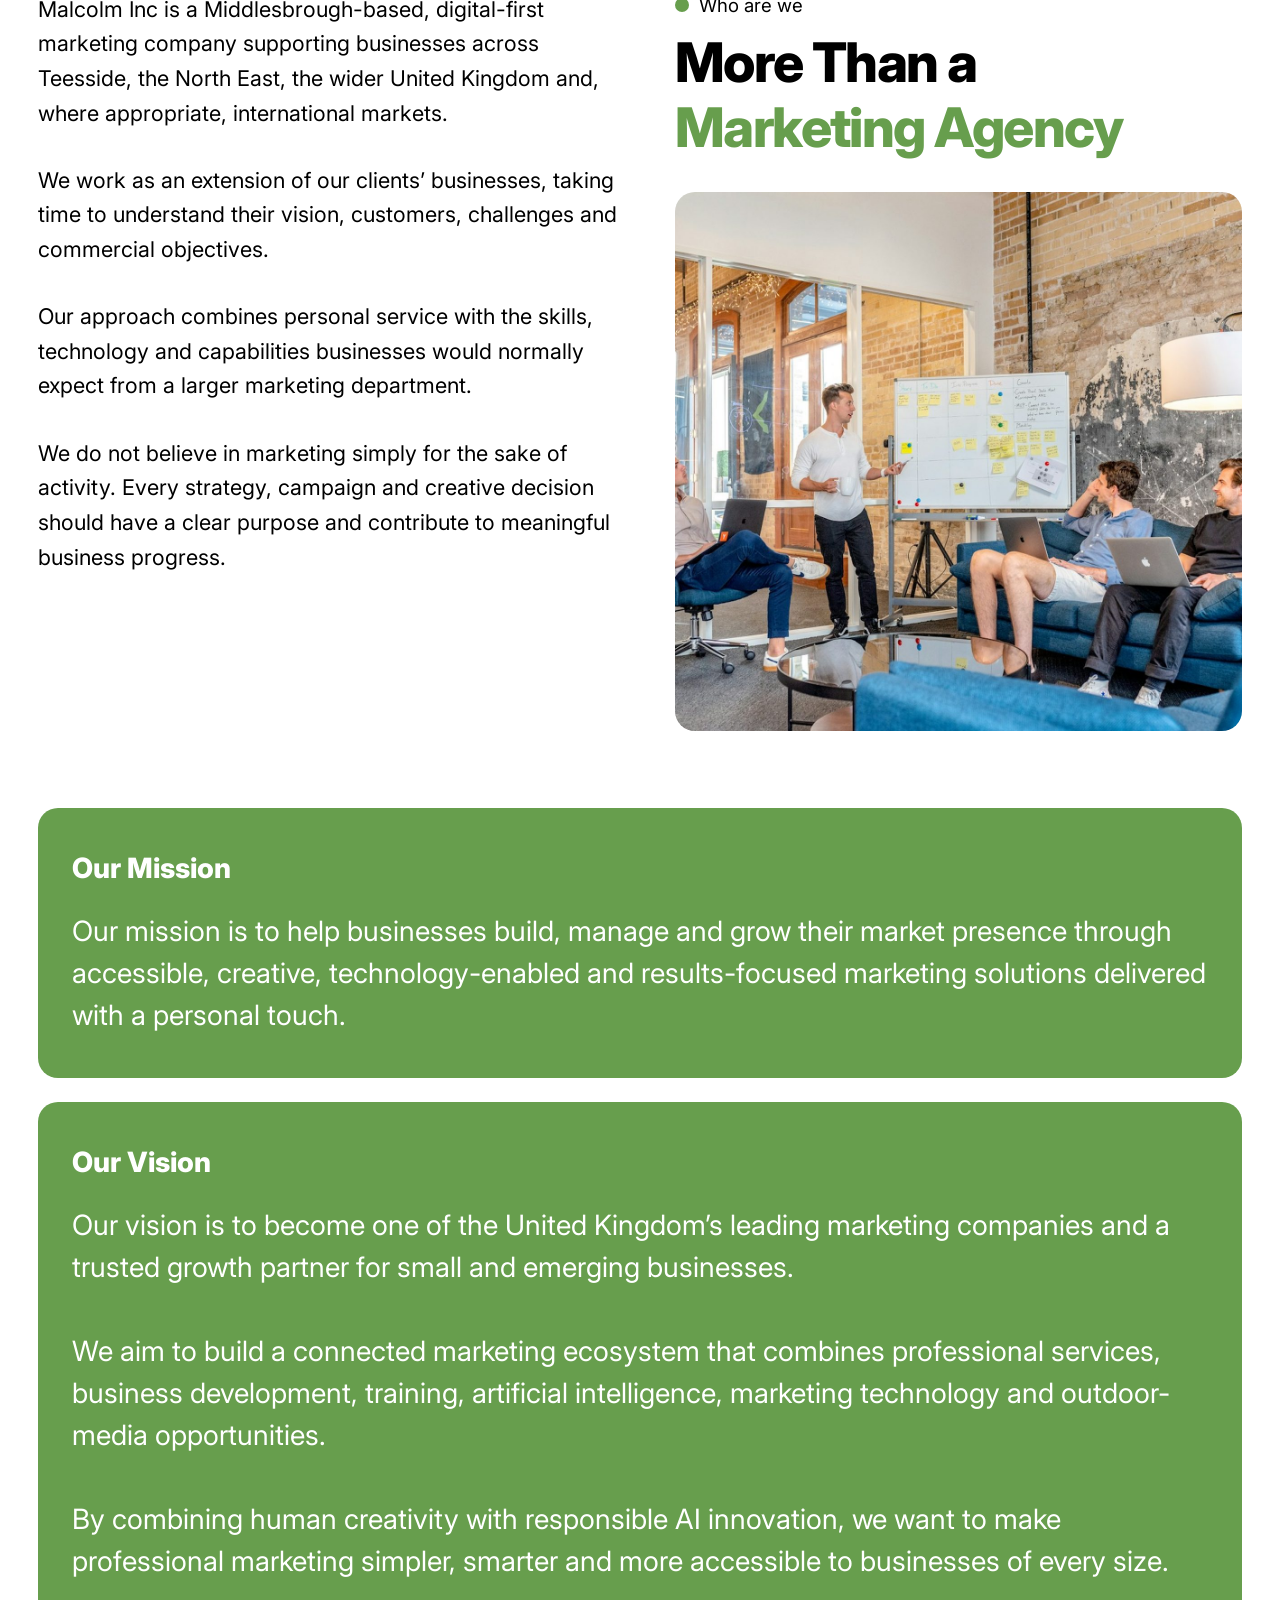
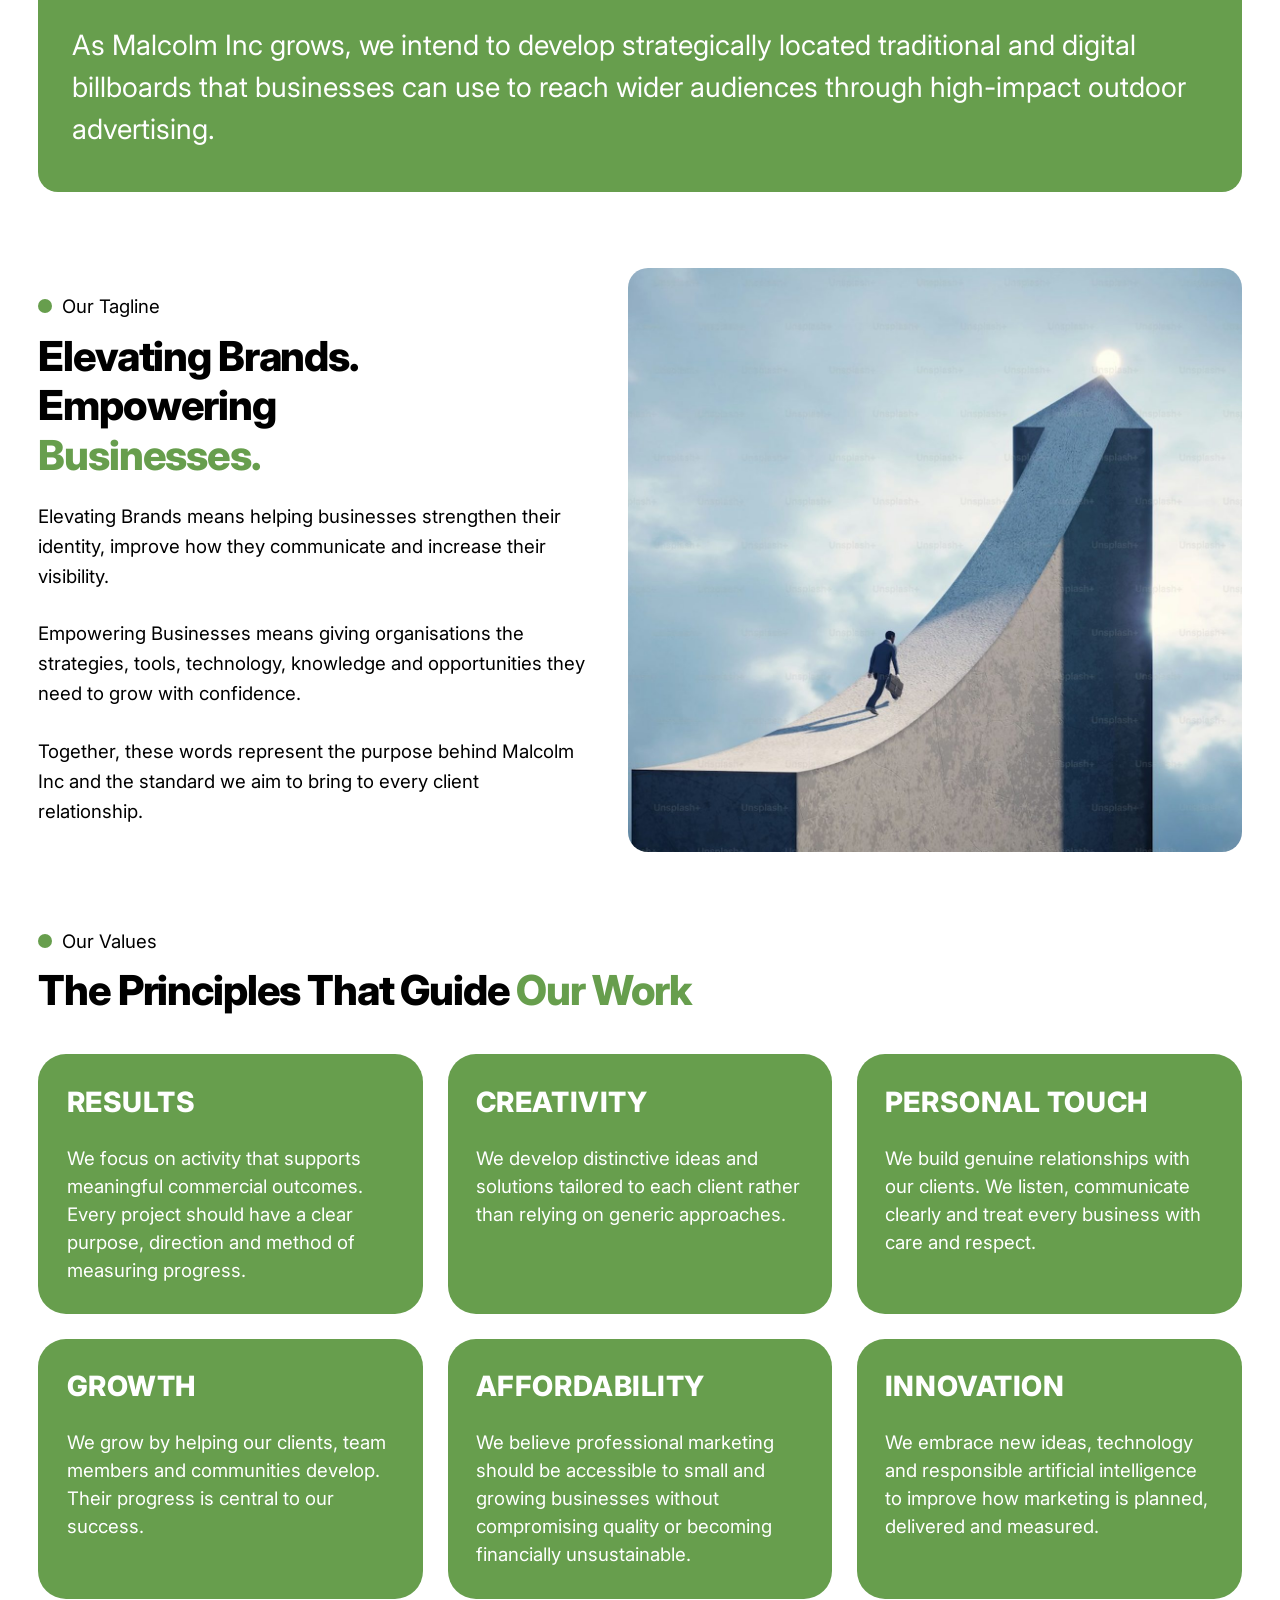
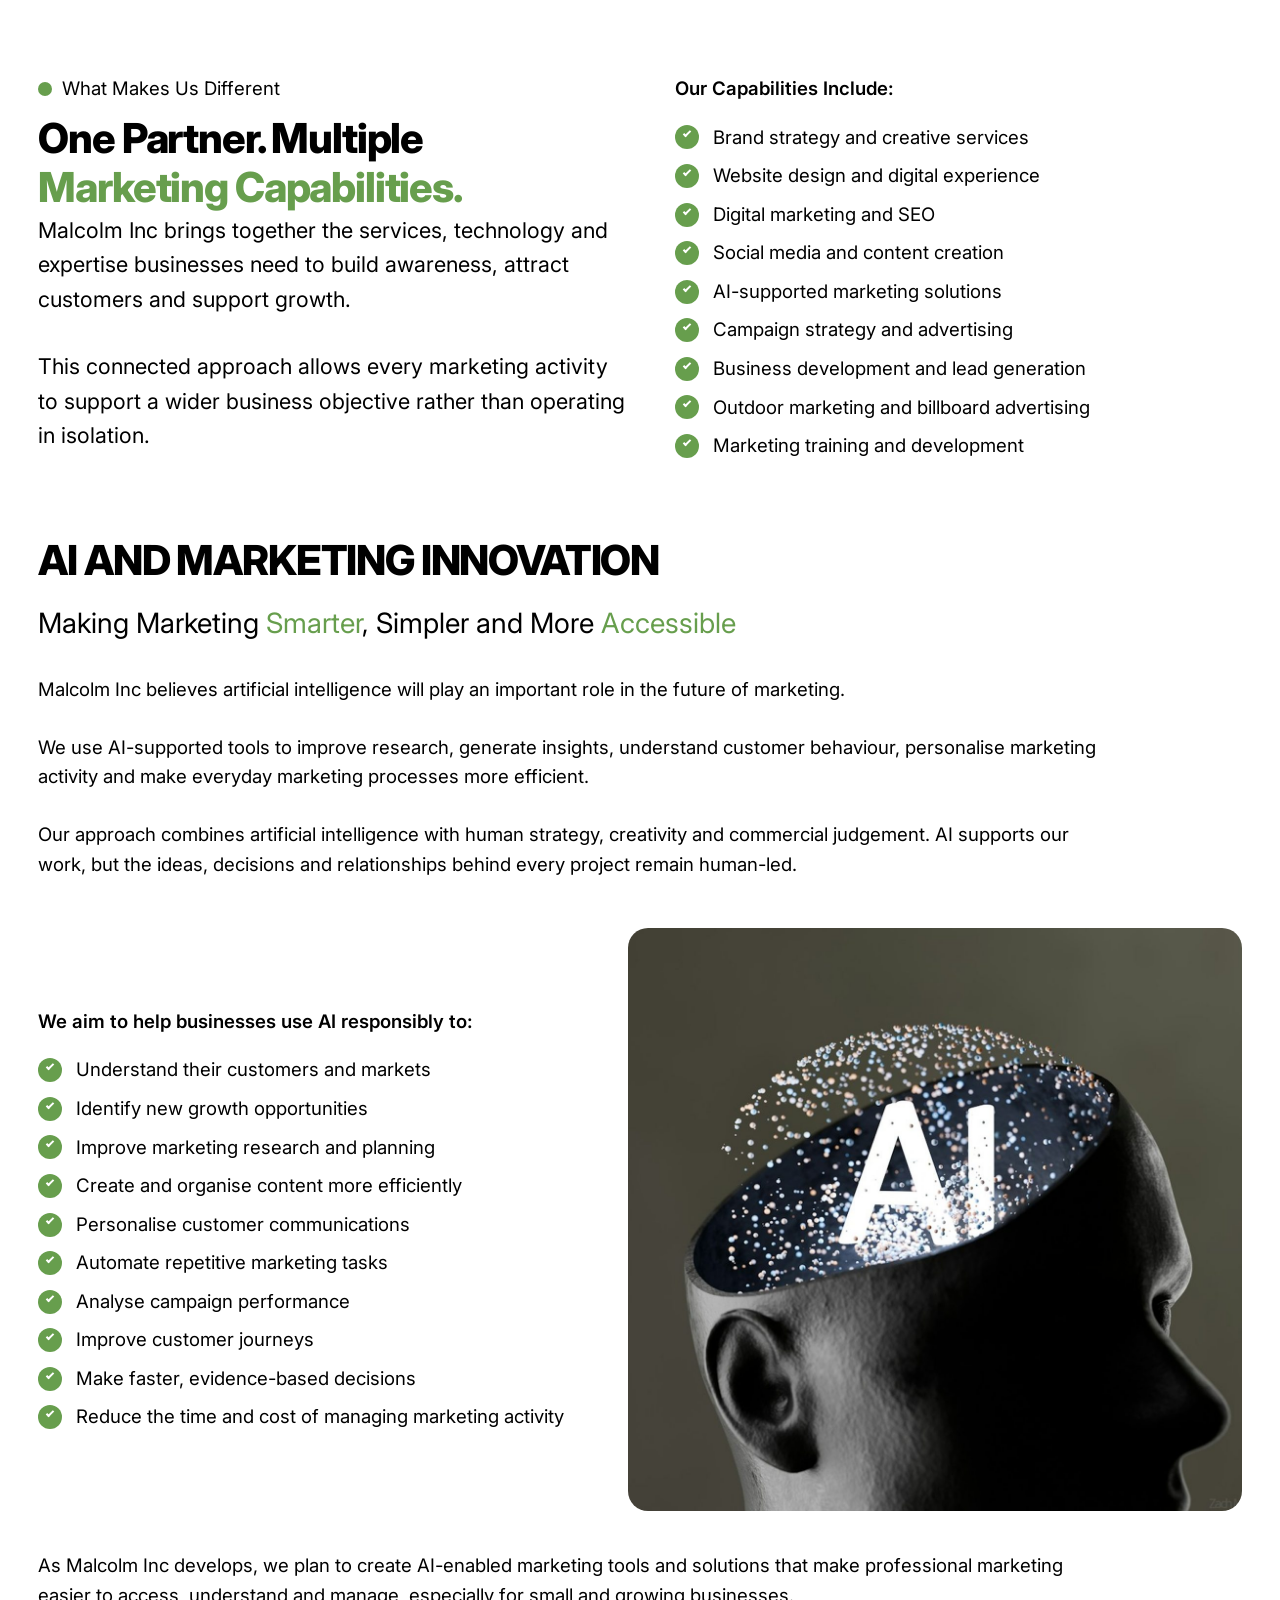
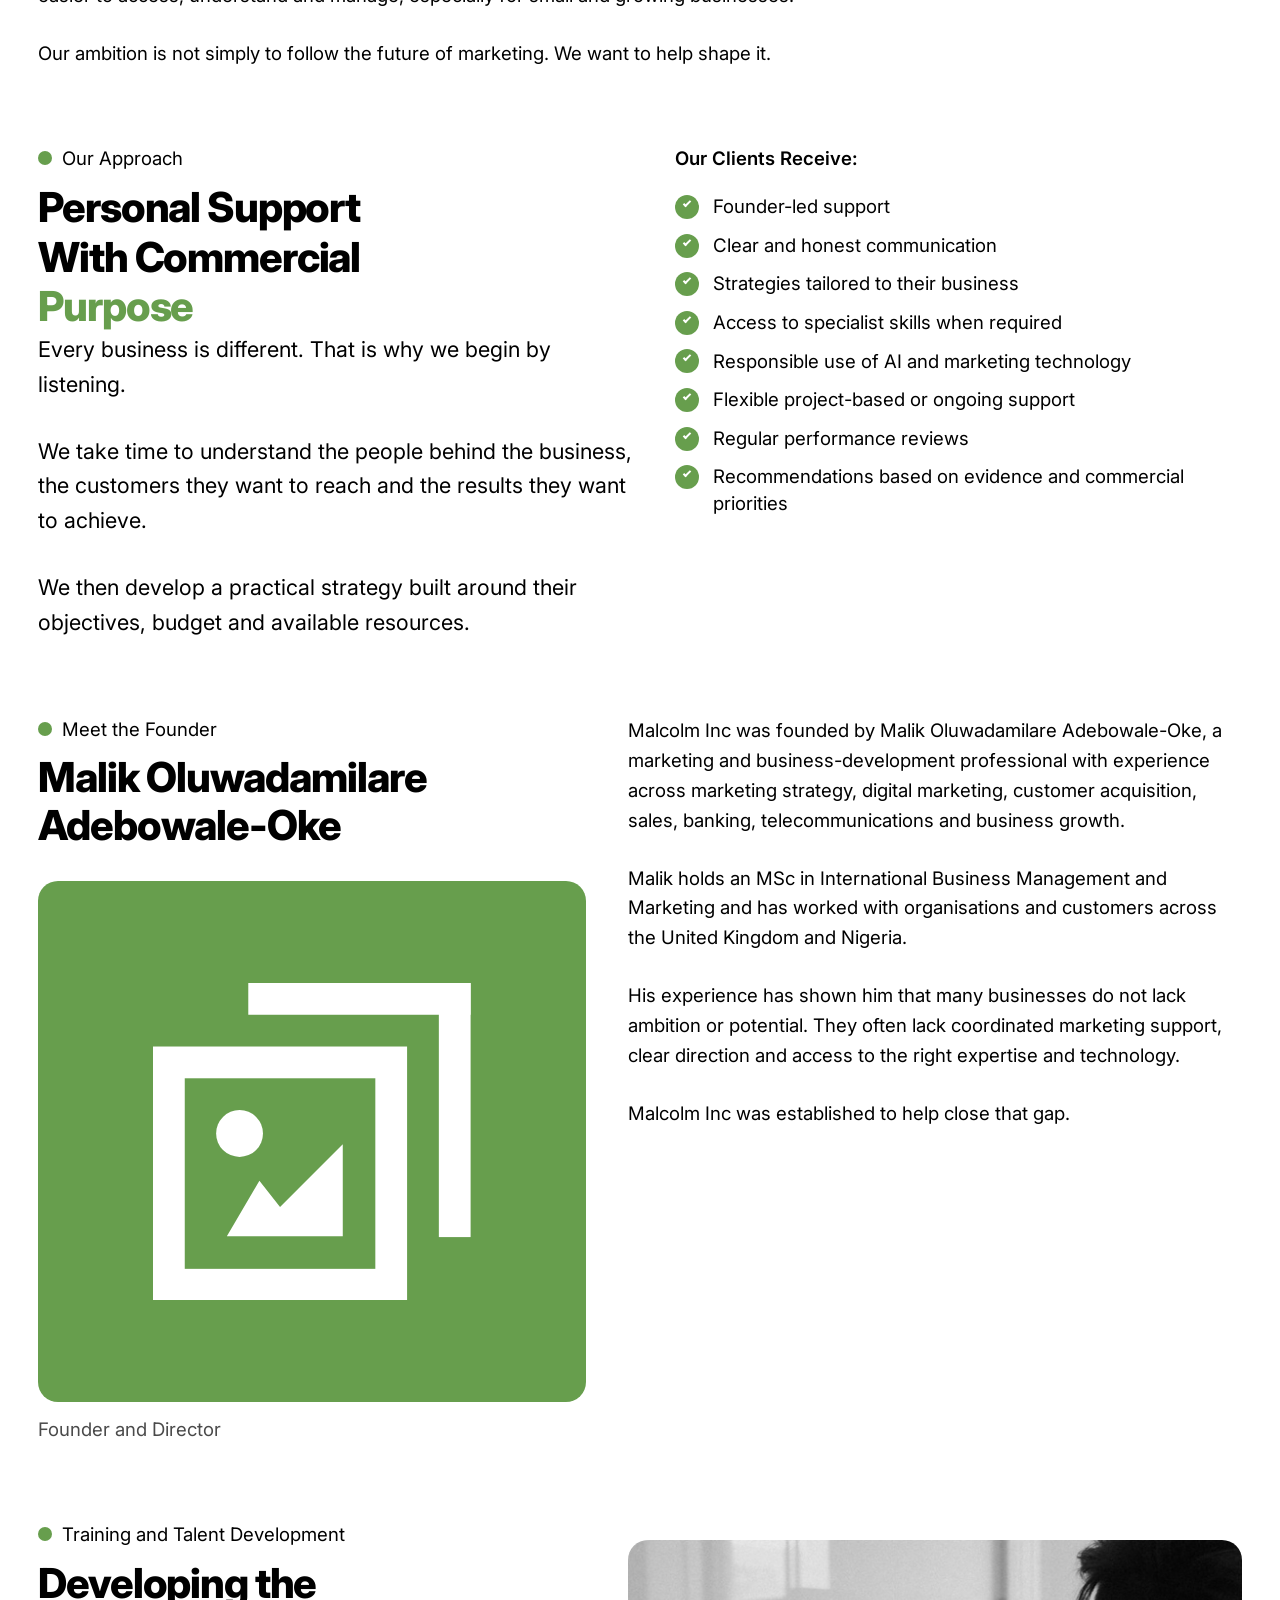
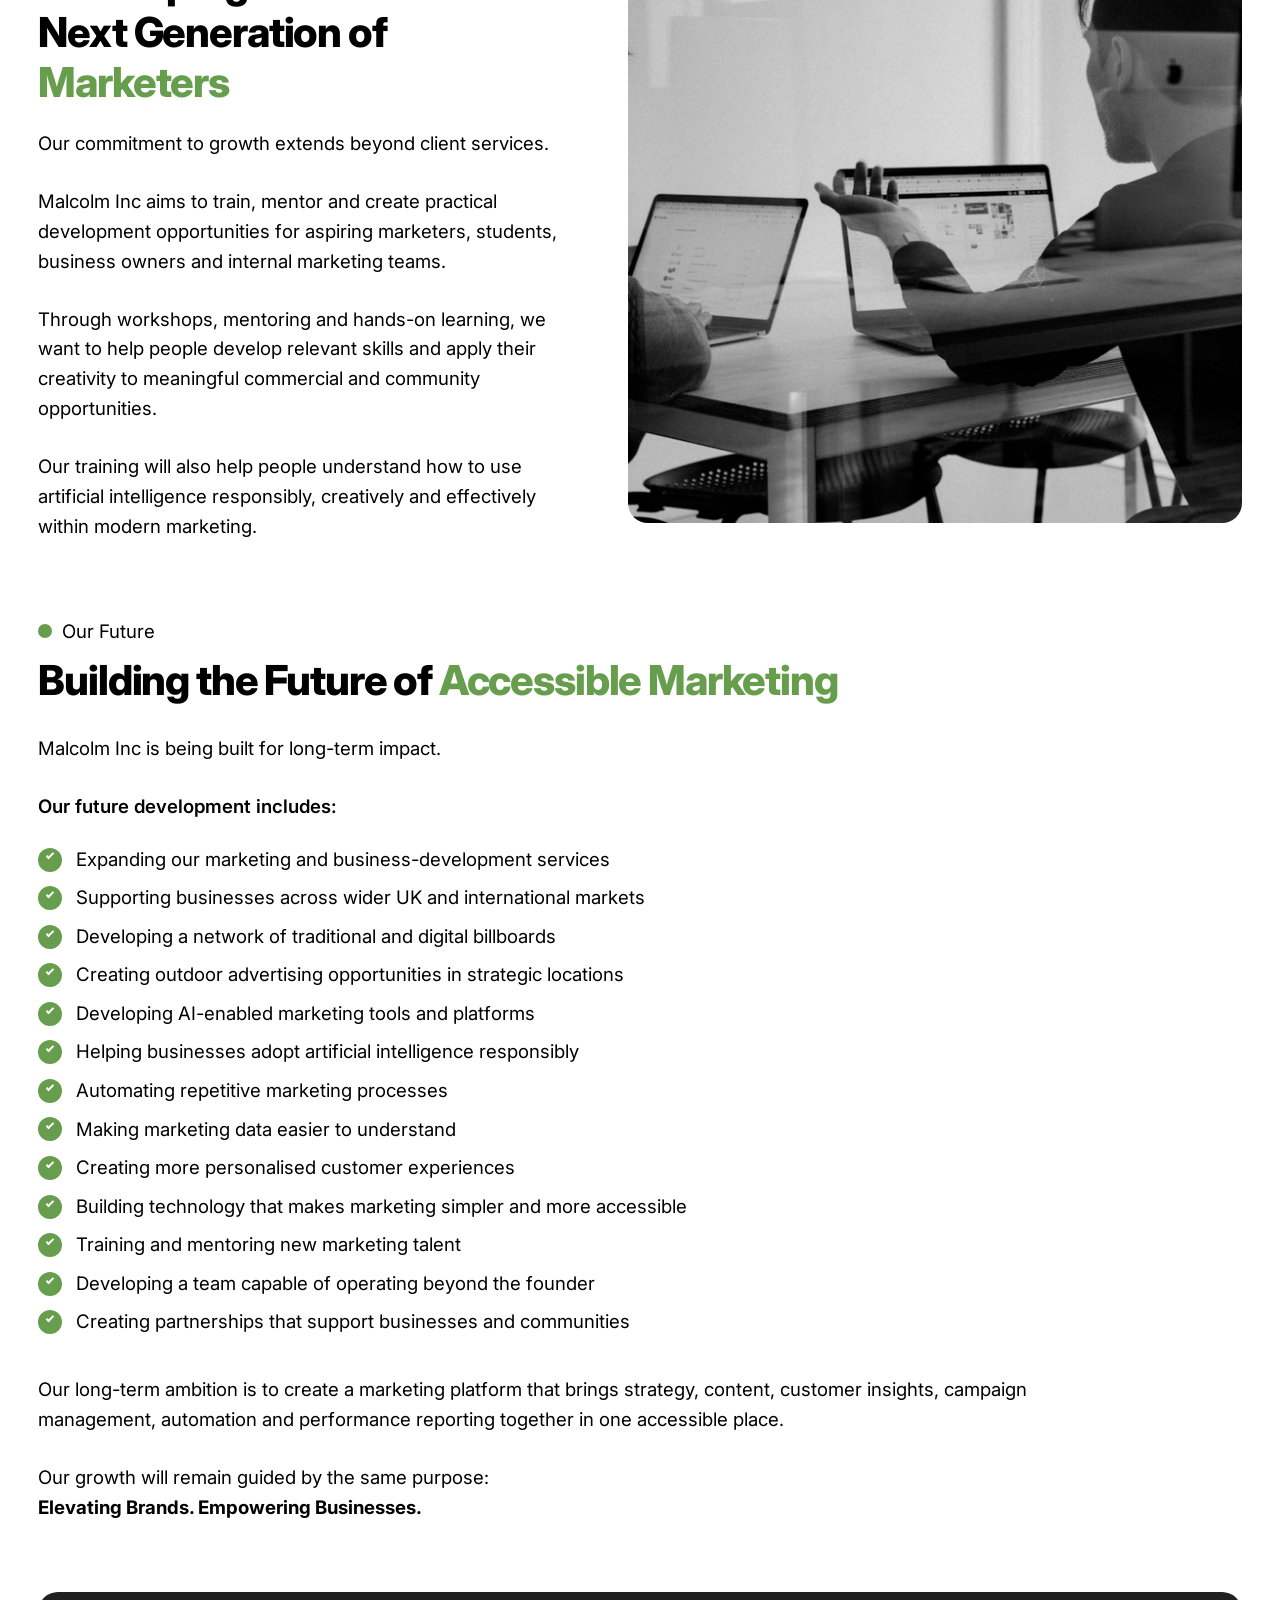
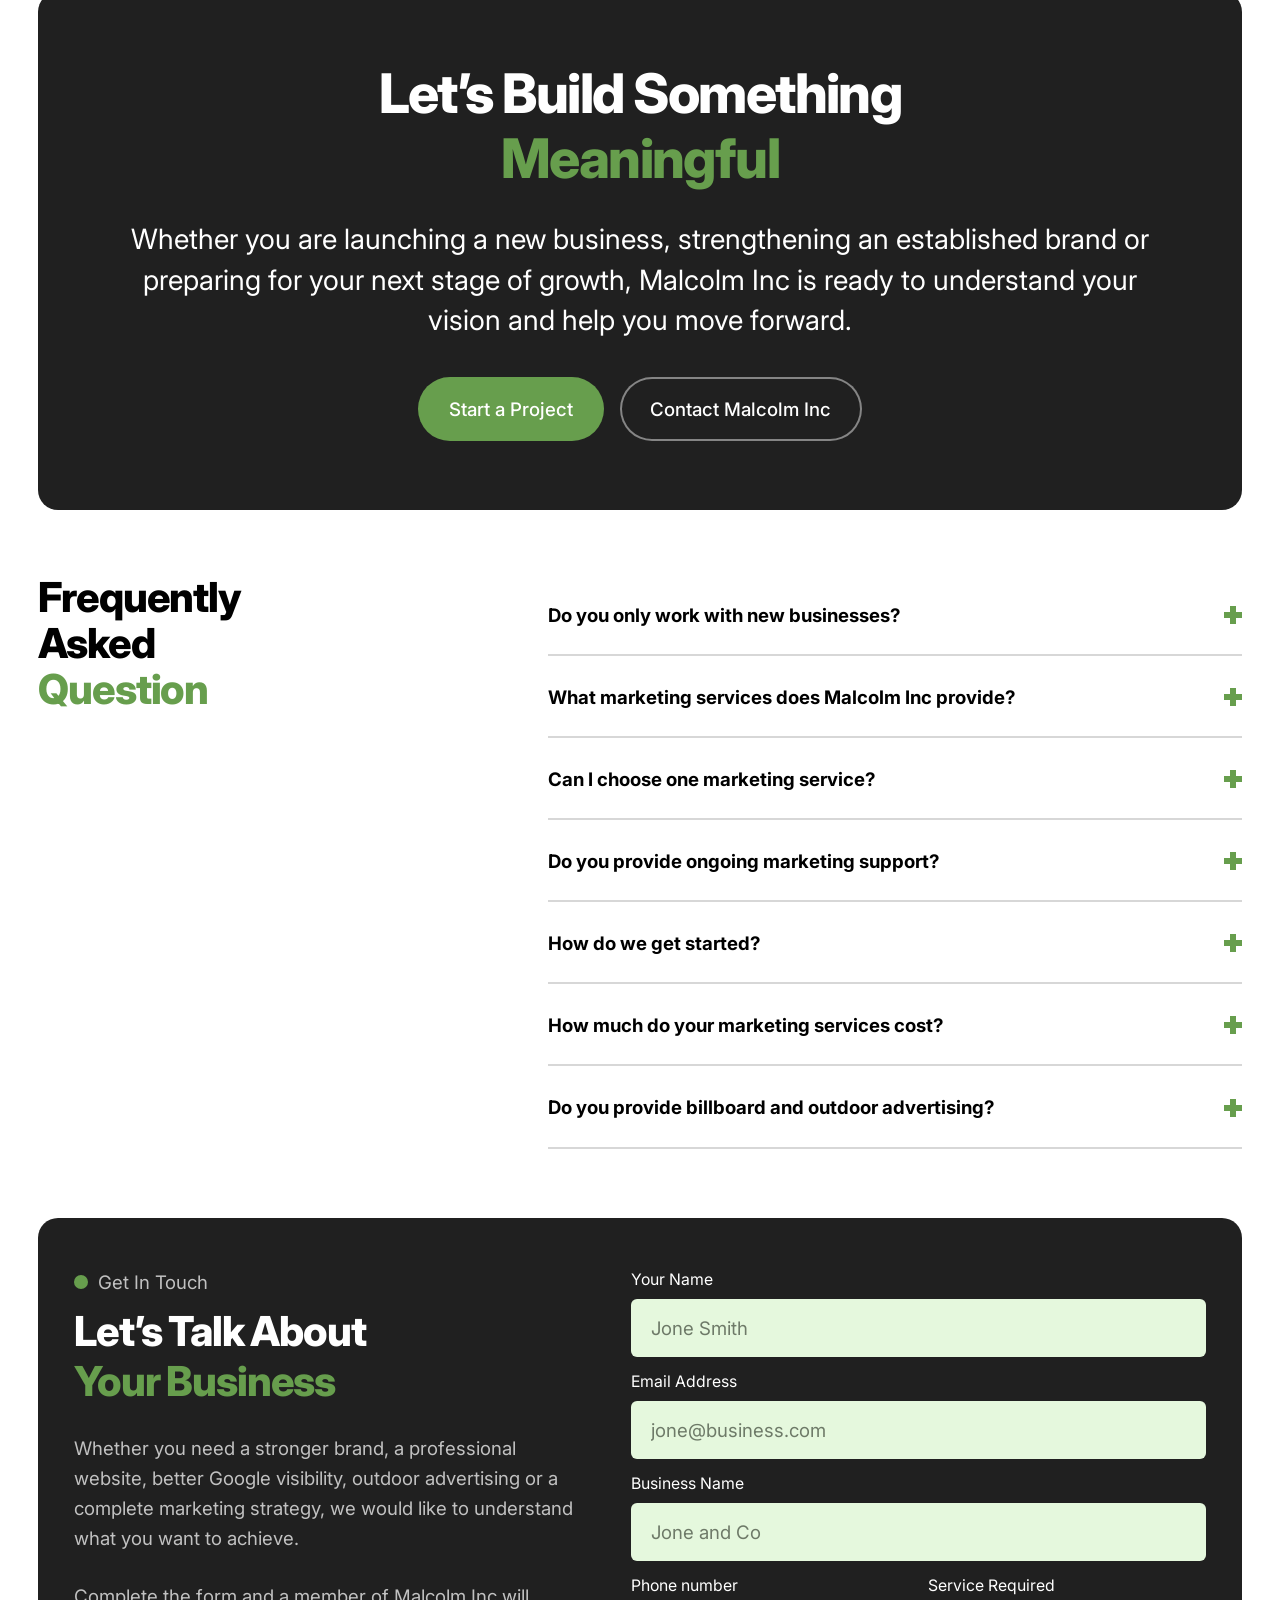
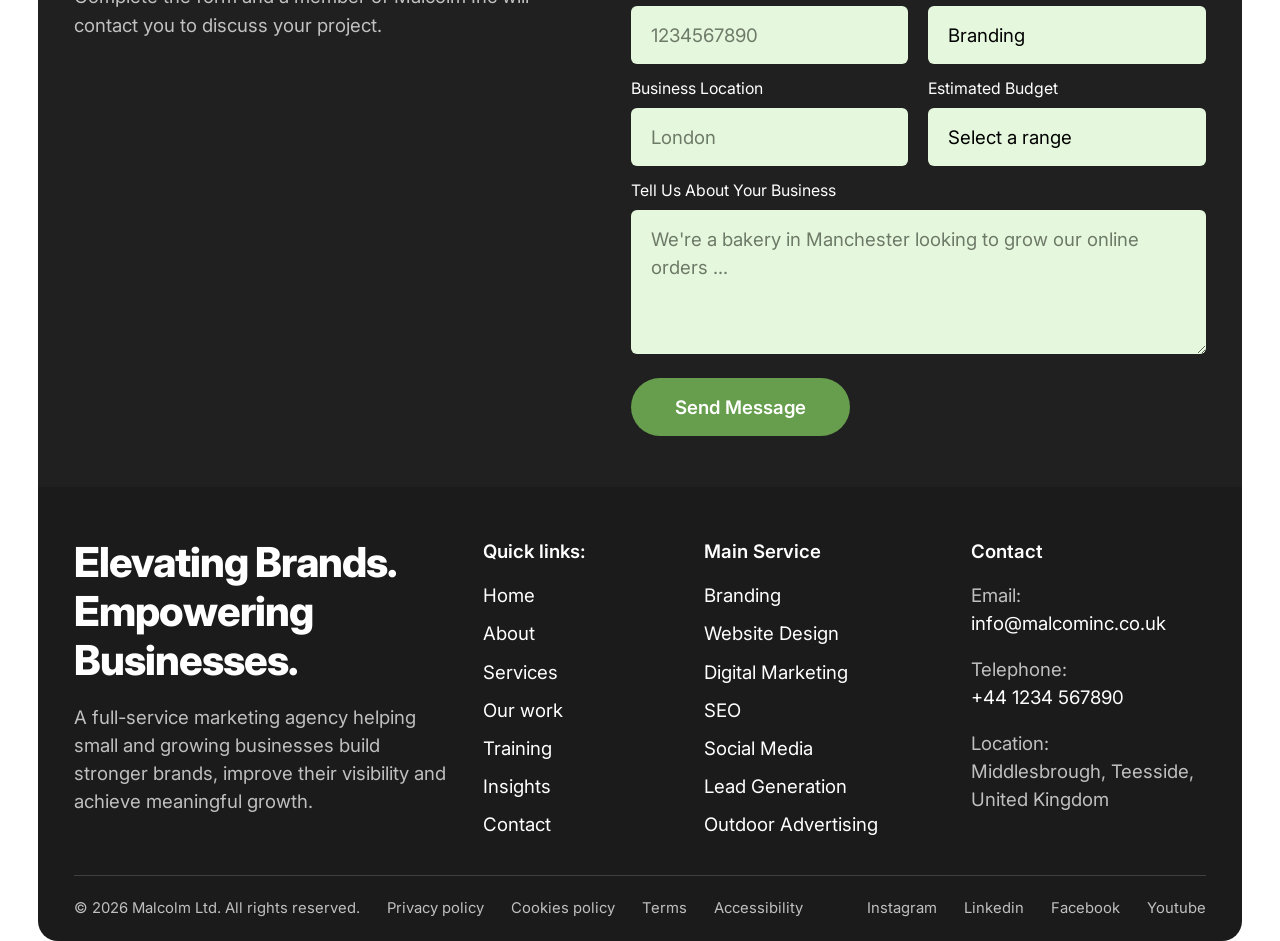
==== commit 8d7c4fbe: "Replace placeholder artwork with the Figma photography Pulled the 25 image fills the Figma file load" ====
--- a/about.html
+++ b/about.html
@@ -118,12 +118,9 @@
       <div class="reveal">
         <p class="eyebrow eyebrow--dot">Who are we</p>
         <h2 class="section-title">More Than a <br class="brk"><span class="accent">Marketing Agency</span></h2>
-        <div class="media-block media-block--wide" role="img" aria-label="Placeholder artwork" style="margin-top:32px">
-          <svg class="media-block-icon" viewBox="0 0 400 400" aria-hidden="true">
-            <rect x="120" y="0" width="280" height="40" fill="#fff"/><rect x="360" y="0" width="40" height="320" fill="#fff"/>
-            <rect x="20" y="100" width="280" height="280" fill="none" stroke="#fff" stroke-width="40"/>
-            <circle cx="109" cy="189.5" r="29.5" fill="#fff"/><path d="M93 319 134 249 160 282 239 203 239 319Z" fill="#fff"/>
-          </svg>
+        <div class="media-block media-block--wide" style="margin-top:32px">
+          <img src="images/about-agency.jpg" alt="A team working together in a modern open-plan studio"
+               width="1256" height="1194" loading="lazy" decoding="async">
         </div>
       </div>
     </div>
@@ -163,13 +160,10 @@
   <!-- ============================ TAGLINE ============================ -->
   <section class="section">
     <div class="container media-split media-split--flip reveal">
-      <div class="media-block media-block--wide" role="img" aria-label="Placeholder artwork">
-        <svg class="media-block-icon" viewBox="0 0 400 400" aria-hidden="true">
-          <rect x="120" y="0" width="280" height="40" fill="#fff"/><rect x="360" y="0" width="40" height="320" fill="#fff"/>
-          <rect x="20" y="100" width="280" height="280" fill="none" stroke="#fff" stroke-width="40"/>
-          <circle cx="109" cy="189.5" r="29.5" fill="#fff"/><path d="M93 319 134 249 160 282 239 203 239 319Z" fill="#fff"/>
-        </svg>
-      </div>
+      <div class="media-block media-block--wide">
+          <img src="images/about-tagline.jpg" alt="A person walking up a rising curve towards an open sky"
+               width="1256" height="1194" loading="lazy" decoding="async">
+        </div>
       <div>
         <p class="eyebrow eyebrow--dot">Our Tagline</p>
         <h2 class="section-title section-title--sm">Elevating Brands. <br class="brk">Empowering <br class="brk"><span class="accent">Businesses.</span></h2>
@@ -290,12 +284,9 @@
             <li>Reduce the time and cost of managing marketing activity</li>
           </ul>
         </div>
-        <div class="media-block media-block--wide" role="img" aria-label="Placeholder artwork">
-          <svg class="media-block-icon" viewBox="0 0 400 400" aria-hidden="true">
-            <rect x="120" y="0" width="280" height="40" fill="#fff"/><rect x="360" y="0" width="40" height="320" fill="#fff"/>
-            <rect x="20" y="100" width="280" height="280" fill="none" stroke="#fff" stroke-width="40"/>
-            <circle cx="109" cy="189.5" r="29.5" fill="#fff"/><path d="M93 319 134 249 160 282 239 203 239 319Z" fill="#fff"/>
-          </svg>
+        <div class="media-block media-block--wide">
+          <img src="images/about-ai.jpg" alt="A profile silhouette lit from within, lettered AI"
+               width="1256" height="1194" loading="lazy" decoding="async">
         </div>
       </div>
 
@@ -370,13 +361,10 @@
   <!-- ============================ TRAINING ============================ -->
   <section class="section">
     <div class="container media-split media-split--flip reveal">
-      <div class="media-block media-block--wide" role="img" aria-label="Placeholder artwork">
-        <svg class="media-block-icon" viewBox="0 0 400 400" aria-hidden="true">
-          <rect x="120" y="0" width="280" height="40" fill="#fff"/><rect x="360" y="0" width="40" height="320" fill="#fff"/>
-          <rect x="20" y="100" width="280" height="280" fill="none" stroke="#fff" stroke-width="40"/>
-          <circle cx="109" cy="189.5" r="29.5" fill="#fff"/><path d="M93 319 134 249 160 282 239 203 239 319Z" fill="#fff"/>
-        </svg>
-      </div>
+      <div class="media-block media-block--wide">
+          <img src="images/about-training.jpg" alt="Colleagues learning together around a laptop"
+               width="1256" height="1194" loading="lazy" decoding="async">
+        </div>
       <div>
         <p class="eyebrow eyebrow--dot">Training and Talent Development</p>
         <h2 class="section-title section-title--sm">Developing the <br class="brk">Next Generation of <br class="brk"><span class="accent">Marketers</span></h2>
@@ -617,8 +605,8 @@
 
       <div class="footer-legal">
         <span>&copy; <span id="year">2026</span> Malcolm Ltd. All rights reserved.</span>
-        <a href="#">Privacy policy</a><a href="#">Cookies policy</a>
-        <a href="#">Terms</a><a href="#">Accessibility</a>
+        <a href="privacy.html">Privacy policy</a><a href="cookies.html">Cookies policy</a>
+        <a href="#">Terms</a><a href="accessibility.html">Accessibility</a>
         <span class="spacer"></span>
         <a href="#" rel="noopener">Instagram</a><a href="#" rel="noopener">Linkedin</a>
         <a href="#" rel="noopener">Facebook</a><a href="#" rel="noopener">Youtube</a>
--- a/css/styles.css
+++ b/css/styles.css
@@ -999,6 +999,49 @@
   padding-block: clamp(40px, 3.4vw, 58px);
   text-align: center;
 }
+
+/* --------------------------------------------------------------------------
+   19d. Legal / document pages
+   -------------------------------------------------------------------------- */
+.legal { max-width: 860px; margin-inline: auto; }
+.legal .updated { margin-top: 14px; color: var(--ink-soft); font-size: var(--fs-small); }
+
+.legal h2 {
+  margin-top: clamp(36px, 3.2vw, 56px);
+  font-size: var(--fs-h4);
+  font-weight: 800;
+  letter-spacing: -0.015em;
+}
+.legal h3 {
+  margin-top: clamp(22px, 2vw, 34px);
+  font-size: var(--fs-lead);
+  font-weight: 700;
+}
+.legal p, .legal li { line-height: 1.65; }
+.legal p { margin-top: 1em; }
+.legal ul { margin-top: 1em; display: grid; gap: 10px; }
+.legal ul li { position: relative; padding-left: 26px; }
+.legal ul li::before {
+  content: "";
+  position: absolute;
+  left: 4px; top: 0.62em;
+  width: 7px; height: 7px;
+  border-radius: 50%;
+  background: var(--green);
+}
+.legal a { color: var(--green); text-decoration: underline; text-underline-offset: 3px; }
+.legal dl { margin-top: 1em; display: grid; gap: 14px; }
+.legal dt { font-weight: 700; }
+.legal dd { margin: 4px 0 0; line-height: 1.6; }
+
+.legal-note {
+  margin-top: clamp(32px, 3vw, 52px);
+  padding: clamp(20px, 1.9vw, 32px);
+  background: var(--green-pale);
+  border-radius: var(--r-block);
+  line-height: 1.6;
+}
+.legal-note strong { display: block; margin-bottom: 8px; }
 
 /* --------------------------------------------------------------------------
    20. Scroll reveal
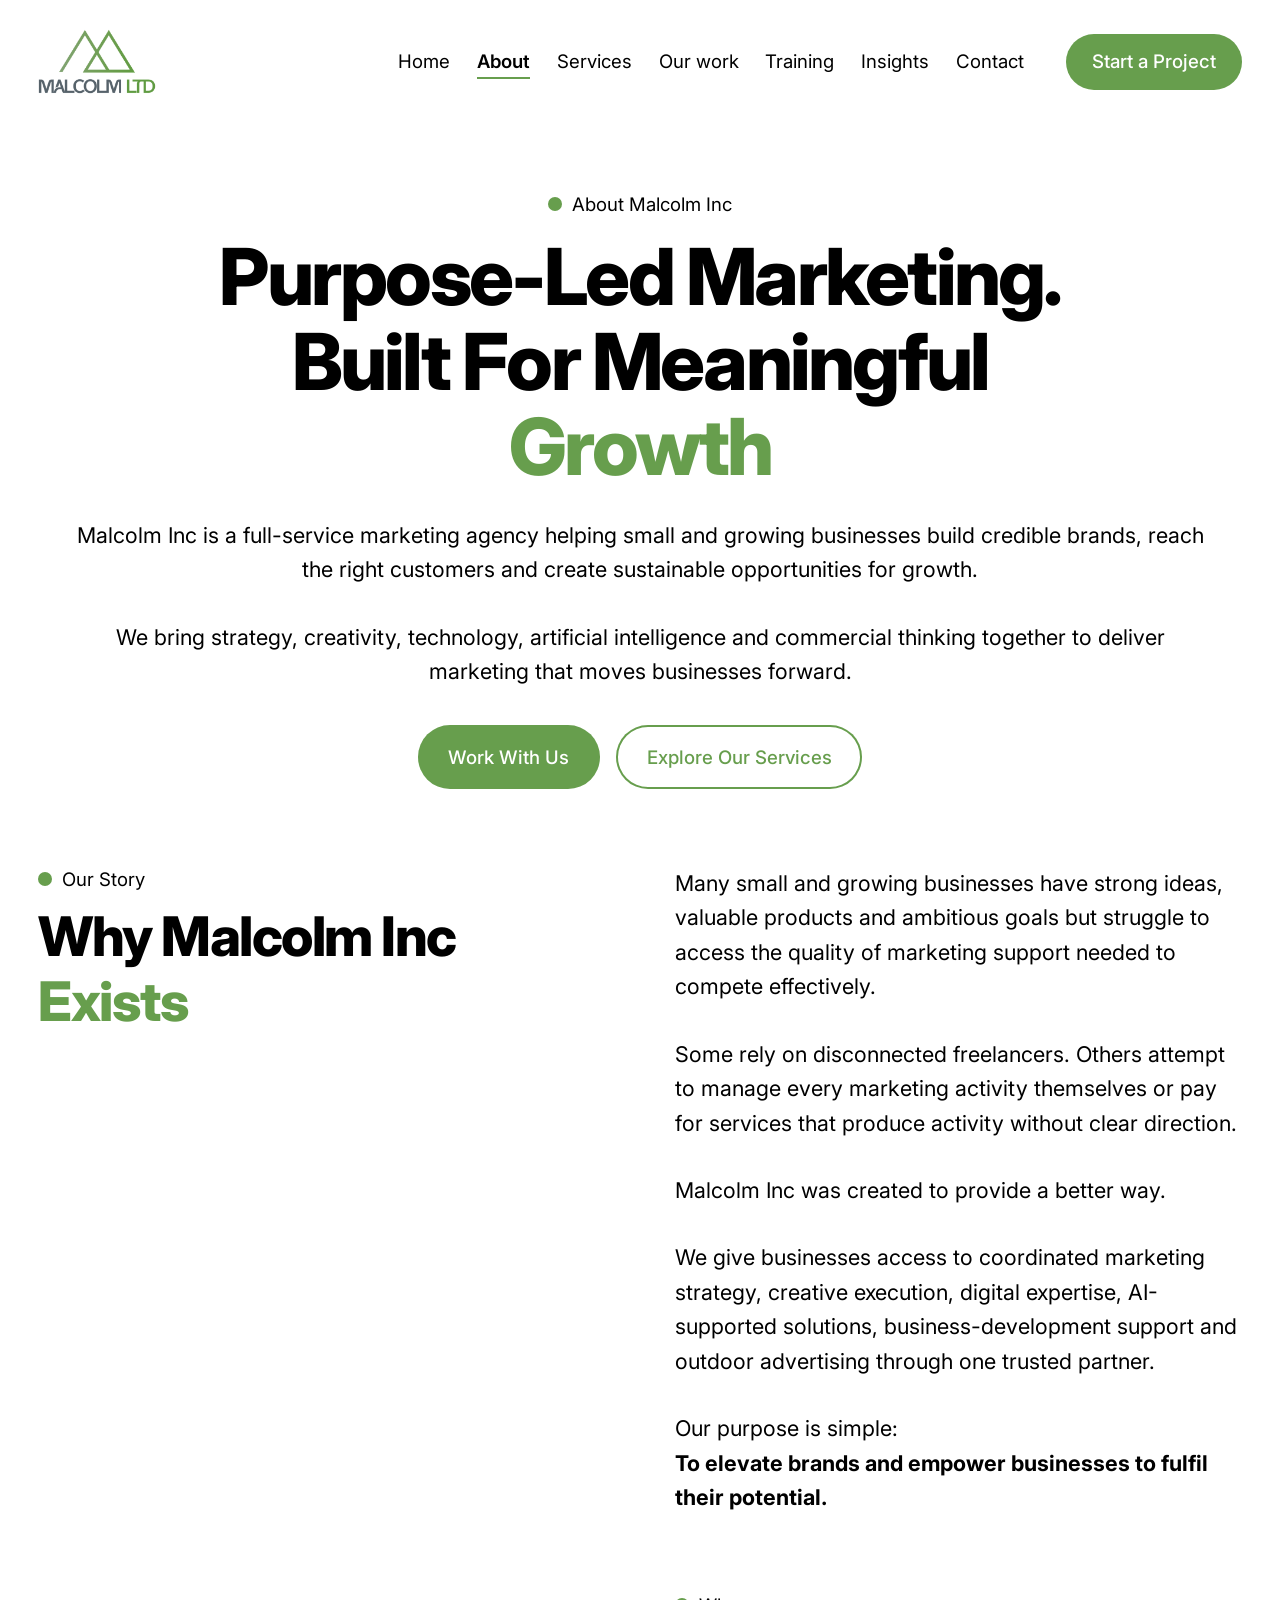
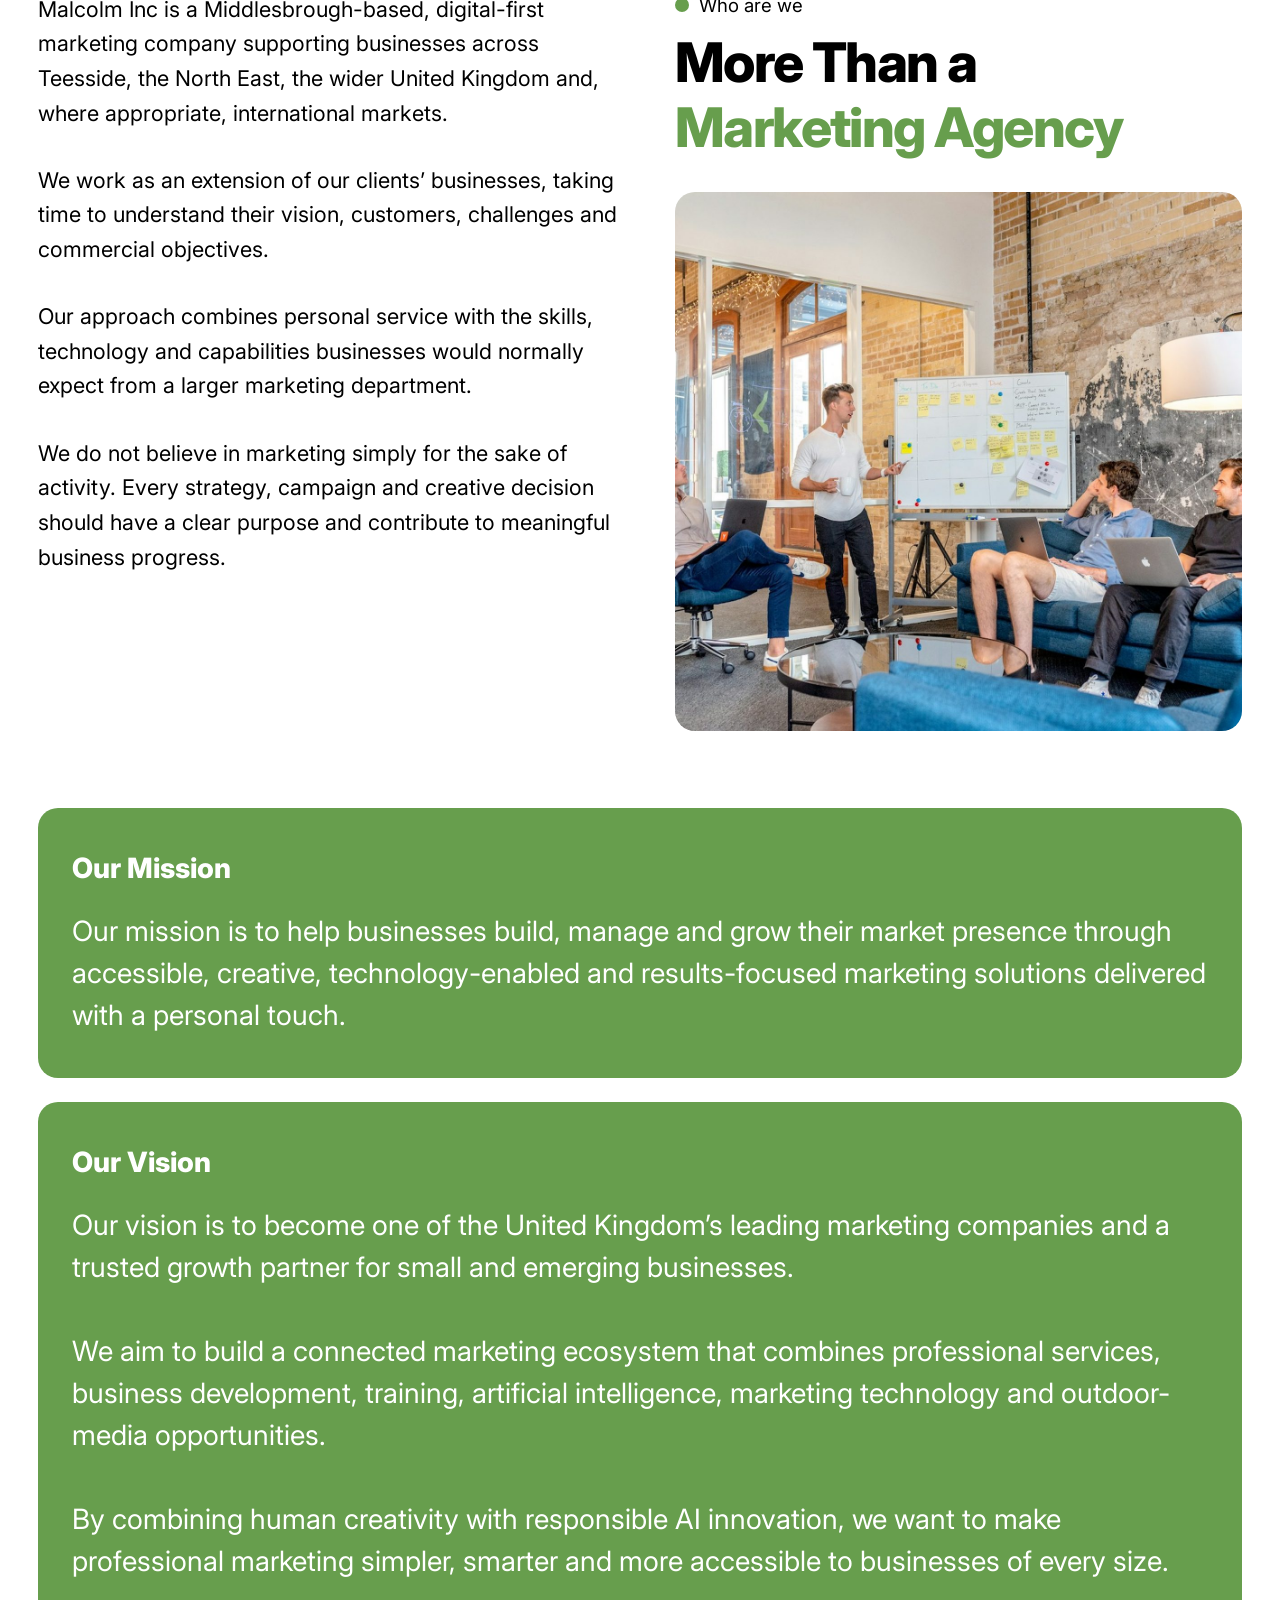
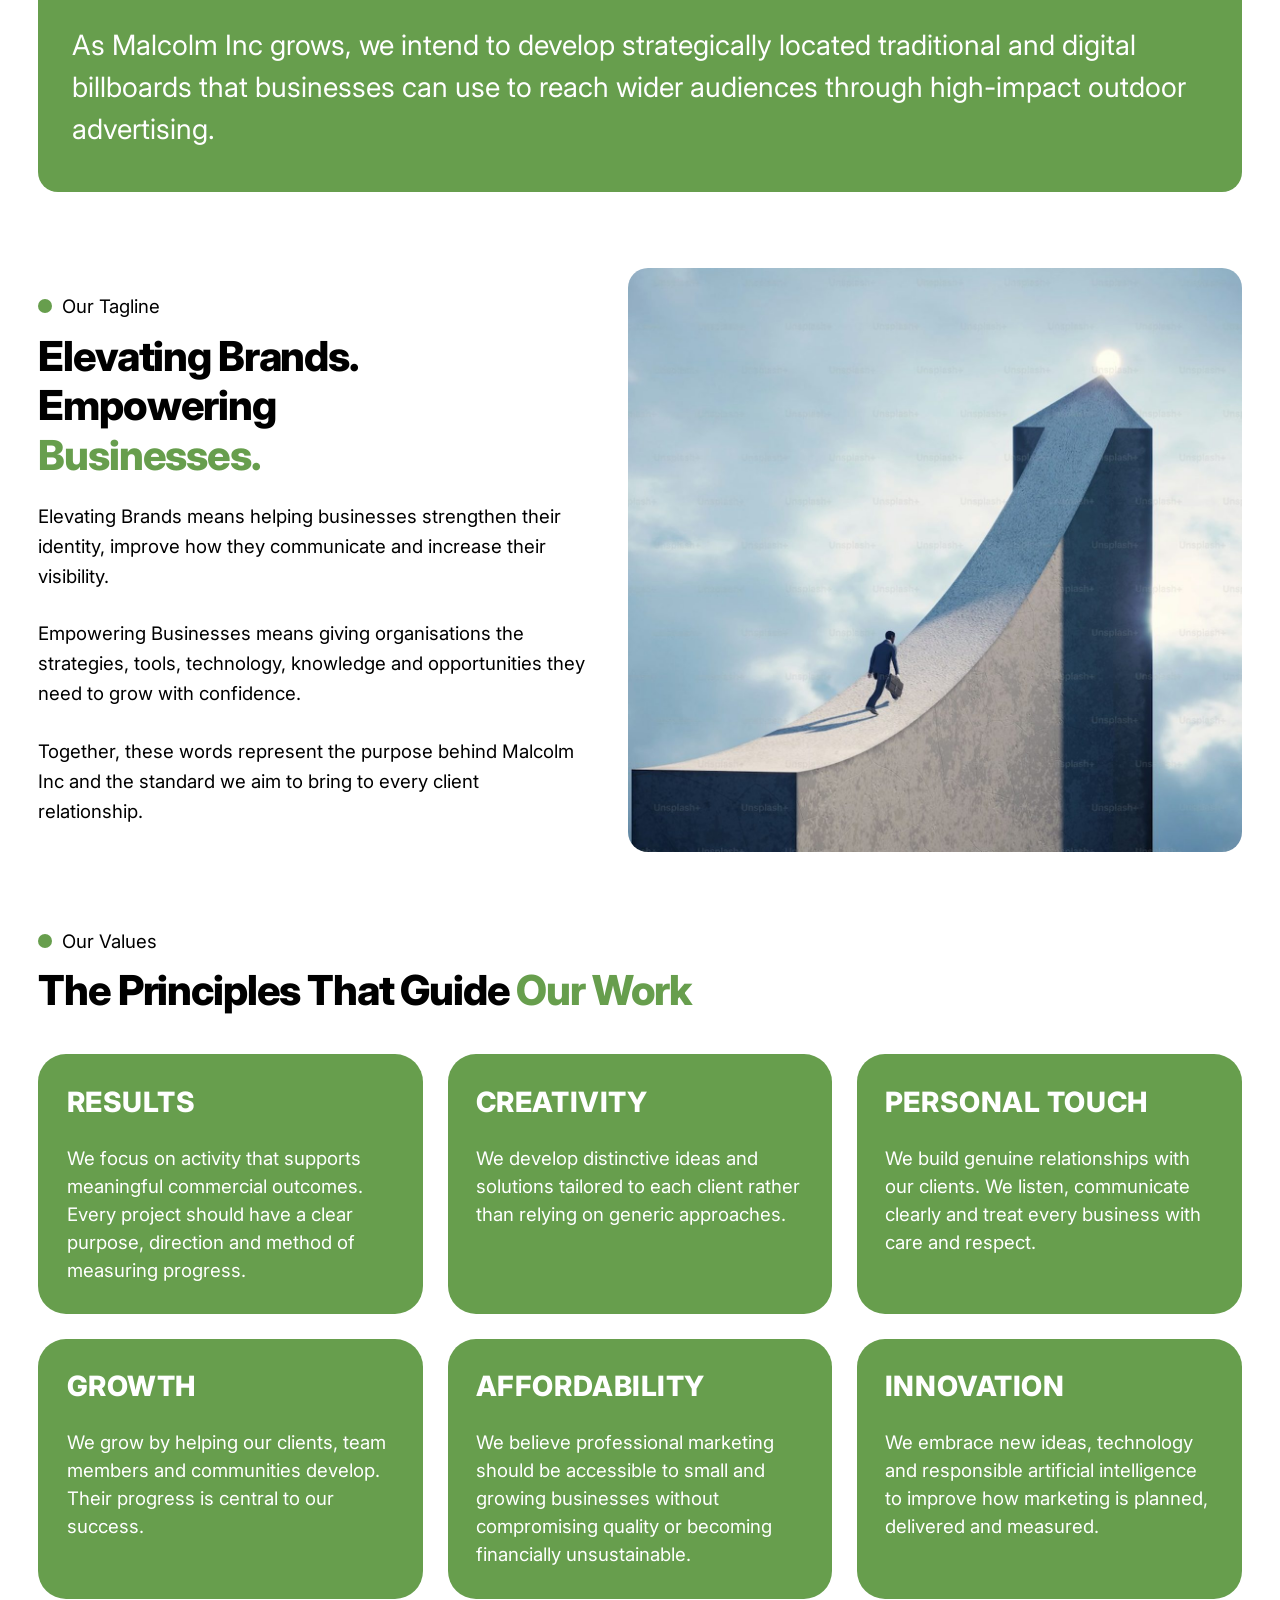
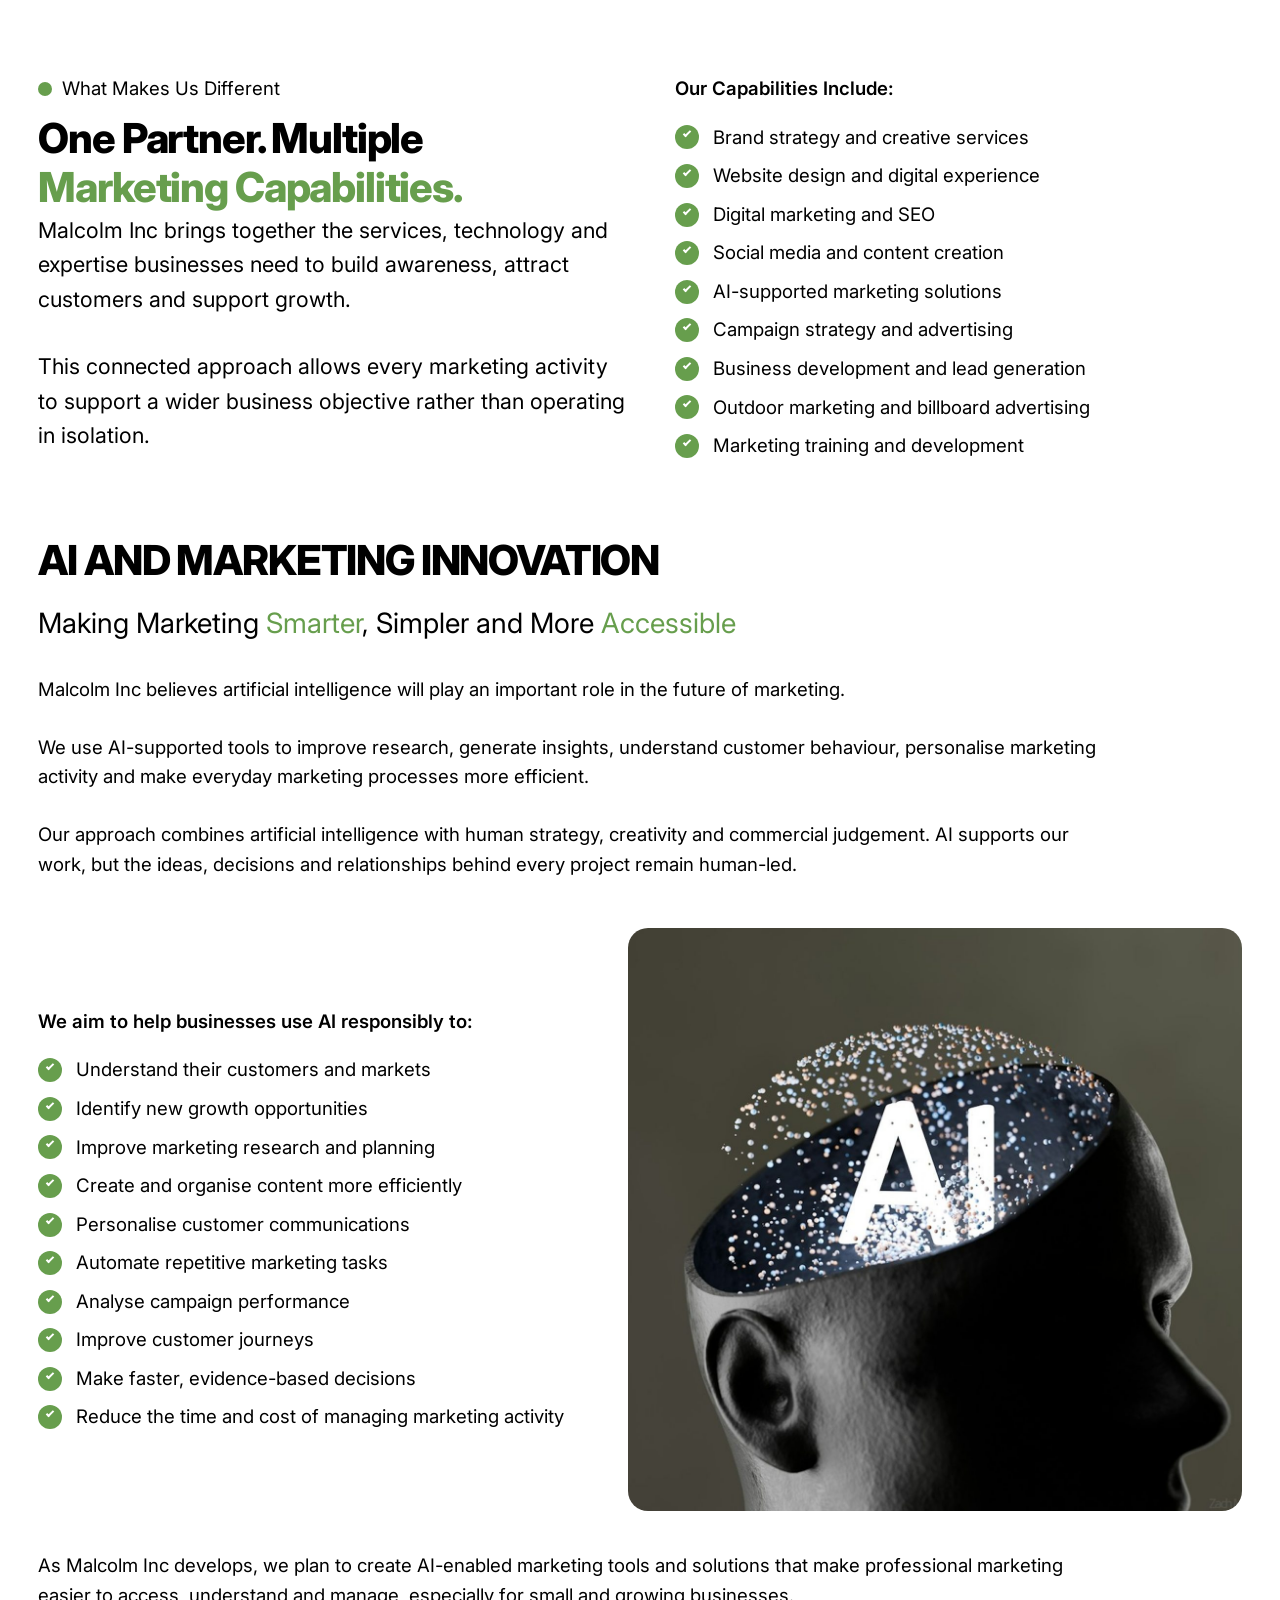
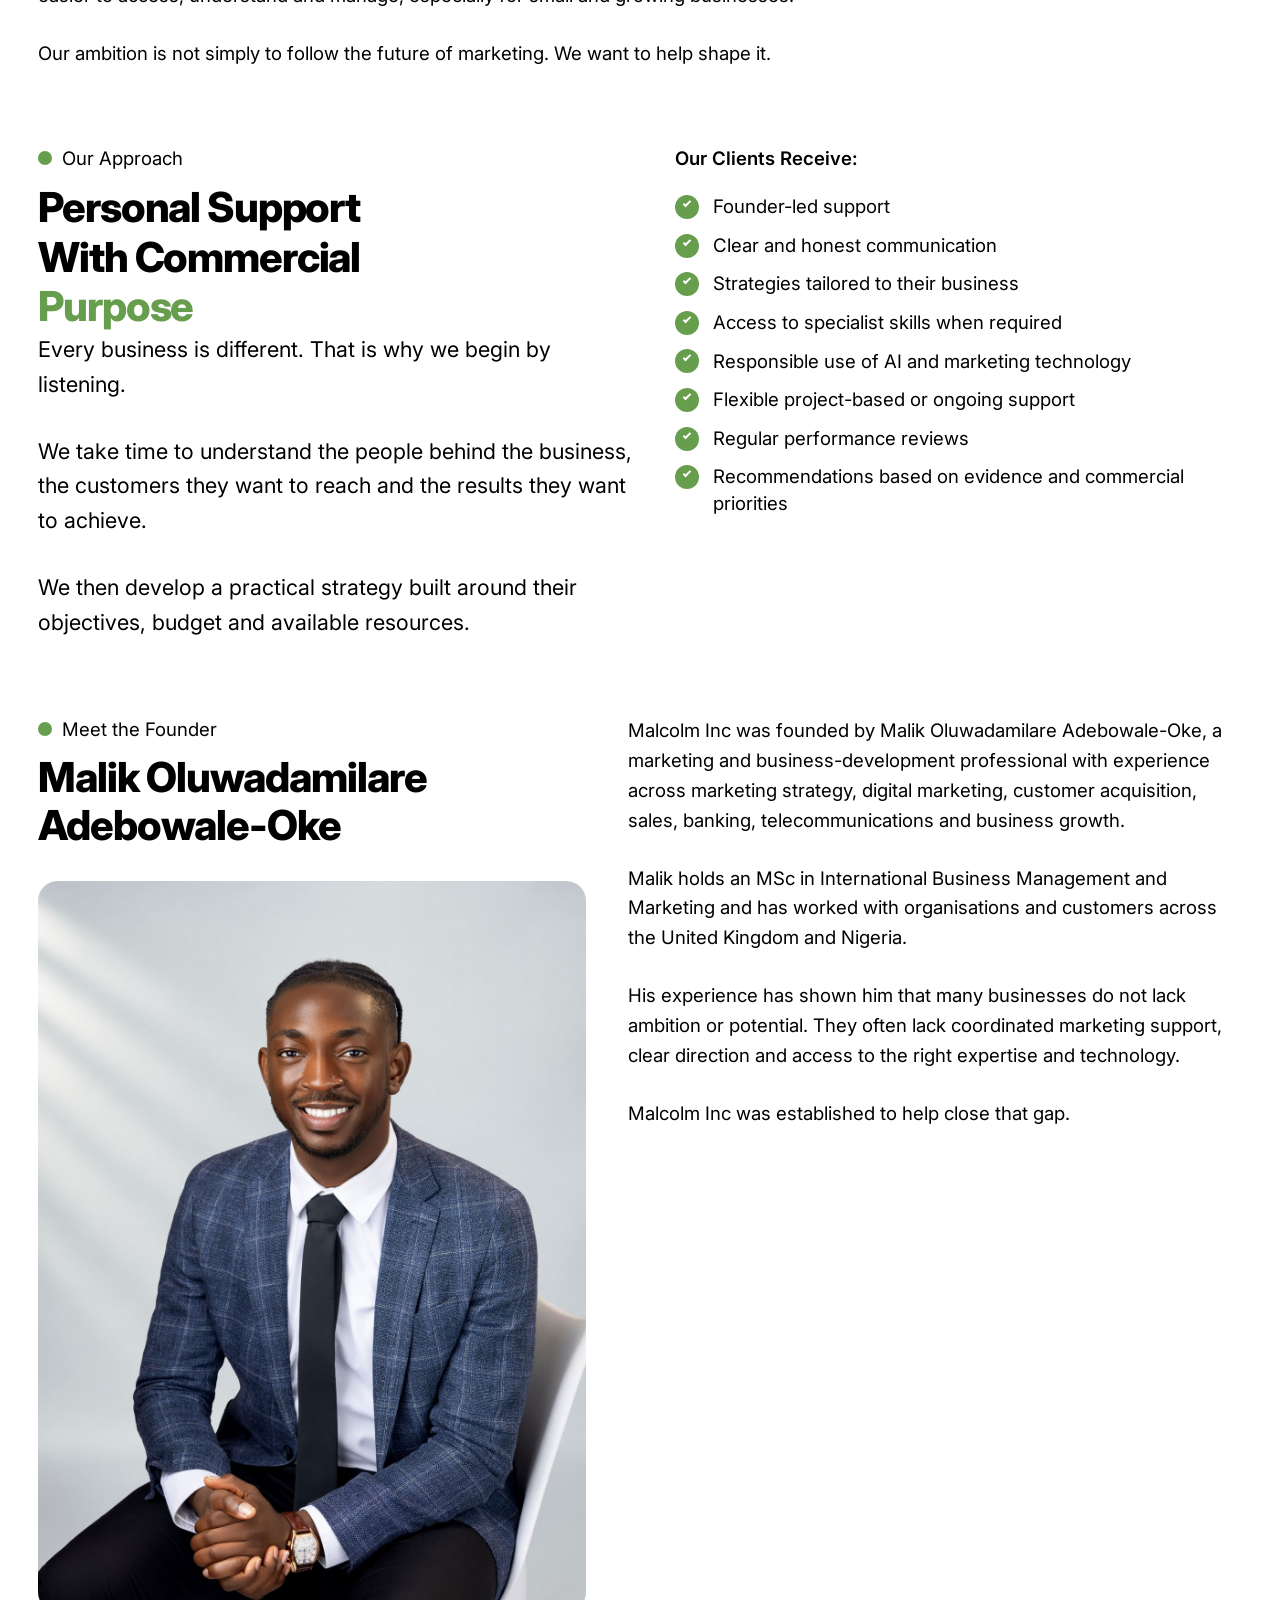
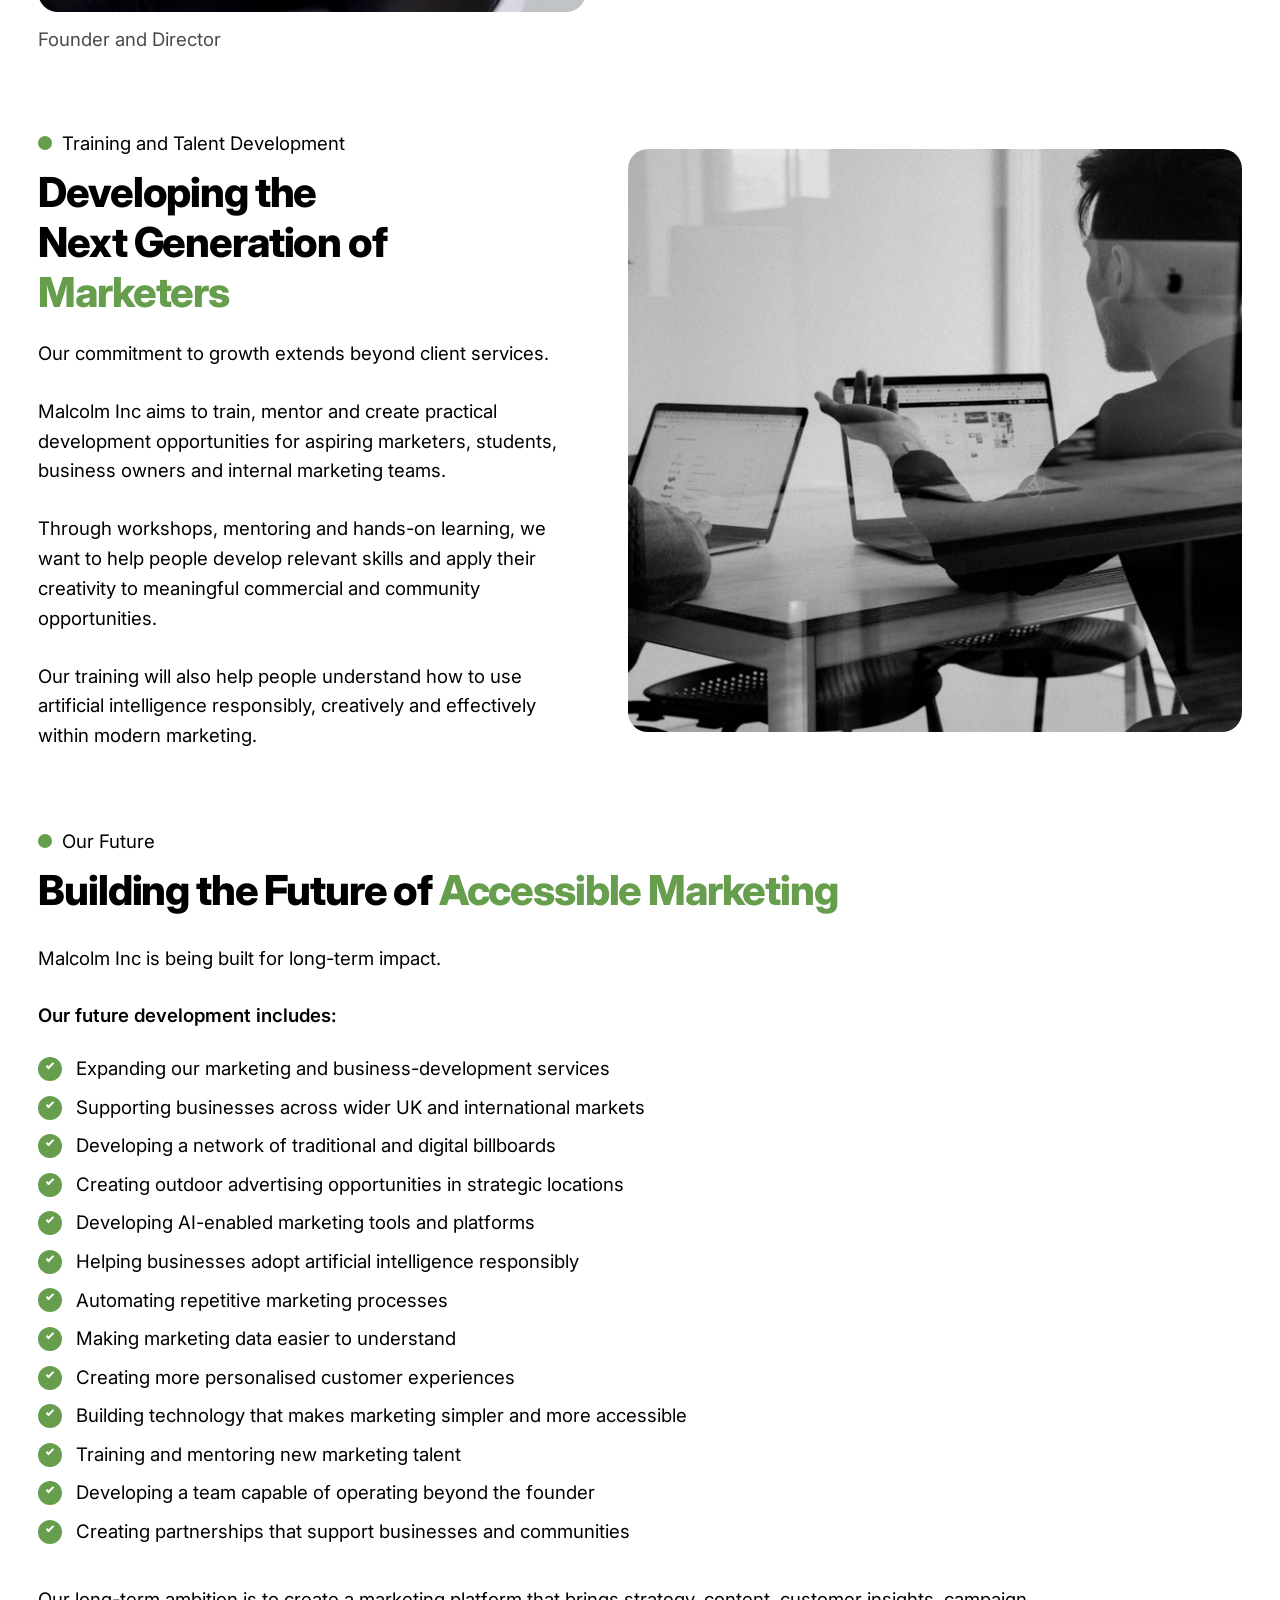
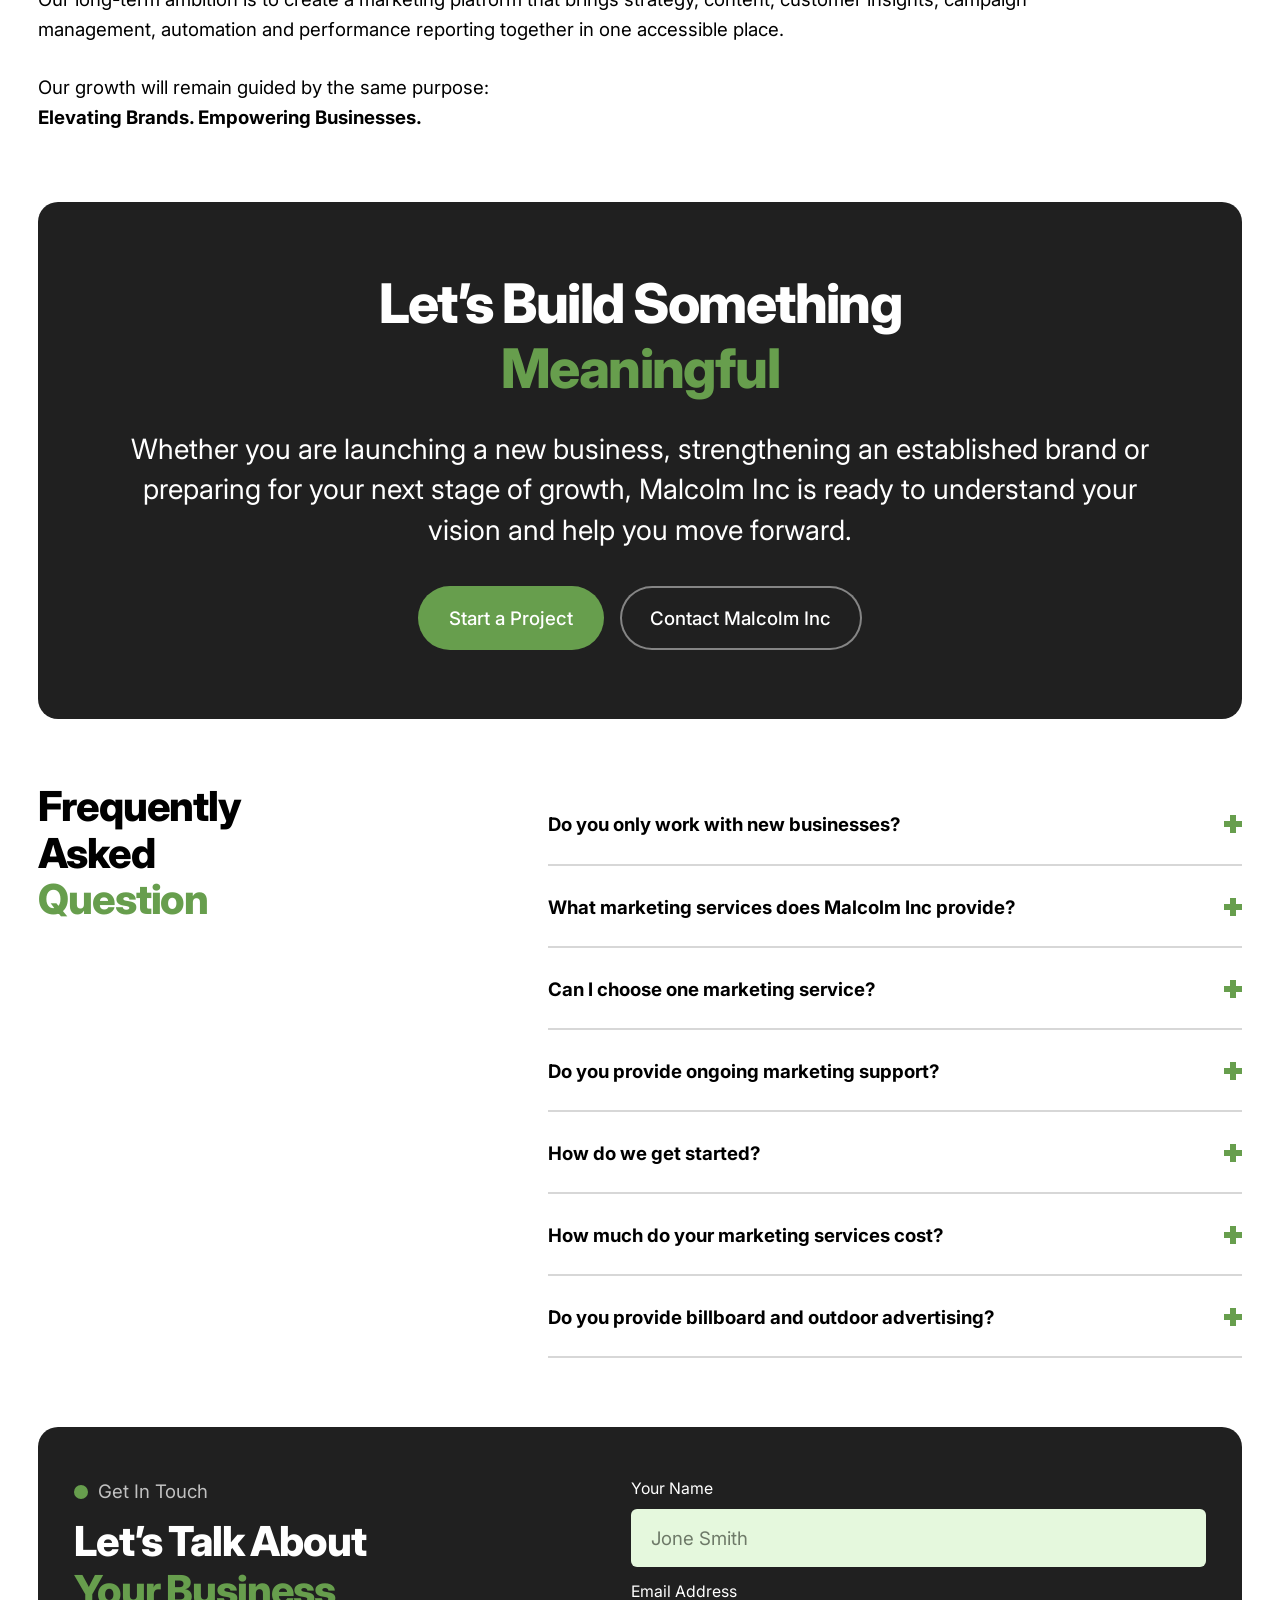
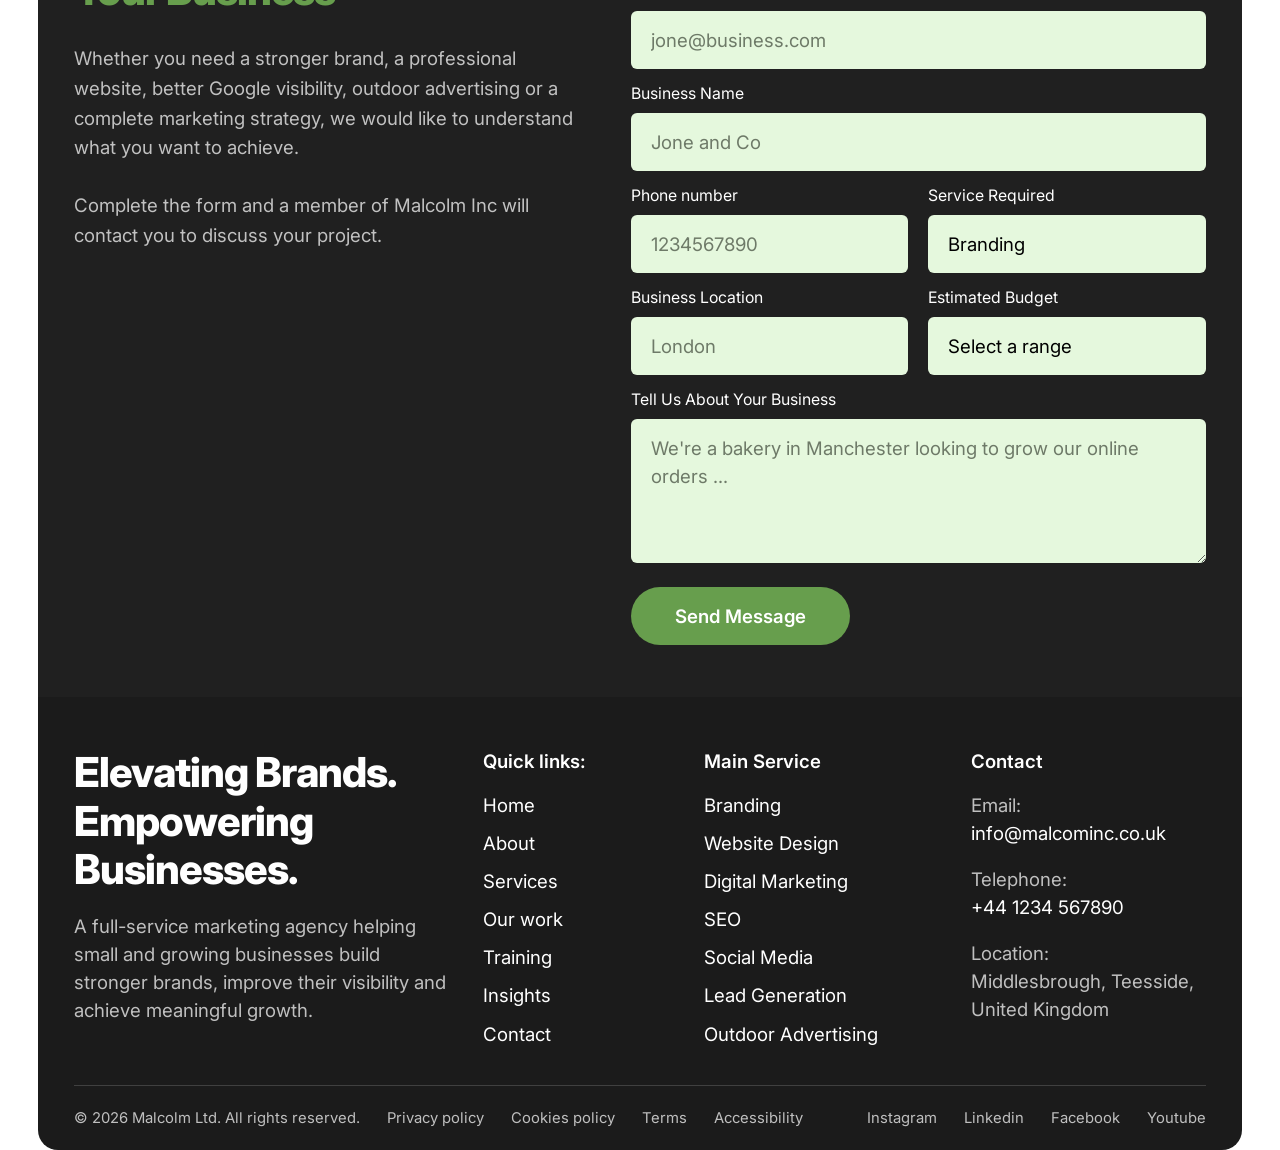
==== commit 59b8f9c8: "Add the founder photograph to the about page Replaces the last placeholder on the site with the supp" ====
--- a/about.html
+++ b/about.html
@@ -335,12 +335,10 @@
       <div>
         <p class="eyebrow eyebrow--dot">Meet the Founder</p>
         <p class="founder-name" style="margin-top:12px">Malik Oluwadamilare <br class="brk">Adebowale-Oke</p>
-        <div class="media-block media-block--wide" role="img" aria-label="Placeholder portrait" style="margin-top:32px">
-          <svg class="media-block-icon" viewBox="0 0 400 400" aria-hidden="true">
-            <rect x="120" y="0" width="280" height="40" fill="#fff"/><rect x="360" y="0" width="40" height="320" fill="#fff"/>
-            <rect x="20" y="100" width="280" height="280" fill="none" stroke="#fff" stroke-width="40"/>
-            <circle cx="109" cy="189.5" r="29.5" fill="#fff"/><path d="M93 319 134 249 160 282 239 203 239 319Z" fill="#fff"/>
-          </svg>
+        <div class="media-block media-block--portrait" style="margin-top:32px">
+          <img src="images/founder-malik.jpg"
+               alt="Malik Oluwadamilare Adebowale-Oke, founder and director of Malcolm Inc"
+               width="1200" height="1600" loading="lazy" decoding="async">
         </div>
         <p class="footer-blurb founder-role">Founder and Director</p>
       </div>
--- a/css/styles.css
+++ b/css/styles.css
@@ -183,6 +183,7 @@
 }
 .media-block--wide { aspect-ratio: 628 / 597; }
 .media-block--tall { aspect-ratio: 627 / 720; }
+.media-block--portrait { aspect-ratio: 3 / 4; }
 .media-block-icon { width: 58%; height: auto; }
 .media-block img { width: 100%; height: 100%; object-fit: cover; }
 
@@ -1076,6 +1077,7 @@
   }
   .svc-row--flip .svc-card, .media-split--flip .media-block { order: 0; }
   .media-block, .media-block--wide, .media-block--tall { aspect-ratio: 16 / 11; }
+  .media-block--portrait { aspect-ratio: 3 / 4; max-width: 440px; }
   .acc-panel { padding-right: 0; }
   .value { min-height: 0; }
 }
